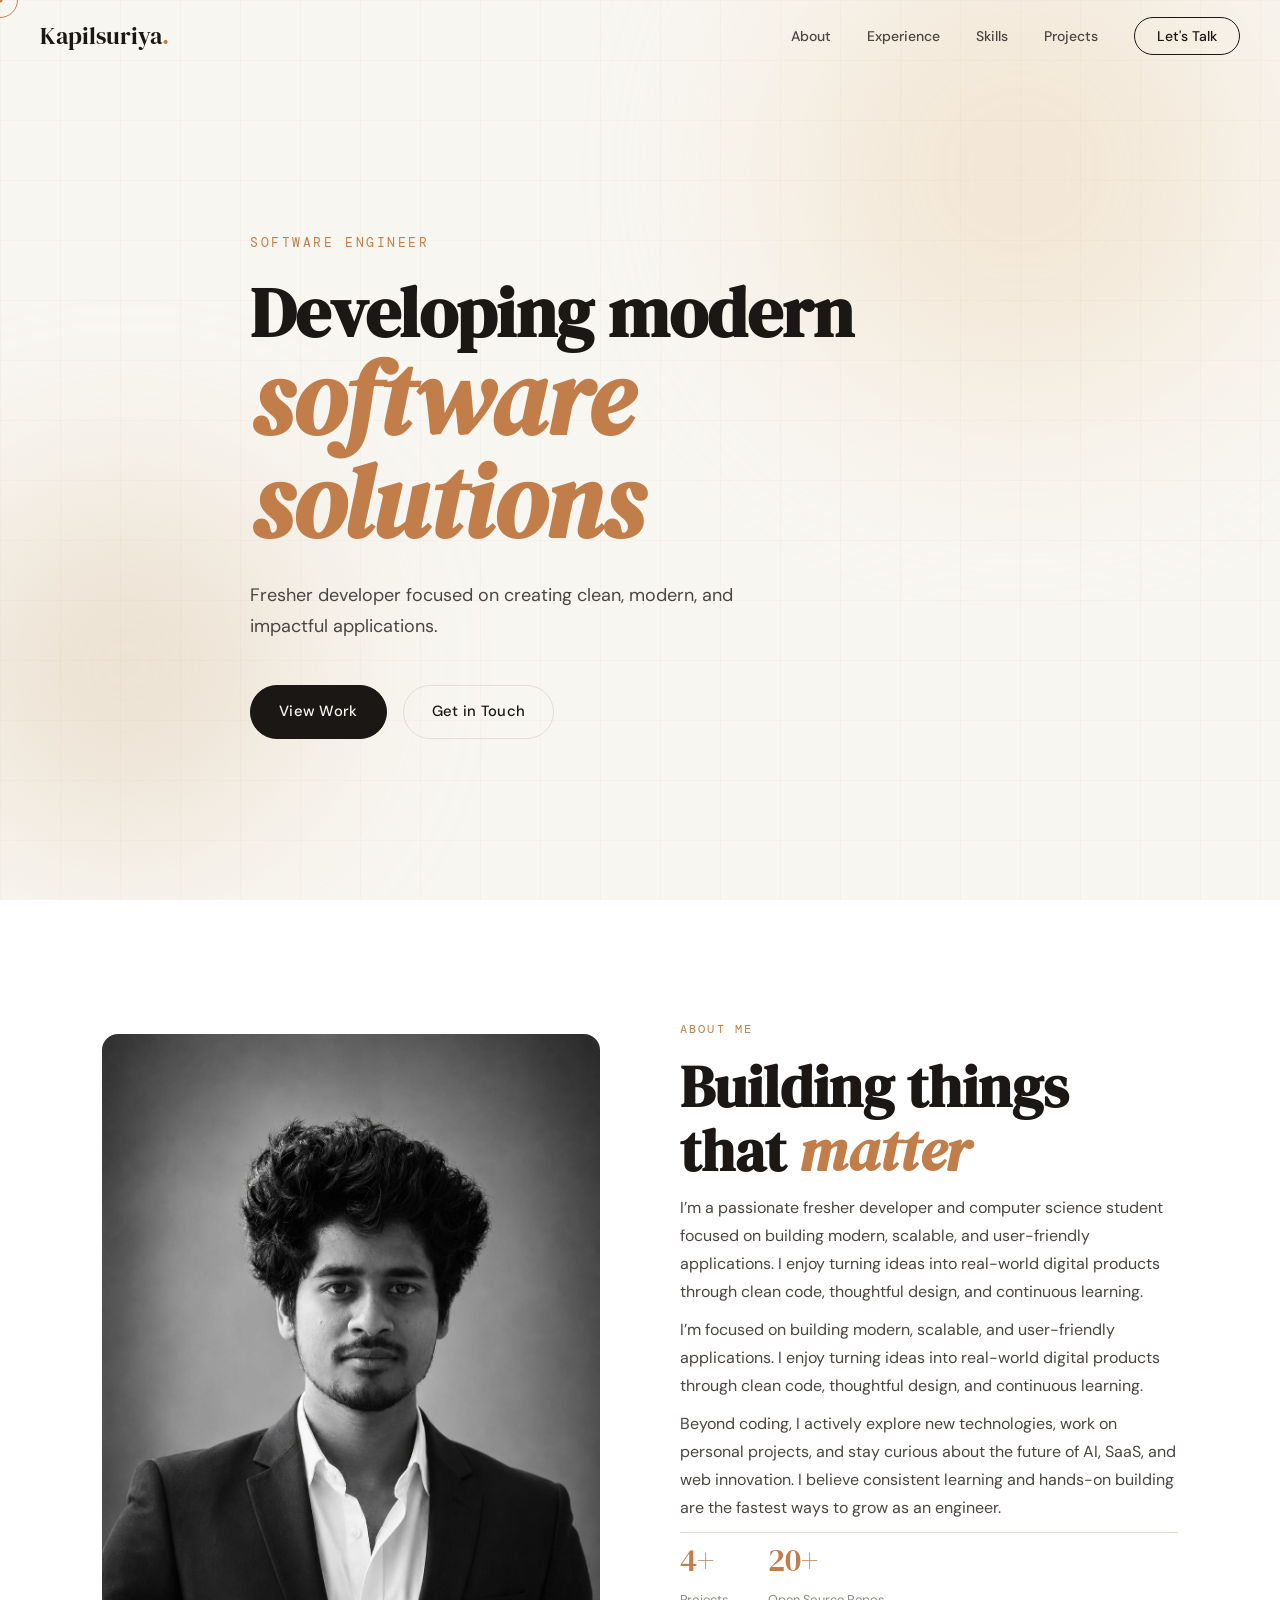
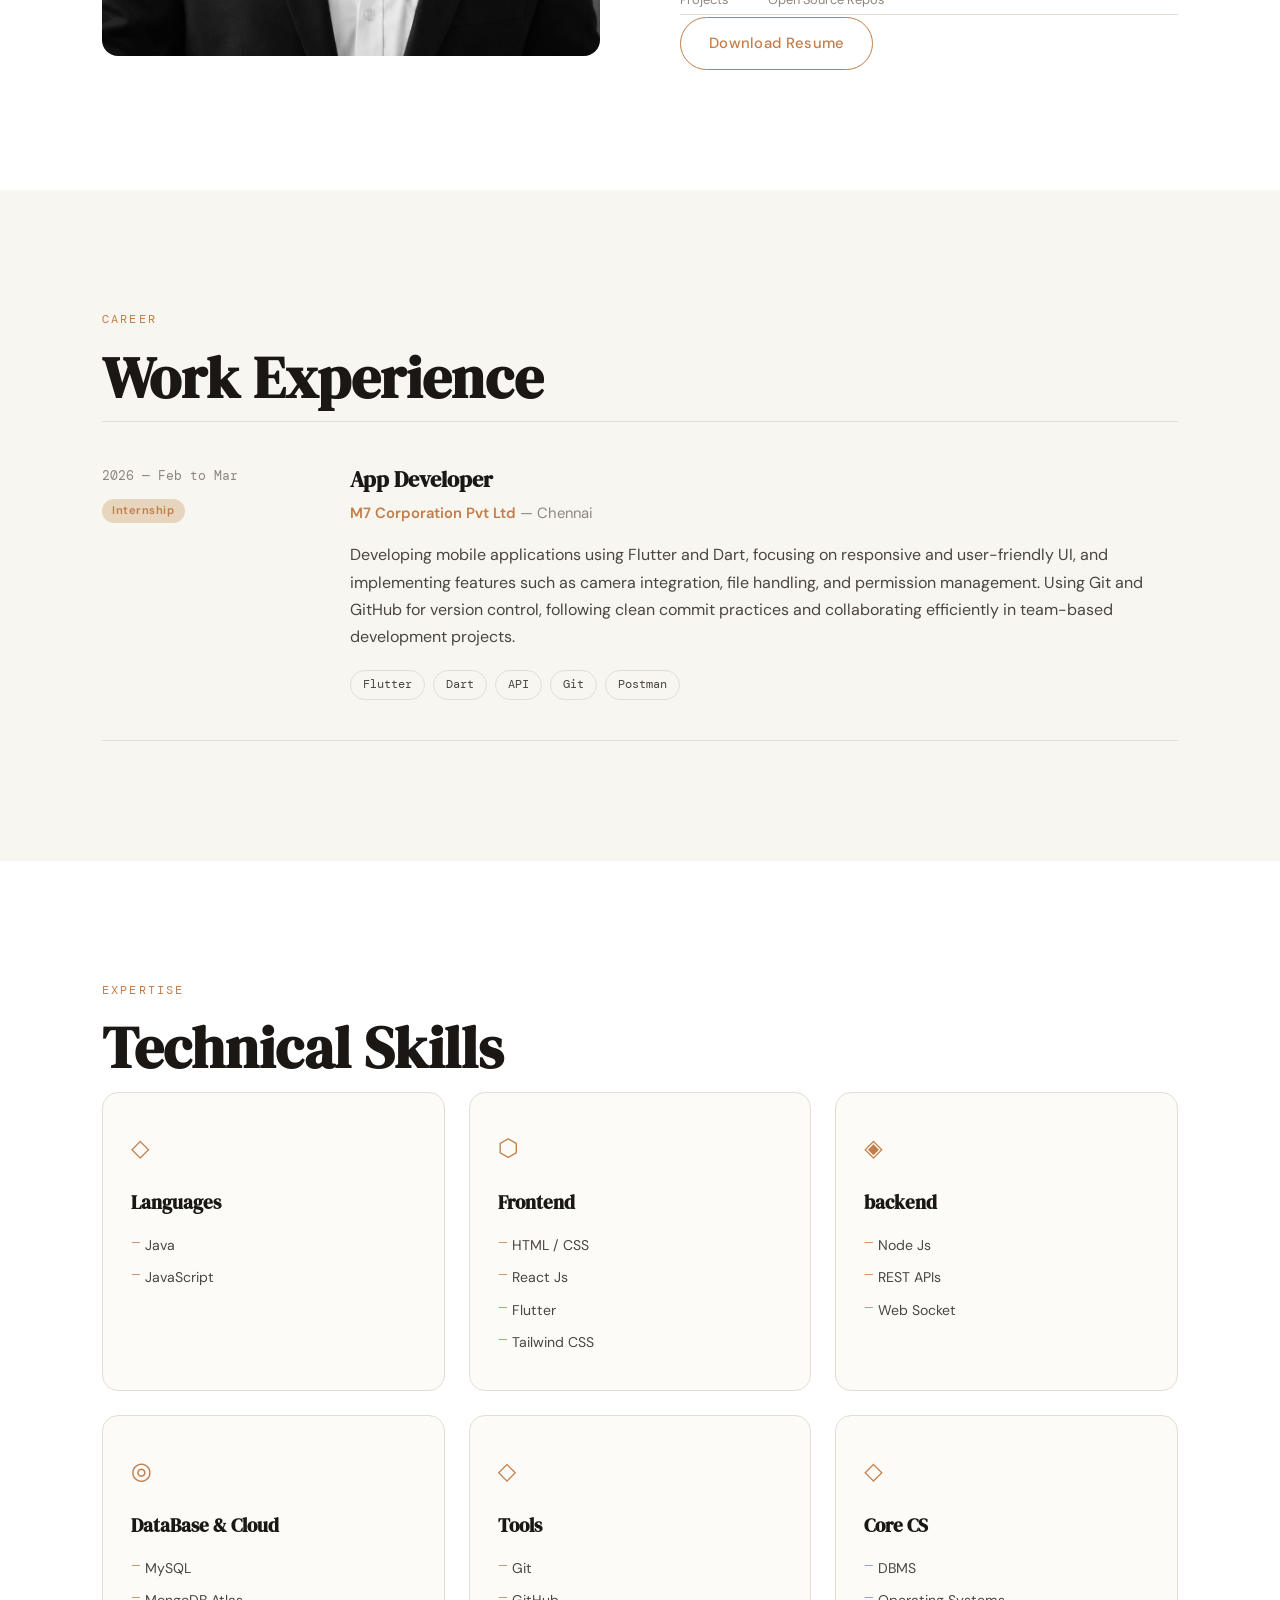
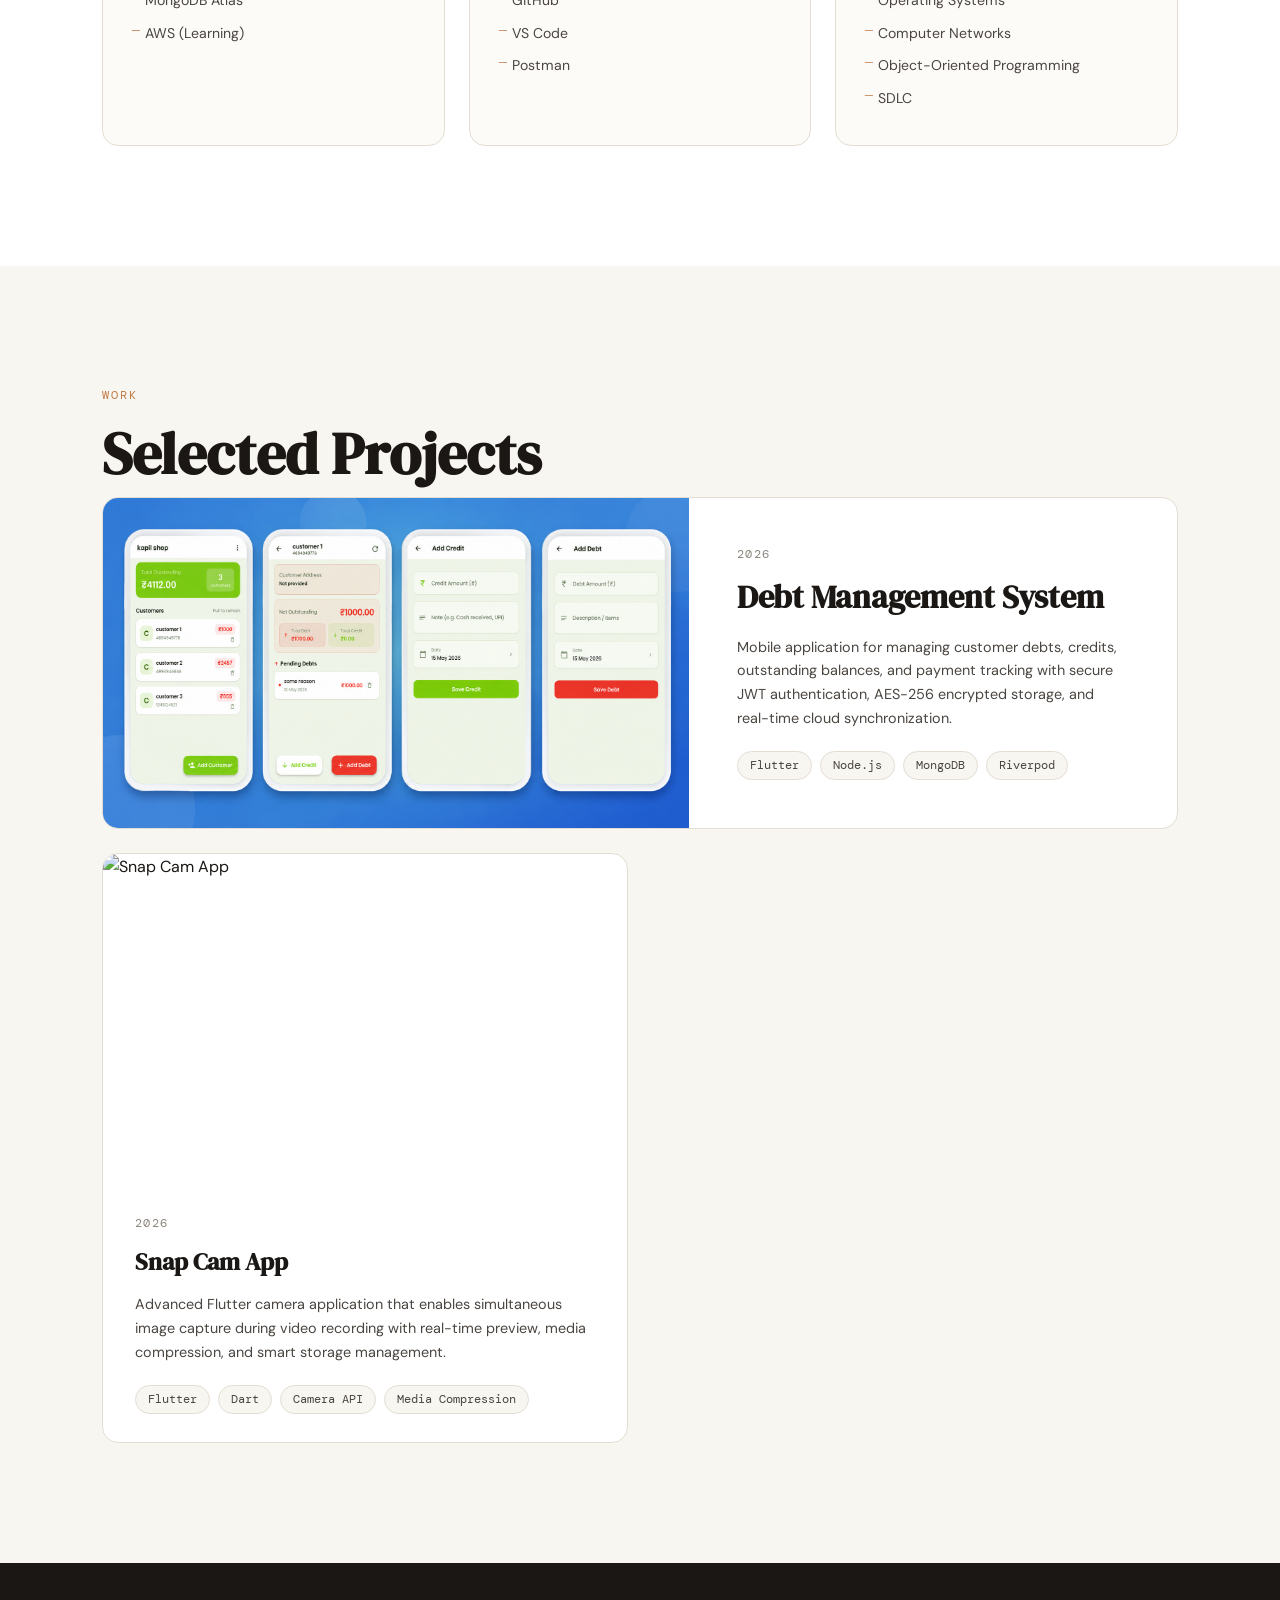
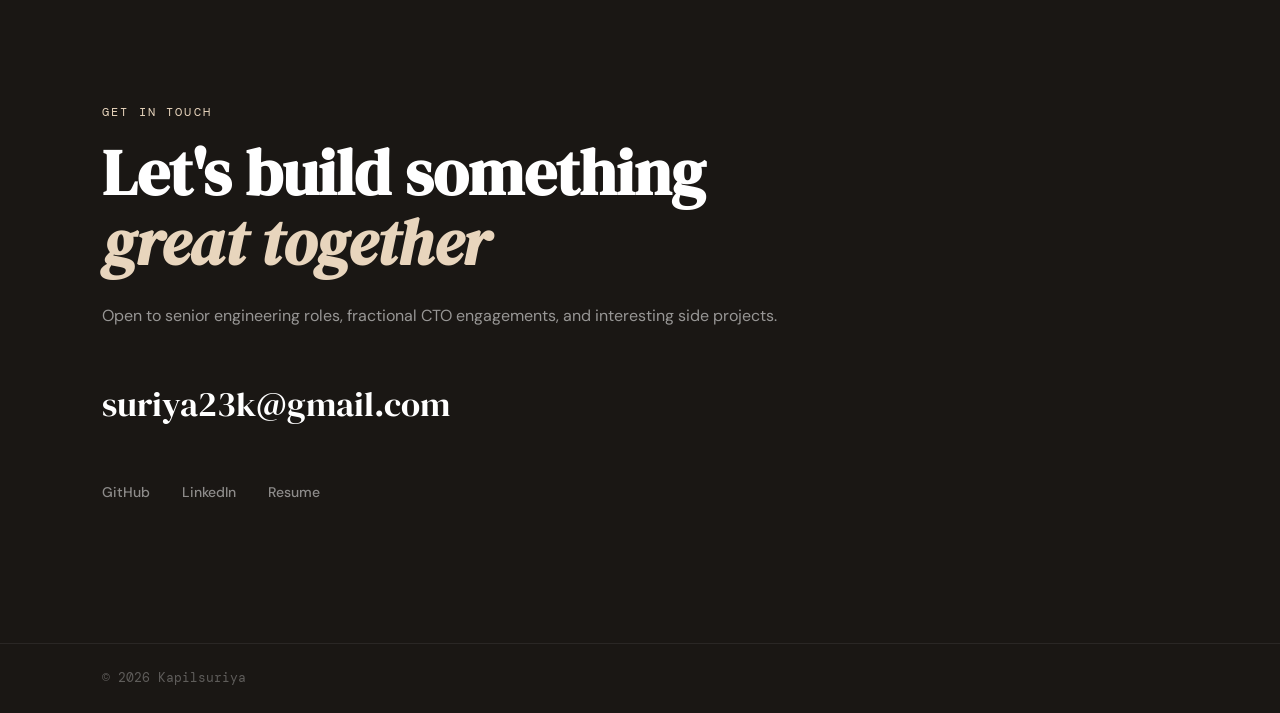
==== index.html @ 04553fd9 "data updated" ====
<!doctype html>
<html lang="en">
  <head>
    <meta charset="UTF-8" />
    <meta name="viewport" content="width=device-width, initial-scale=1.0" />
    <title>Kapilsuriya — Software Engineer</title>
    <link rel="stylesheet" href="css/style.css" />
    <link rel="preconnect" href="https://fonts.googleapis.com" />
    <link rel="preconnect" href="https://fonts.gstatic.com" crossorigin />
    <link
      href="https://fonts.googleapis.com/css2?family=DM+Serif+Display:ital@0;1&family=DM+Sans:wght@300;400;500;600&family=DM+Mono:wght@400;500&display=swap"
      rel="stylesheet"
    />
  </head>
  <body>
    <!-- ░░ CURSOR ░░ -->
    <div class="cursor" id="cursor"></div>
    <div class="cursor-dot" id="cursorDot"></div>

    <!-- ░░ NAV ░░ -->
    <nav class="nav" id="nav">
      <a href="#hero" class="nav-logo">Kapilsuriya<span class="dot">.</span></a>
      <ul class="nav-links">
        <li><a href="#about">About</a></li>
        <li><a href="#experience">Experience</a></li>
        <li><a href="#skills">Skills</a></li>
        <li><a href="#projects">Projects</a></li>
        <li><a href="#contact" class="nav-cta">Let's Talk</a></li>
      </ul>
      <button class="nav-toggle" id="navToggle" aria-label="Menu">
        <span></span><span></span>
      </button>
    </nav>

    <!-- ░░ MOBILE MENU ░░ -->
    <div class="mobile-menu" id="mobileMenu">
      <ul>
        <li><a href="#about" class="mobile-link">About</a></li>
        <li><a href="#experience" class="mobile-link">Experience</a></li>
        <li><a href="#skills" class="mobile-link">Skills</a></li>
        <li><a href="#projects" class="mobile-link">Projects</a></li>
        <li><a href="#testimonials" class="mobile-link">Testimonials</a></li>
        <li><a href="#contact" class="mobile-link">Contact</a></li>
      </ul>
    </div>

    <!-- ░░ HERO ░░ -->
    <section class="hero" id="hero">
      <div class="hero-bg">
        <div class="orb orb-1"></div>
        <div class="orb orb-2"></div>
        <div class="grid-overlay"></div>
      </div>
      <div class="hero-content">
        <p class="hero-eyebrow reveal">Software Engineer</p>
        <h1 class="hero-title reveal">
          Developing modern<br /><em>software solutions</em>
        </h1>
        <p class="hero-sub reveal">
          Fresher developer focused on creating clean, modern, and impactful
          applications.
        </p>
        <div class="hero-actions reveal">
          <a href="#projects" class="btn btn-primary">View Work</a>
          <a href="#contact" class="btn btn-ghost">Get in Touch</a>
        </div>
      </div>
    </section>

    <!-- ░░ ABOUT ░░ -->
    <section class="about section" id="about">
      <div class="container">
        <div class="about-grid">
          <div class="about-image-wrap reveal">
            <div class="about-image-frame">
              <img
                src="assets/potrait.jpeg"
                alt="Alex Mercer"
                class="about-image"
              />
            </div>
            <!-- <div class="about-badge">
            <span class="badge-number">5+</span>
            <span class="badge-label">Years of<br/>Experience</span>
          </div> -->
          </div>
          <div class="about-text">
            <p class="section-label reveal">About Me</p>
            <h2 class="section-title reveal">
              Building things<br />that <em>matter</em>
            </h2>
            <p class="about-body reveal">
              I’m a passionate fresher developer and computer science student
              focused on building modern, scalable, and user-friendly
              applications. I enjoy turning ideas into real-world digital
              products through clean code, thoughtful design, and continuous
              learning.
            </p>
            <p class="about-body reveal">
              I’m focused on building modern, scalable, and user-friendly
              applications. I enjoy turning ideas into real-world digital
              products through clean code, thoughtful design, and continuous
              learning.
            </p>
            <p class="about-body reveal">
              Beyond coding, I actively explore new technologies, work on
              personal projects, and stay curious about the future of AI, SaaS,
              and web innovation. I believe consistent learning and hands-on
              building are the fastest ways to grow as an engineer.
            </p>
            <div class="about-stats reveal">
              <div class="stat">
                <span class="stat-n">4+</span>
                <span class="stat-l">Projects</span>
              </div>
              <div class="stat">
                <span class="stat-n">20+</span>
                <span class="stat-l">Open Source Repos</span>
              </div>
            </div>
            <a
              href="/public/Kapilsuriya-RESUME (2).pdf"
              class="btn btn-outline reveal"
              target="_blank"
              rel="noopener noreferrer"
              >Download Resume</a
            >
          </div>
        </div>
      </div>
    </section>

    <!-- ░░ EXPERIENCE ░░ -->
    <section class="experience section" id="experience">
      <div class="container">
        <p class="section-label reveal">Career</p>
        <h2 class="section-title reveal">Work Experience</h2>
        <div class="timeline">
          <div class="timeline-item reveal">
            <div class="timeline-meta">
              <span class="timeline-date">2026 — Feb to Mar</span>
              <span class="timeline-tag">Internship</span>
            </div>
            <div class="timeline-body">
              <h3 class="timeline-role">App Developer</h3>
              <p class="timeline-company">
                M7 Corporation Pvt Ltd <span>— Chennai</span>
              </p>
              <p class="timeline-desc">
                Developing mobile applications using Flutter and Dart, focusing
                on responsive and user-friendly UI, and implementing features
                such as camera integration, file handling, and permission
                management. Using Git and GitHub for version control, following
                clean commit practices and collaborating efficiently in
                team-based development projects.
              </p>
              <div class="timeline-tags">
                <span>Flutter</span><span>Dart</span><span>API</span
                ><span>Git</span><span>Postman</span>
              </div>
            </div>
          </div>
        </div>
      </div>
    </section>

    <!-- ░░ SKILLS ░░ -->
    <section class="skills section" id="skills">
      <div class="container">
        <p class="section-label reveal">Expertise</p>
        <h2 class="section-title reveal">Technical Skills</h2>
        <div class="skills-grid">
          <div class="skill-card reveal">
            <div class="skill-icon">◇</div>
            <h3>Languages</h3>
            <ul>
              <li>Java</li>
              <li>JavaScript</li>
            </ul>
          </div>

          <div class="skill-card reveal">
            <div class="skill-icon">⬡</div>
            <h3>Frontend</h3>
            <ul>
              <li>HTML / CSS</li>
              <li>React Js</li>
              <li>Flutter</li>
              <li>Tailwind CSS</li>
            </ul>
          </div>

          <div class="skill-card reveal">
            <div class="skill-icon">◈</div>
            <h3>backend</h3>
            <ul>
              <li>Node Js</li>
              <li>REST APIs</li>
              <li>Web Socket</li>
            </ul>
          </div>

          <div class="skill-card reveal">
            <div class="skill-icon">◎</div>
            <h3>DataBase & Cloud</h3>
            <ul>
              <li>MySQL</li>
              <li>MongoDB Atlas</li>
              <li>AWS (Learning)</li>
            </ul>
          </div>

          <div class="skill-card reveal">
            <div class="skill-icon">◇</div>
            <h3>Tools</h3>
            <ul>
              <li>Git</li>
              <li>GitHub</li>
              <li>VS Code</li>
              <li>Postman</li>
            </ul>
          </div>

          <div class="skill-card reveal">
            <div class="skill-icon">◇</div>
            <h3>Core CS</h3>
            <ul>
              <li>DBMS</li>
              <li>Operating Systems</li>
              <li>Computer Networks</li>
              <li>Object-Oriented Programming</li>
              <li>SDLC</li>
            </ul>
          </div>
        </div>
      </div>
    </section>

    <!-- ░░ PROJECTS ░░ -->
    <section class="projects section" id="projects">
      <div class="container">
        <p class="section-label reveal">Work</p>
        <h2 class="section-title reveal">Selected Projects</h2>
        <div class="projects-grid">
          <!--project 1-->
          <article class="project-card project-card--featured reveal">
            <div class="project-img-wrap">
              <img
                src="/assets/Dept_app_ui.png"
                alt="Debt Management System"
                class="project-img"
              />
              <div class="project-overlay">
                <a href="project-debt-management.html" class="project-link"
                  >View Project ↗</a
                >
              </div>
            </div>
            <div class="project-info">
              <span class="project-year">2026</span>
              <h3 class="project-title">Debt Management System</h3>
              <p class="project-desc">
                Mobile application for managing customer debts, credits,
                outstanding balances, and payment tracking with secure JWT
                authentication, AES-256 encrypted storage, and real-time cloud
                synchronization.
              </p>
              <div class="project-tech">
                <span>Flutter</span>
                <span>Node.js</span>
                <span>MongoDB</span>
                <span>Riverpod</span>
              </div>
            </div>
          </article>

          <!--project 2-->
          <article class="project-card reveal">
            <div class="project-img-wrap">
              <img
                src="/assets/Snap_Cam_UI.png"
                alt="Snap Cam App"
                class="project-img"
              />

              <div class="project-overlay">
                <a href="snap_cam_app.html" class="project-link">
                  View Project ↗
                </a>
              </div>
            </div>

            <div class="project-info">
              <span class="project-year">2026</span>

              <h3 class="project-title">Snap Cam App</h3>

              <p class="project-desc">
                Advanced Flutter camera application that enables simultaneous
                image capture during video recording with real-time preview,
                media compression, and smart storage management.
              </p>

              <div class="project-tech">
                <span>Flutter</span>
                <span>Dart</span>
                <span>Camera API</span>
                <span>Media Compression</span>
              </div>
            </div>
          </article>

          <!--project 3-->
          <!-- <article class="project-card reveal">
            <div class="project-img-wrap">
              <img
                src="assets/snap_cam_ui.png"
                alt="Synapse"
                class="project-img"
              />
              <div class="project-overlay">
                <a href="project-synapse.html" class="project-link"
                  >View Project ↗</a
                >
              </div>
            </div>
            <div class="project-info">
              <span class="project-year">2023</span>
              <h3 class="project-title">Synapse</h3>
              <p class="project-desc">
                Developer collaboration tool with AI-assisted code review,
                integrated into GitHub Actions.
              </p>
              <div class="project-tech">
                <span>TypeScript</span><span>Next.js</span><span>OpenAI</span>
              </div>
            </div>
          </article> -->

          <!--project 4-->
          <!-- <article class="project-card reveal">
            <div class="project-img-wrap">
              <img
                src="https://images.unsplash.com/photo-1518432031352-d6fc5c10da5a?w=600&q=80"
                alt="Orbit"
                class="project-img"
              />
              <div class="project-overlay">
                <a href="project-orbit.html" class="project-link"
                  >View Project ↗</a
                >
              </div>
            </div>
            <div class="project-info">
              <span class="project-year">2022</span>
              <h3 class="project-title">Orbit OS</h3>
              <p class="project-desc">
                Open-source distributed task scheduler with 1.2k GitHub stars
                and 80+ contributors.
              </p>
              <div class="project-tech">
                <span>Go</span><span>etcd</span><span>gRPC</span>
              </div>
            </div>
          </article> -->
        </div>
      </div>
    </section>

    <!-- ░░ TESTIMONIALS ░░
  <section class="testimonials section" id="testimonials">
    <div class="container">
      <p class="section-label reveal">Kind Words</p>
      <h2 class="section-title reveal">Testimonials</h2>
      <div class="testimonials-grid">

        <div class="testimonial-card reveal">
          <p class="testimonial-quote">"Alex rebuilt our payment infrastructure from the ground up. The result was a 40% reduction in failed transactions and a system that scaled effortlessly through our Series B growth."</p>
          <div class="testimonial-author">
            <img src="https://images.unsplash.com/photo-1494790108377-be9c29b29330?w=80&q=80" alt="Sarah Chen" />
            <div>
              <strong>Sarah Chen</strong>
              <span>CTO, FinBridge</span>
            </div>
          </div>
        </div>

        <div class="testimonial-card reveal">
          <p class="testimonial-quote">"One of the most thoughtful engineers I've worked with. Alex has a rare ability to communicate complex technical tradeoffs to non-technical stakeholders without losing precision."</p>
          <div class="testimonial-author">
            <img src="https://images.unsplash.com/photo-1472099645785-5658abf4ff4e?w=80&q=80" alt="Marcus Webb" />
            <div>
              <strong>Marcus Webb</strong>
              <span>VP Engineering, Airbnb</span>
            </div>
          </div>
        </div>

        <div class="testimonial-card reveal">
          <p class="testimonial-quote">"Alex delivered a production-ready analytics pipeline in 6 weeks that our team estimated would take a quarter. The code quality and documentation were exceptional."</p>
          <div class="testimonial-author">
            <img src="https://images.unsplash.com/photo-1438761681033-6461ffad8d80?w=80&q=80" alt="Priya Nair" />
            <div>
              <strong>Priya Nair</strong>
              <span>Head of Data, Loom</span>
            </div>
          </div>
        </div>

      </div>
    </div>
  </section> -->

    <!-- ░░ CONTACT ░░ -->
    <section class="contact section" id="contact">
      <div class="container">
        <div class="contact-inner">
          <p class="section-label reveal">Get in Touch</p>
          <h2 class="contact-title reveal">
            Let's build something<br /><em>great together</em>
          </h2>
          <p class="contact-sub reveal">
            Open to senior engineering roles, fractional CTO engagements, and
            interesting side projects.
          </p>
          <a href="mailto:alex@example.com" class="contact-email reveal"
            >suriya23k@gmail.com</a
          >
          <div class="contact-links reveal">
            <a
              href="https://github.com/kapilsuriya23"
              class="social-link"
              target="_blank"
              rel="noopener noreferrer"
              >GitHub</a
            >
            <a
              href="https://www.linkedin.com/in/kapilsuriya/"
              class="social-link"
              target="_blank"
              rel="noopener noreferrer"
              >LinkedIn</a
            >
            <a
              href="/public/Kapilsuriya-RESUME (2).pdf"
              class="social-link"
              target="_blank"
              rel="noopener noreferrer"
              >Resume</a
            >
          </div>
        </div>
      </div>
    </section>

    <!-- ░░ FOOTER ░░ -->
    <footer class="footer">
      <div class="container">
        <span>© 2026 Kapilsuriya</span>
      </div>
    </footer>

    <script src="js/main.js"></script>
  </body>
</html>
---- css/style.css ----
/* ============================================================
   DESIGN TOKENS
   ============================================================ */
:root {
  --c-bg:        #F8F6F1;
  --c-surface:   #FFFFFF;
  --c-ink:       #1A1714;
  --c-ink-2:     #4A4540;
  --c-ink-3:     #8C867E;
  --c-accent:    #C17E4A;
  --c-accent-2:  #E8D5BD;
  --c-border:    #E4DDD4;
  --c-card:      #FDFBF8;

  --f-display:   'DM Serif Display', Georgia, serif;
  --f-body:      'DM Sans', system-ui, sans-serif;
  --f-mono:      'DM Mono', 'Courier New', monospace;

  --ease:        cubic-bezier(0.25, 0.46, 0.45, 0.94);
  --ease-spring: cubic-bezier(0.34, 1.56, 0.64, 1);

  --nav-h:       72px;
  --max-w:       1140px;
  --radius:      16px;
  --radius-sm:   8px;
}

/* ============================================================
   RESET & BASE
   ============================================================ */
*, *::before, *::after { box-sizing: border-box; margin: 0; padding: 0; }

html {
  scroll-behavior: smooth;
  font-size: 16px;
  -webkit-font-smoothing: antialiased;
}

body {
  background: var(--c-bg);
  color: var(--c-ink);
  font-family: var(--f-body);
  font-weight: 400;
  line-height: 1.6;
  overflow-x: hidden;
  cursor: none;
}

img { display: block; max-width: 100%; }
a  { text-decoration: none; color: inherit; }
ul { list-style: none; }

/* ============================================================
   CUSTOM CURSOR
   ============================================================ */
.cursor {
  position: fixed;
  width: 36px; height: 36px;
  border: 1.5px solid var(--c-accent);
  border-radius: 50%;
  pointer-events: none;
  z-index: 9999;
  transform: translate(-50%, -50%);
  transition: transform 0.15s var(--ease), width 0.25s var(--ease), height 0.25s var(--ease), border-color 0.25s var(--ease), background 0.25s var(--ease);
  will-change: transform;
}
.cursor-dot {
  position: fixed;
  width: 5px; height: 5px;
  background: var(--c-accent);
  border-radius: 50%;
  pointer-events: none;
  z-index: 9999;
  transform: translate(-50%, -50%);
  transition: transform 0.05s linear;
}
body.cursor-hover .cursor {
  width: 60px; height: 60px;
  background: rgba(193,126,74,0.08);
  border-color: var(--c-accent);
}

/* ============================================================
   SCROLL REVEAL
   ============================================================ */
.reveal {
  opacity: 0;
  transform: translateY(28px);
  transition: opacity 0.7s var(--ease), transform 0.7s var(--ease);
}
.reveal.visible {
  opacity: 1;
  transform: translateY(0);
}

/* ============================================================
   LAYOUT
   ============================================================ */
.container {
  max-width: var(--max-w);
  margin: 0 auto;
  padding: 0 32px;
}
.section {
  padding: 120px 0;
}

/* ============================================================
   TYPOGRAPHY SYSTEM
   ============================================================ */
.section-label {
  font-family: var(--f-mono);
  font-size: 0.75rem;
  letter-spacing: 0.18em;
  text-transform: uppercase;
  color: var(--c-accent);
  margin-bottom: 16px;
}
.section-title {
  font-family: var(--f-display);
  font-size: clamp(2.4rem, 5vw, 3.6rem);
  line-height: 1.1;
  color: var(--c-ink);
  margin-bottom: 12px;
}
.section-title em {
  font-style: italic;
  color: var(--c-accent);
}

/* ============================================================
   BUTTONS
   ============================================================ */
.btn {
  display: inline-flex;
  align-items: center;
  gap: 8px;
  padding: 14px 28px;
  border-radius: 100px;
  font-family: var(--f-body);
  font-size: 0.925rem;
  font-weight: 500;
  letter-spacing: 0.02em;
  transition: all 0.3s var(--ease);
  cursor: none;
}
.btn-primary {
  background: var(--c-ink);
  color: var(--c-bg);
  border: 1.5px solid var(--c-ink);
}
.btn-primary:hover {
  background: var(--c-accent);
  border-color: var(--c-accent);
  transform: translateY(-2px);
  box-shadow: 0 12px 32px rgba(193,126,74,0.25);
}
.btn-ghost {
  background: transparent;
  color: var(--c-ink);
  border: 1.5px solid var(--c-border);
}
.btn-ghost:hover {
  border-color: var(--c-ink);
  transform: translateY(-2px);
}
.btn-outline {
  background: transparent;
  color: var(--c-accent);
  border: 1.5px solid var(--c-accent);
}
.btn-outline:hover {
  background: var(--c-accent);
  color: white;
  transform: translateY(-2px);
}

/* ============================================================
   NAV
   ============================================================ */
.nav {
  position: fixed;
  top: 0; left: 0; right: 0;
  height: var(--nav-h);
  display: flex;
  align-items: center;
  justify-content: space-between;
  padding: 0 40px;
  z-index: 100;
  transition: background 0.4s var(--ease), box-shadow 0.4s var(--ease);
}
.nav.scrolled {
  background: rgba(248,246,241,0.92);
  backdrop-filter: blur(16px);
  -webkit-backdrop-filter: blur(16px);
  box-shadow: 0 1px 0 var(--c-border);
}
.nav-logo {
  font-family: var(--f-display);
  font-size: 1.5rem;
  color: var(--c-ink);
}
.nav-logo .dot { color: var(--c-accent); }
.nav-links {
  display: flex;
  align-items: center;
  gap: 36px;
}
.nav-links a {
  font-size: 0.875rem;
  font-weight: 500;
  color: var(--c-ink-2);
  transition: color 0.2s;
  position: relative;
}
.nav-links a::after {
  content: '';
  position: absolute;
  bottom: -2px; left: 0;
  width: 0; height: 1.5px;
  background: var(--c-accent);
  transition: width 0.3s var(--ease);
}
.nav-links a:hover { color: var(--c-ink); }
.nav-links a:hover::after { width: 100%; }
.nav-cta {
  padding: 9px 22px !important;
  border: 1.5px solid var(--c-ink) !important;
  border-radius: 100px;
  color: var(--c-ink) !important;
  transition: all 0.3s var(--ease) !important;
}
.nav-cta::after { display: none !important; }
.nav-cta:hover {
  background: var(--c-ink) !important;
  color: var(--c-bg) !important;
}
.nav-toggle {
  display: none;
  flex-direction: column;
  gap: 6px;
  background: none;
  border: none;
  cursor: none;
  padding: 4px;
}
.nav-toggle span {
  display: block;
  width: 24px; height: 1.5px;
  background: var(--c-ink);
  transition: all 0.3s var(--ease);
  transform-origin: center;
}
.nav-toggle.open span:first-child { transform: rotate(45deg) translate(5px, 5px); }
.nav-toggle.open span:last-child  { transform: rotate(-45deg) translate(5px, -5px); }

/* ============================================================
   MOBILE MENU
   ============================================================ */
.mobile-menu {
  position: fixed;
  inset: 0;
  background: var(--c-surface);
  z-index: 90;
  display: flex;
  align-items: center;
  justify-content: center;
  opacity: 0;
  pointer-events: none;
  transition: opacity 0.4s var(--ease);
}
.mobile-menu.open {
  opacity: 1;
  pointer-events: all;
}
.mobile-menu ul {
  display: flex;
  flex-direction: column;
  align-items: center;
  gap: 32px;
}
.mobile-menu a {
  font-family: var(--f-display);
  font-size: 2.2rem;
  color: var(--c-ink);
  transition: color 0.2s;
}
.mobile-menu a:hover { color: var(--c-accent); }

/* ============================================================
   HERO
   ============================================================ */
.hero {
  min-height: 100svh;
  display: flex;
  align-items: center;
  position: relative;
  overflow: hidden;
  padding-top: var(--nav-h);
}
.hero-bg {
  position: absolute;
  inset: 0;
  pointer-events: none;
}
.orb {
  position: absolute;
  border-radius: 50%;
  filter: blur(90px);
  opacity: 0.4;
  animation: orbFloat 12s ease-in-out infinite alternate;
}
.orb-1 {
  width: 520px; height: 520px;
  background: radial-gradient(circle, #E8C9A0, #F4E8D8);
  top: -10%; right: 0%;
}
.orb-2 {
  width: 380px; height: 380px;
  background: radial-gradient(circle, #D4B896, #E8D5BD);
  bottom: 5%; left: -5%;
  animation-delay: -6s;
}
@keyframes orbFloat {
  from { transform: translate(0, 0) scale(1); }
  to   { transform: translate(30px, -30px) scale(1.08); }
}
.grid-overlay {
  position: absolute;
  inset: 0;
  background-image:
    linear-gradient(rgba(193,126,74,0.045) 1px, transparent 1px),
    linear-gradient(90deg, rgba(193,126,74,0.045) 1px, transparent 1px);
  background-size: 60px 60px;
}
.hero-content {
  position: relative;
  max-width: var(--max-w);
  margin: 0 auto;
  padding: 0 32px;
  z-index: 2;
}
.hero-eyebrow {
  font-family: var(--f-mono);
  font-size: 0.8rem;
  letter-spacing: 0.2em;
  text-transform: uppercase;
  color: var(--c-accent);
  margin-bottom: 24px;
}
.hero-title {
  font-family: var(--f-display);
  font-size: 70px;
  line-height: 1.0;
  color: var(--c-ink);
  margin-bottom: 28px;
  max-width: 780px;
}
.hero-title em {
  font-style: italic;
  color: var(--c-accent);
  font-size: clamp(3rem, 8vw, 6.5rem);
}
.hero-sub {
  font-size: 1.125rem;
  color: var(--c-ink-2);
  max-width: 500px;
  line-height: 1.7;
  margin-bottom: 44px;
}
.hero-actions {
  display: flex;
  gap: 16px;
  flex-wrap: wrap;
}
.hero-scroll {
  position: absolute;
  bottom: 40px;
  left: 50%;
  transform: translateX(-50%);
  display: flex;
  flex-direction: column;
  align-items: center;
  gap: 12px;
  color: var(--c-ink-3);
  font-family: var(--f-mono);
  font-size: 0.7rem;
  letter-spacing: 0.15em;
  text-transform: uppercase;
}
.scroll-line {
  width: 1px;
  height: 48px;
  background: linear-gradient(to bottom, var(--c-ink-3), transparent);
  animation: scrollPulse 2s ease-in-out infinite;
}
@keyframes scrollPulse {
  0%, 100% { opacity: 0.3; transform: scaleY(1); }
  50%       { opacity: 1;   transform: scaleY(1.2); transform-origin: top; }
}
.reveal:nth-child(1) { transition-delay: 0.1s; }
.reveal:nth-child(2) { transition-delay: 0.2s; }
.reveal:nth-child(3) { transition-delay: 0.3s; }
.reveal:nth-child(4) { transition-delay: 0.4s; }

/* ============================================================
   ABOUT
   ============================================================ */
.about { background: var(--c-surface); }
.about-grid {
  display: grid;
  grid-template-columns: 1fr 1fr;
  gap: 80px;
  align-items: center;
}
.about-image-wrap {
  position: relative;
}
.about-image-frame {
  border-radius: var(--radius);
  overflow: hidden;
  aspect-ratio: 4/5;
  background: var(--c-accent-2);
}
.about-image {
  width: 100%; height: 100%;
  object-fit: cover;
  transition: transform 0.6s var(--ease);
}
.about-image-frame:hover .about-image {
  transform: scale(1.04);
}
.about-badge {
  position: absolute;
  bottom: -24px; right: -24px;
  background: var(--c-ink);
  color: white;
  padding: 24px 28px;
  border-radius: var(--radius);
  text-align: center;
  box-shadow: 0 20px 60px rgba(0,0,0,0.15);
}
.badge-number {
  display: block;
  font-family: var(--f-display);
  font-size: 2.4rem;
  line-height: 1;
  color: var(--c-accent-2);
}
.badge-label {
  font-size: 0.75rem;
  color: rgba(255,255,255,0.65);
  line-height: 1.4;
}
.about-body {
  color: var(--c-ink-2);
  margin-bottom: 10px;
  line-height: 1.75;
}
.about-stats {
  display: flex;
  gap: 40px;
  margin: 2px 0;
  padding: 2px 0;
  border-top: 1px solid var(--c-border);
  border-bottom: 1px solid var(--c-border);
}
.stat-n {
  display: block;
  font-family: var(--f-display);
  font-size: 2rem;
  color: var(--c-accent);
}
.stat-l {
  font-size: 0.8rem;
  color: var(--c-ink-3);
  line-height: 1.4;
}

/* ============================================================
   EXPERIENCE
   ============================================================ */
.experience { background: var(--c-bg); }
.timeline {
  display: flex;
  flex-direction: column;
  gap: 0;
}
.timeline-item {
  display: grid;
  grid-template-columns: 200px 1fr;
  gap: 48px;
  padding: 40px 0;
  border-bottom: 1px solid var(--c-border);
  position: relative;
  transition: background 0.3s;
}
.timeline-item:first-child { border-top: 1px solid var(--c-border); }
.timeline-meta {
  padding-top: 4px;
}
.timeline-date {
  display: block;
  font-family: var(--f-mono);
  font-size: 0.8rem;
  color: var(--c-ink-3);
  margin-bottom: 10px;
}
.timeline-tag {
  display: inline-block;
  padding: 3px 10px;
  background: var(--c-accent-2);
  color: var(--c-accent);
  border-radius: 100px;
  font-size: 0.7rem;
  font-weight: 600;
  letter-spacing: 0.05em;
}
.timeline-role {
  font-family: var(--f-display);
  font-size: 1.4rem;
  margin-bottom: 4px;
}
.timeline-company {
  font-size: 0.925rem;
  font-weight: 600;
  color: var(--c-accent);
  margin-bottom: 16px;
}
.timeline-company span {
  font-weight: 400;
  color: var(--c-ink-3);
}
.timeline-desc {
  color: var(--c-ink-2);
  line-height: 1.7;
  margin-bottom: 20px;
}
.timeline-tags {
  display: flex;
  flex-wrap: wrap;
  gap: 8px;
}
.timeline-tags span {
  padding: 4px 12px;
  background: var(--c-bg);
  border: 1px solid var(--c-border);
  border-radius: 100px;
  font-size: 0.78rem;
  font-family: var(--f-mono);
  color: var(--c-ink-2);
  transition: border-color 0.2s, color 0.2s;
}
.timeline-item:hover .timeline-tags span {
  border-color: var(--c-accent);
  color: var(--c-accent);
}

/* ============================================================
   SKILLS
   ============================================================ */
.skills { background: var(--c-surface); }
.skills-grid {
  display: grid;
  grid-template-columns: repeat(3, 1fr);
  gap: 24px;
}
.skill-card {
  background: var(--c-card);
  border: 1px solid var(--c-border);
  border-radius: var(--radius);
  padding: 36px 28px;
  transition: transform 0.3s var(--ease), box-shadow 0.3s var(--ease), border-color 0.3s;
}
.skill-card:hover {
  transform: translateY(-6px);
  box-shadow: 0 24px 64px rgba(0,0,0,0.07);
  border-color: var(--c-accent-2);
}
.skill-icon {
  font-size: 1.5rem;
  color: var(--c-accent);
  margin-bottom: 20px;
}
.skill-card h3 {
  font-family: var(--f-display);
  font-size: 1.2rem;
  margin-bottom: 16px;
}
.skill-card ul {
  display: flex;
  flex-direction: column;
  gap: 10px;
}
.skill-card li {
  font-size: 0.88rem;
  color: var(--c-ink-2);
  padding-left: 14px;
  position: relative;
}
.skill-card li::before {
  content: '—';
  position: absolute;
  left: 0;
  color: var(--c-accent);
  font-size: 0.7rem;
}

/* ============================================================
   PROJECTS
   ============================================================ */
.projects { background: var(--c-bg); }
.projects-grid {
  display: grid;
  grid-template-columns: repeat(2, 1fr);
  gap: 24px;
}
.project-card--featured {
  grid-column: 1 / -1;
  display: grid;
  grid-template-columns: 1.2fr 1fr;
}
.project-card {
  background: var(--c-surface);
  border-radius: var(--radius);
  overflow: hidden;
  border: 1px solid var(--c-border);
  transition: transform 0.35s var(--ease), box-shadow 0.35s var(--ease);
}
.project-card:hover {
  transform: translateY(-6px);
  box-shadow: 0 28px 72px rgba(0,0,0,0.09);
}
.project-img-wrap {
  position: relative;
  overflow: hidden;
  aspect-ratio: 16/10;
}
.project-card--featured .project-img-wrap {
  aspect-ratio: auto;
  height: 100%;
}
.project-img {
  width: 100%; height: 100%;
  object-fit: cover;
  transition: transform 0.55s var(--ease);
}
.project-card:hover .project-img { transform: scale(1.05); }
.project-overlay {
  position: absolute;
  inset: 0;
  background: rgba(26,23,20,0.45);
  display: flex;
  align-items: center;
  justify-content: center;
  opacity: 0;
  transition: opacity 0.3s var(--ease);
}
.project-card:hover .project-overlay { opacity: 1; }
.project-link {
  color: white;
  font-weight: 500;
  font-size: 0.925rem;
  padding: 12px 24px;
  border: 1.5px solid white;
  border-radius: 100px;
  transition: background 0.25s, color 0.25s;
}
.project-link:hover {
  background: white;
  color: var(--c-ink);
}
.project-info {
  padding: 28px 32px;
}
.project-card--featured .project-info {
  display: flex;
  flex-direction: column;
  justify-content: center;
  padding: 48px;
}
.project-year {
  font-family: var(--f-mono);
  font-size: 0.72rem;
  color: var(--c-ink-3);
  letter-spacing: 0.12em;
}
.project-title {
  font-family: var(--f-display);
  font-size: 1.5rem;
  margin: 8px 0 12px;
}
.project-card--featured .project-title { font-size: 2rem; }
.project-desc {
  font-size: 0.9rem;
  color: var(--c-ink-2);
  line-height: 1.65;
  margin-bottom: 20px;
}
.project-tech {
  display: flex;
  flex-wrap: wrap;
  gap: 8px;
}
.project-tech span {
  padding: 4px 12px;
  background: var(--c-bg);
  border: 1px solid var(--c-border);
  border-radius: 100px;
  font-size: 0.75rem;
  font-family: var(--f-mono);
  color: var(--c-ink-2);
}

/* ============================================================
   TESTIMONIALS
   ============================================================ */
.testimonials { background: var(--c-surface); }
.testimonials-grid {
  display: grid;
  grid-template-columns: repeat(3, 1fr);
  gap: 24px;
}
.testimonial-card {
  background: var(--c-card);
  border: 1px solid var(--c-border);
  border-radius: var(--radius);
  padding: 36px 32px;
  position: relative;
  transition: transform 0.3s var(--ease), box-shadow 0.3s var(--ease);
}
.testimonial-card:hover {
  transform: translateY(-4px);
  box-shadow: 0 20px 56px rgba(0,0,0,0.07);
}
.testimonial-card::before {
  content: '\201C';
  font-family: var(--f-display);
  font-size: 5rem;
  color: var(--c-accent-2);
  line-height: 1;
  position: absolute;
  top: 16px; left: 24px;
}
.testimonial-quote {
  font-size: 0.92rem;
  color: var(--c-ink-2);
  line-height: 1.75;
  margin-bottom: 28px;
  padding-top: 32px;
}
.testimonial-author {
  display: flex;
  align-items: center;
  gap: 14px;
}
.testimonial-author img {
  width: 44px; height: 44px;
  border-radius: 50%;
  object-fit: cover;
}
.testimonial-author strong {
  display: block;
  font-size: 0.9rem;
  font-weight: 600;
}
.testimonial-author span {
  font-size: 0.78rem;
  color: var(--c-ink-3);
}

/* ============================================================
   CONTACT
   ============================================================ */
.contact {
  background: var(--c-ink);
  padding: 140px 0;
}
.contact-inner {
  max-width: 680px;
}
.contact .section-label { color: var(--c-accent-2); }
.contact-title {
  font-family: var(--f-display);
  font-size: clamp(2.6rem, 5vw, 4rem);
  color: white;
  line-height: 1.1;
  margin-bottom: 24px;
}
.contact-title em { color: var(--c-accent-2); }
.contact-sub {
  font-size: 1rem;
  color: rgba(255,255,255,0.55);
  margin-bottom: 48px;
}
.contact-email {
  display: inline-block;
  font-family: var(--f-display);
  font-size: clamp(1.4rem, 3vw, 2.2rem);
  color: white;
  margin-bottom: 48px;
  position: relative;
  transition: color 0.25s;
}
.contact-email::after {
  content: '';
  position: absolute;
  bottom: -4px; left: 0;
  width: 0; height: 2px;
  background: var(--c-accent);
  transition: width 0.4s var(--ease);
}
.contact-email:hover { color: var(--c-accent-2); }
.contact-email:hover::after { width: 100%; }
.contact-links {
  display: flex;
  gap: 32px;
  flex-wrap: wrap;
}
.social-link {
  font-size: 0.875rem;
  font-weight: 500;
  color: rgba(255,255,255,0.5);
  transition: color 0.2s;
  position: relative;
}
.social-link::after {
  content: '';
  position: absolute;
  bottom: -2px; left: 0;
  width: 0; height: 1px;
  background: var(--c-accent);
  transition: width 0.3s var(--ease);
}
.social-link:hover { color: rgba(255,255,255,0.9); }
.social-link:hover::after { width: 100%; }

/* ============================================================
   FOOTER
   ============================================================ */
.footer {
  background: var(--c-ink);
  border-top: 1px solid rgba(255,255,255,0.07);
  padding: 24px 0;
}
.footer .container {
  display: flex;
  justify-content: space-between;
  align-items: center;
  font-size: 0.8rem;
  color: rgba(255,255,255,0.3);
  font-family: var(--f-mono);
}

/* ============================================================
   RESPONSIVE
   ============================================================ */
@media (max-width: 1024px) {
  .skills-grid { grid-template-columns: repeat(2, 1fr); }
  .about-grid  { grid-template-columns: 1fr; gap: 60px; }
  .about-image-wrap { max-width: 440px; }
}

@media (max-width: 768px) {
  .section { padding: 80px 0; }
  .nav-links { display: none; }
  .nav-toggle { display: flex; }
  .hero-title { font-size: clamp(2.5rem, 10vw, 3.8rem); }
  .projects-grid { grid-template-columns: 1fr; }
  .project-card--featured { grid-column: 1; display: block; }
  .testimonials-grid { grid-template-columns: 1fr; }
  .timeline-item { grid-template-columns: 1fr; gap: 12px; }
  .about-badge { right: 0; }
}

@media (max-width: 480px) {
  .container { padding: 0 20px; }
  .skills-grid { grid-template-columns: 1fr; }
  .about-stats { flex-direction: column; gap: 24px; }
  .nav { padding: 0 20px; }
}
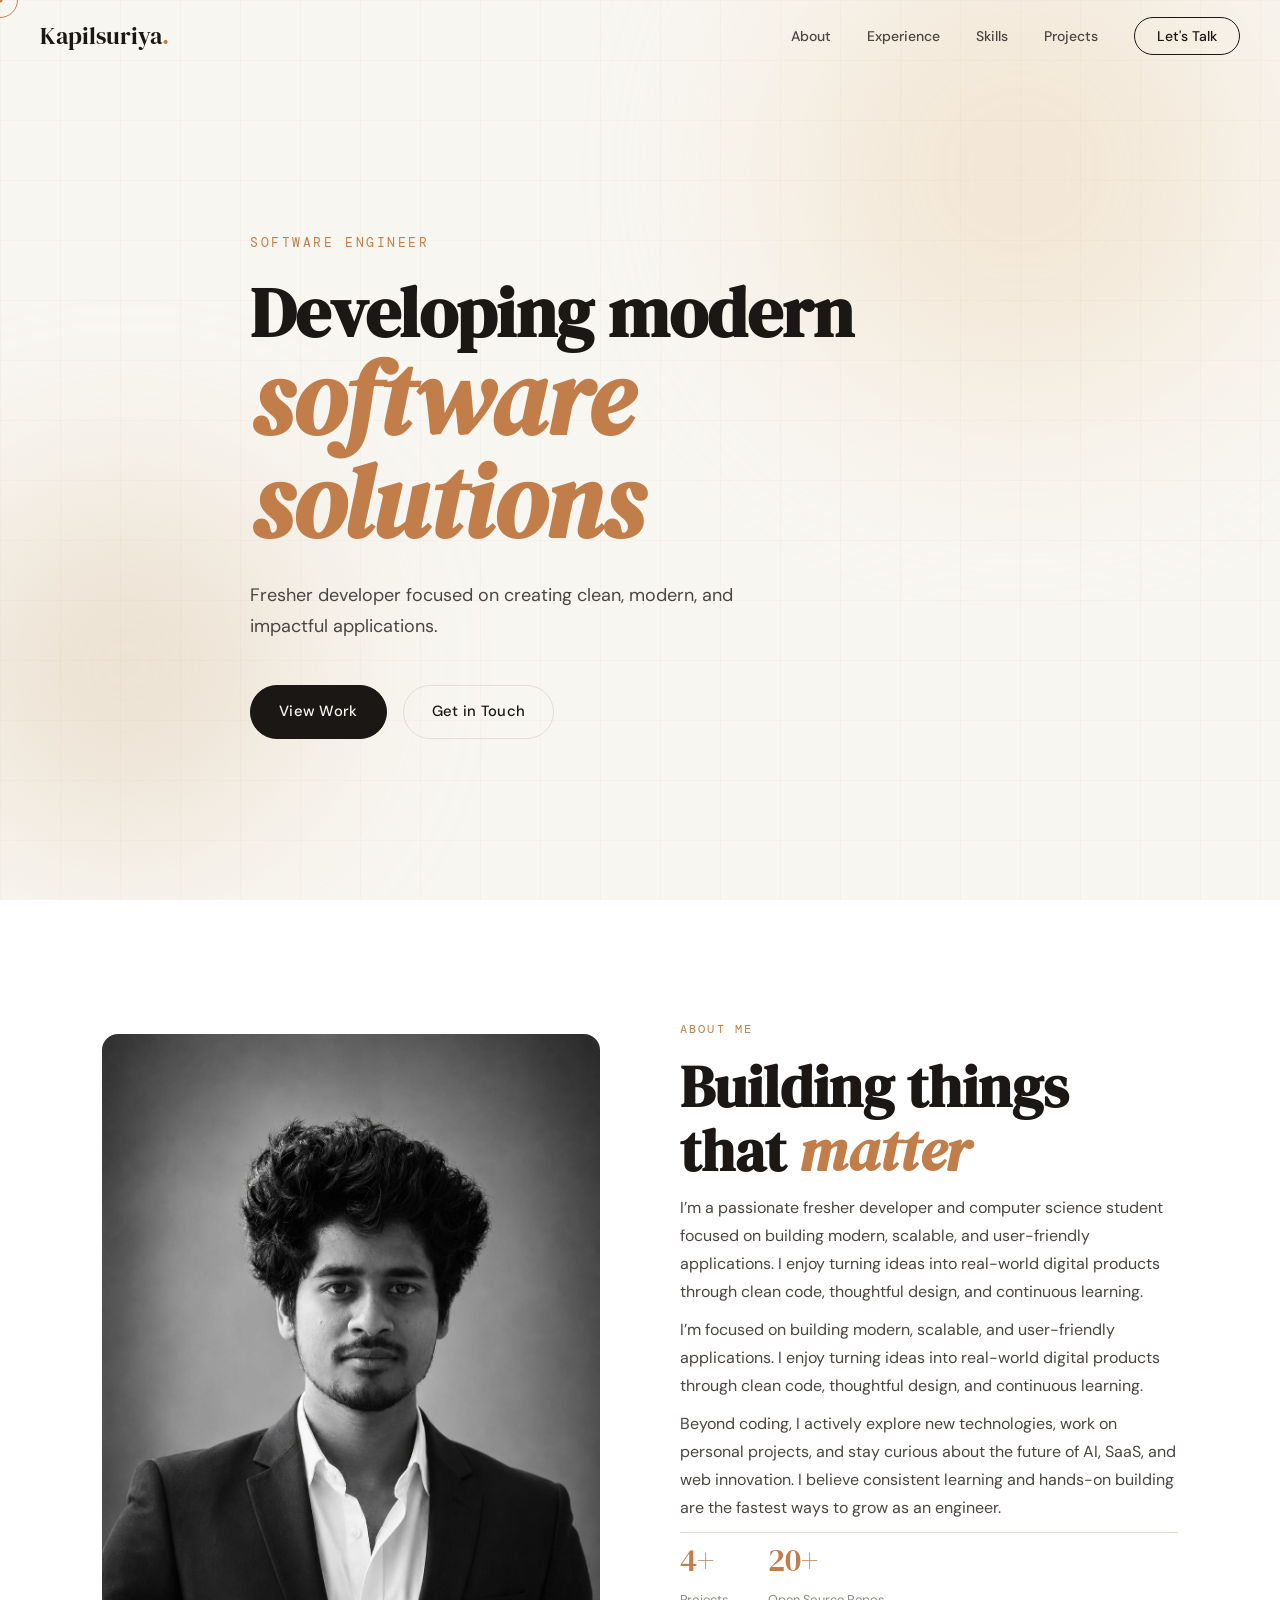
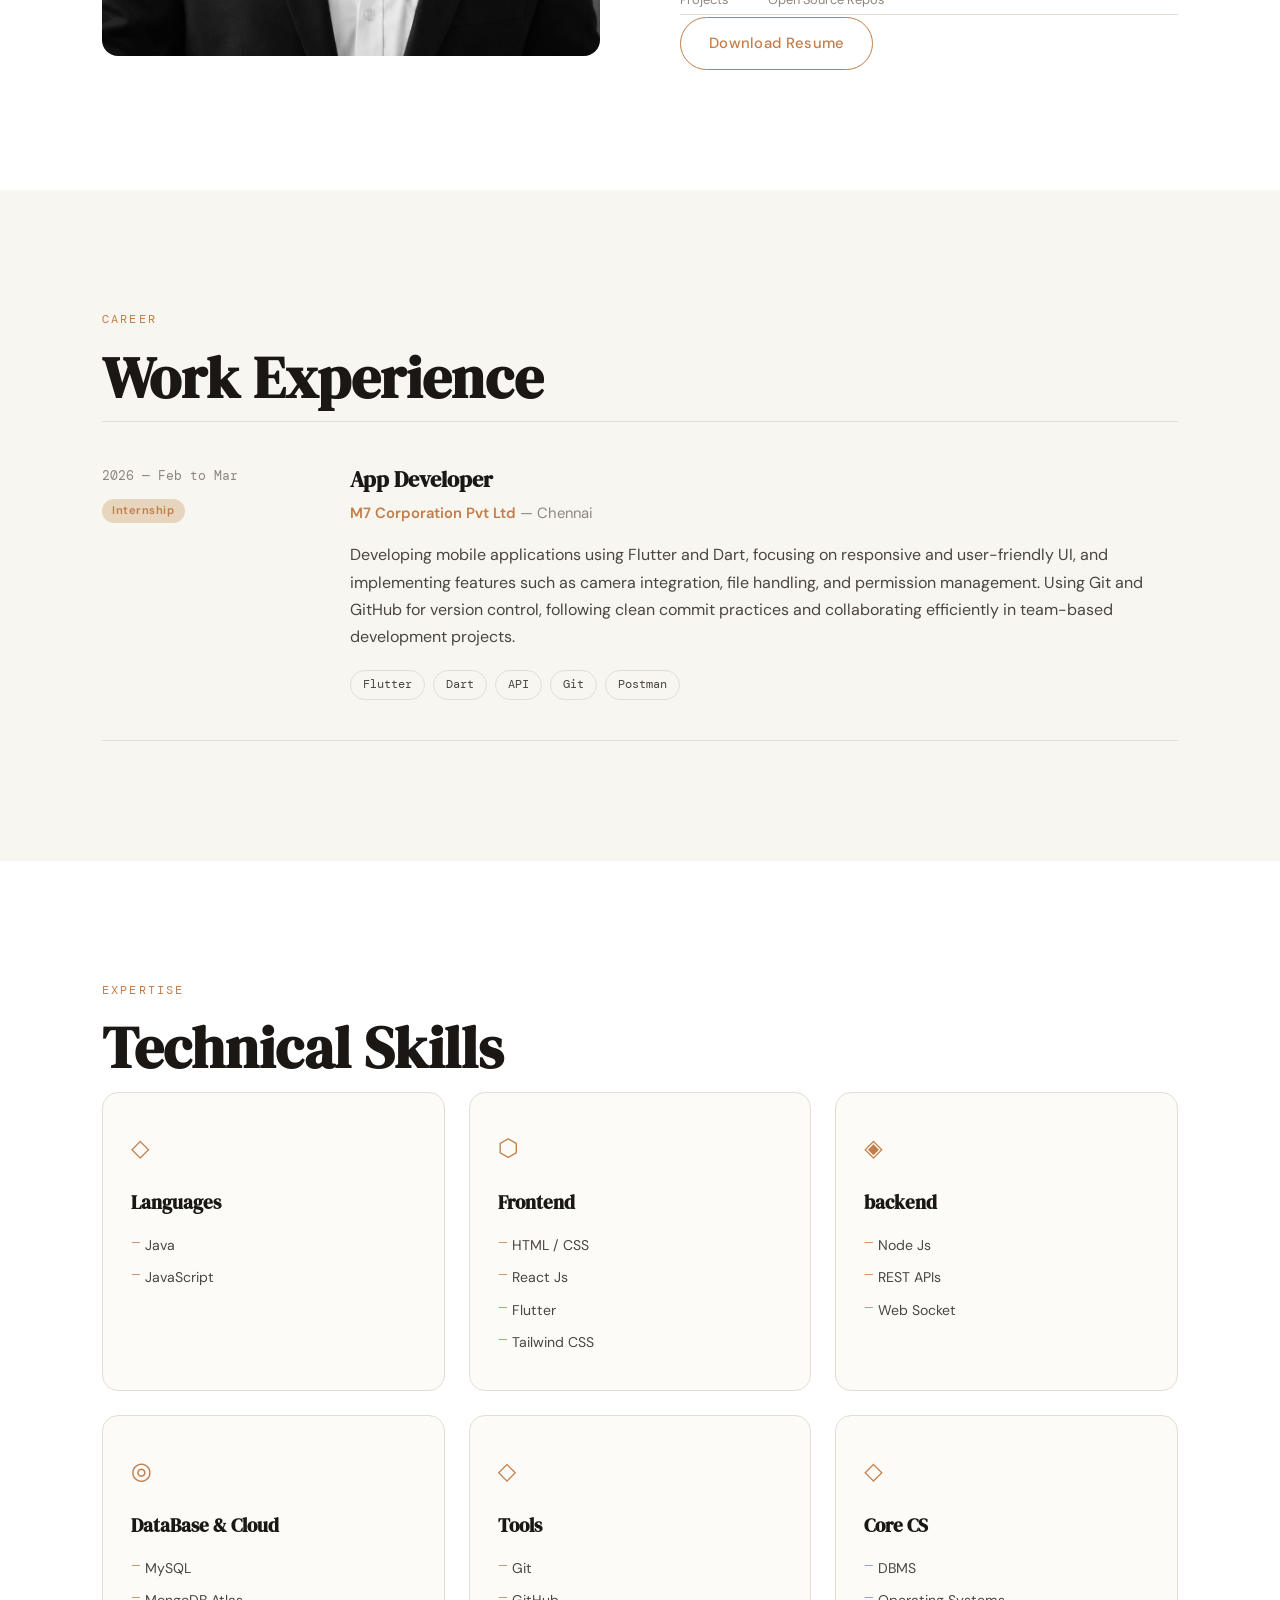
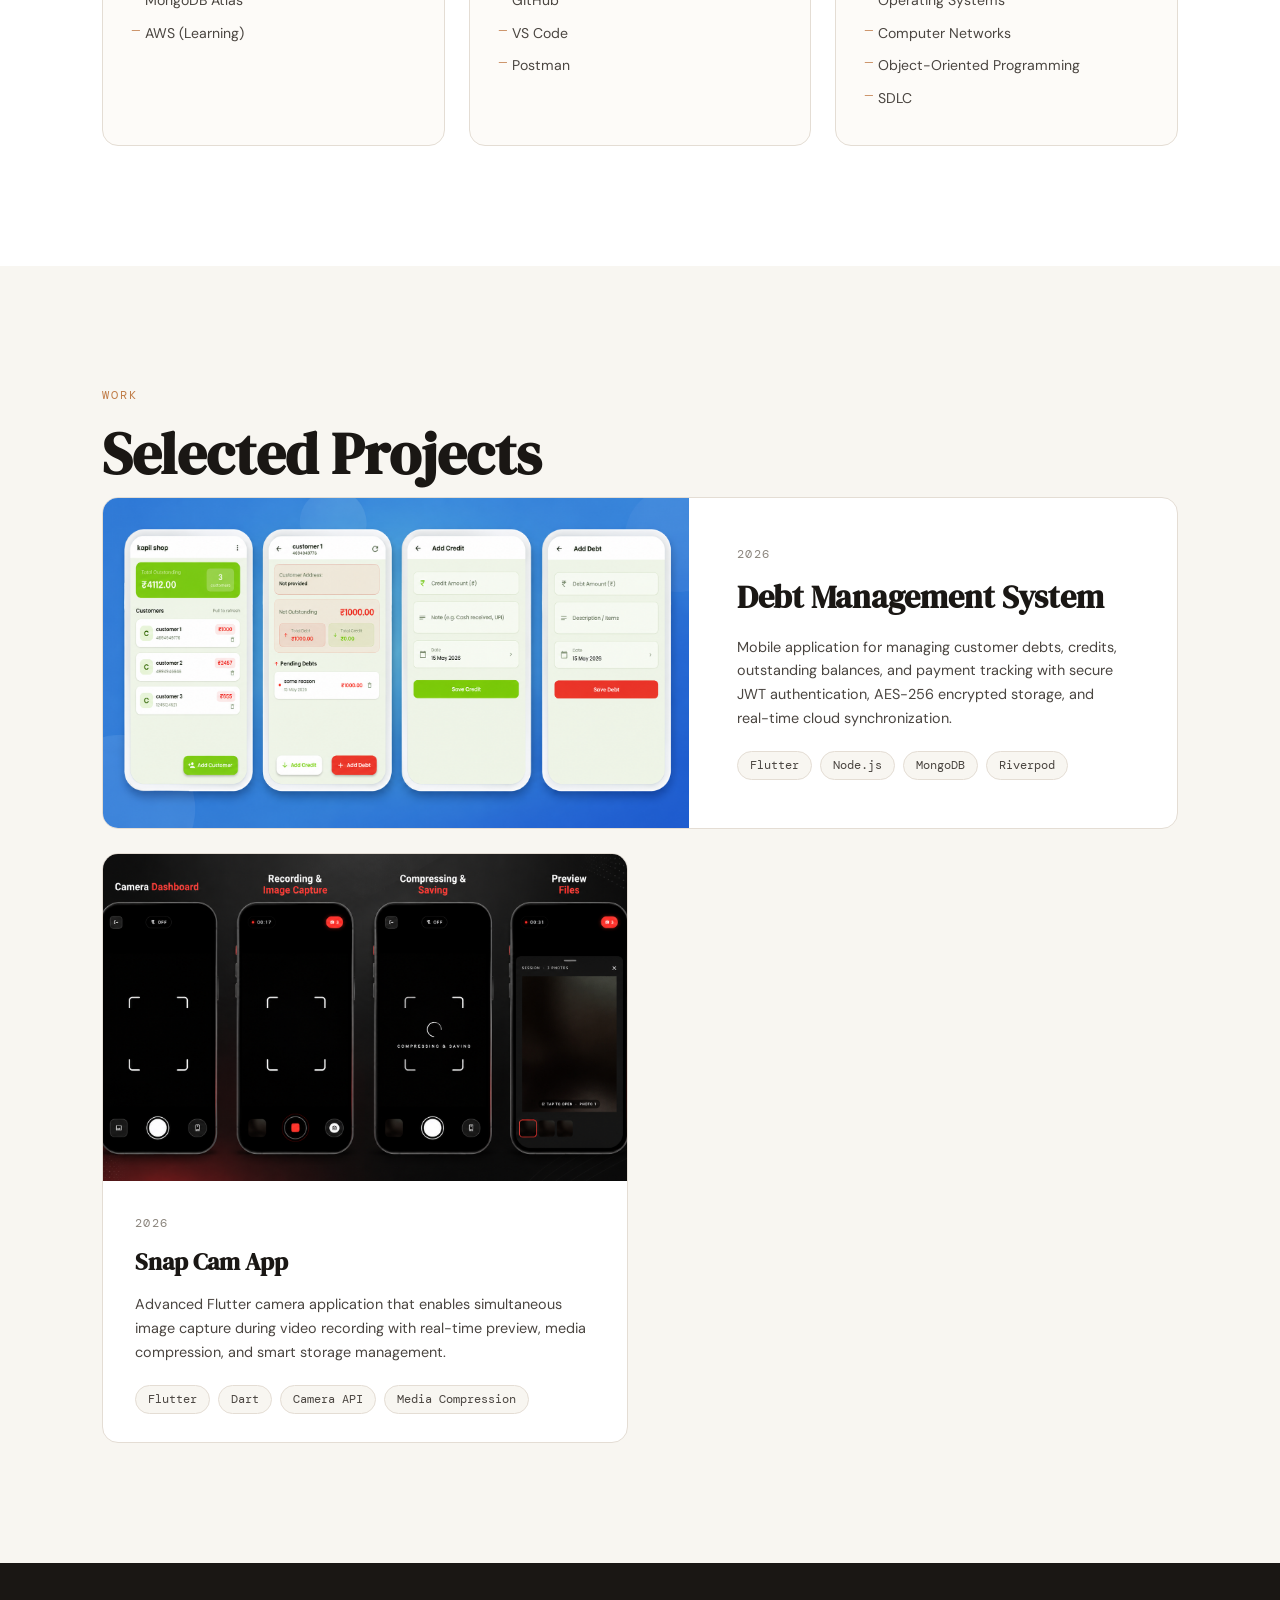
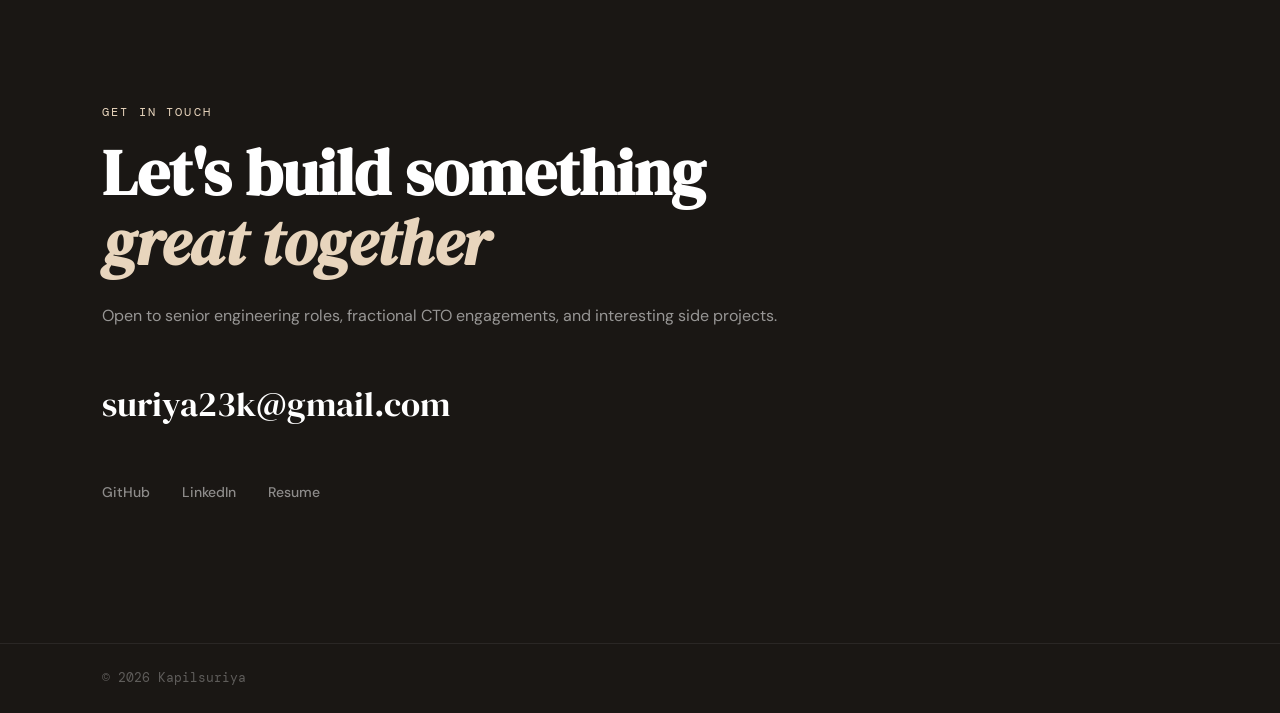
==== commit 7a2ded1f: "Update index.html" ====
--- a/index.html
+++ b/index.html
@@ -119,7 +119,7 @@
               </div>
             </div>
             <a
-              href="/public/Kapilsuriya-RESUME (2).pdf"
+              href="/assets/Kapilsuriya-RESUME (2).pdf"
               class="btn btn-outline reveal"
               target="_blank"
               rel="noopener noreferrer"
@@ -278,7 +278,7 @@
           <article class="project-card reveal">
             <div class="project-img-wrap">
               <img
-                src="/assets/Snap_Cam_UI.png"
+                src="/assets/snap_cam_ui.png"
                 alt="Snap Cam App"
                 class="project-img"
               />
@@ -442,7 +442,7 @@
               >LinkedIn</a
             >
             <a
-              href="/public/Kapilsuriya-RESUME (2).pdf"
+              href="/assets/Kapilsuriya-RESUME (2).pdf"
               class="social-link"
               target="_blank"
               rel="noopener noreferrer"
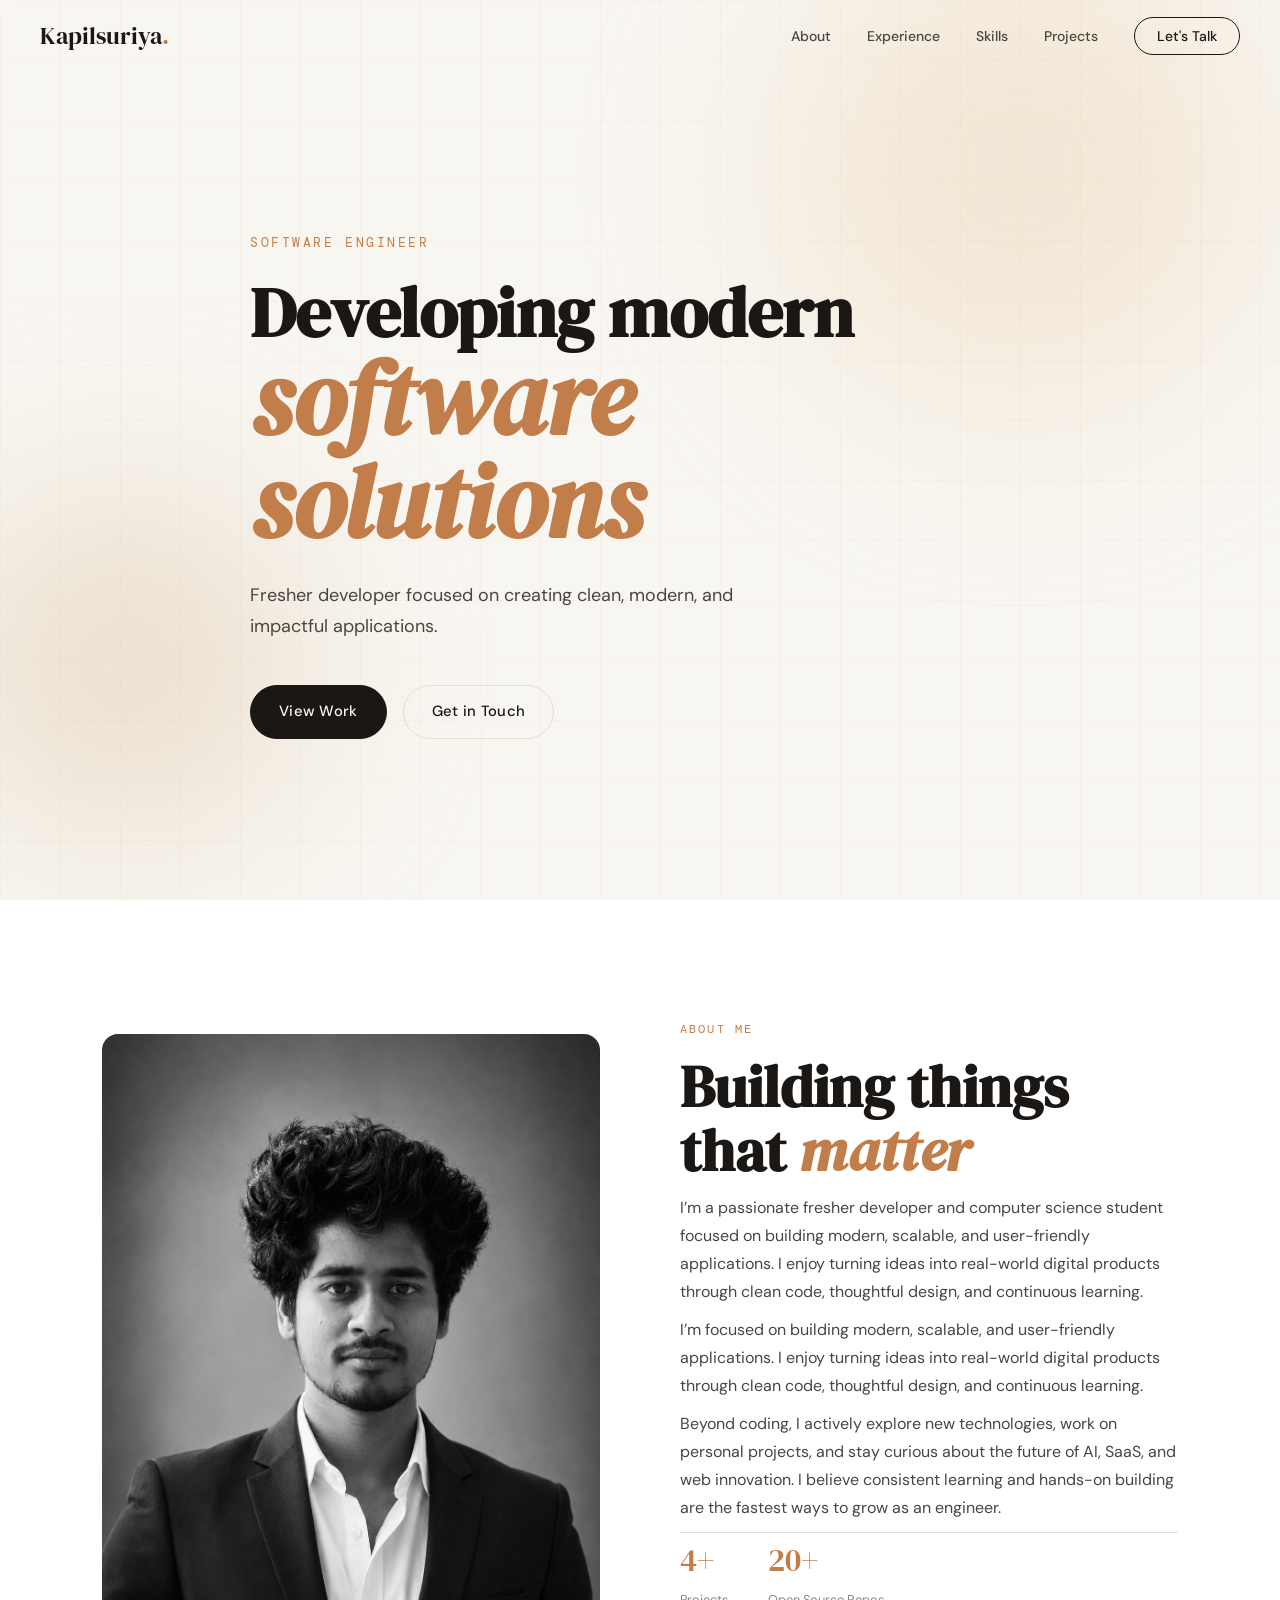
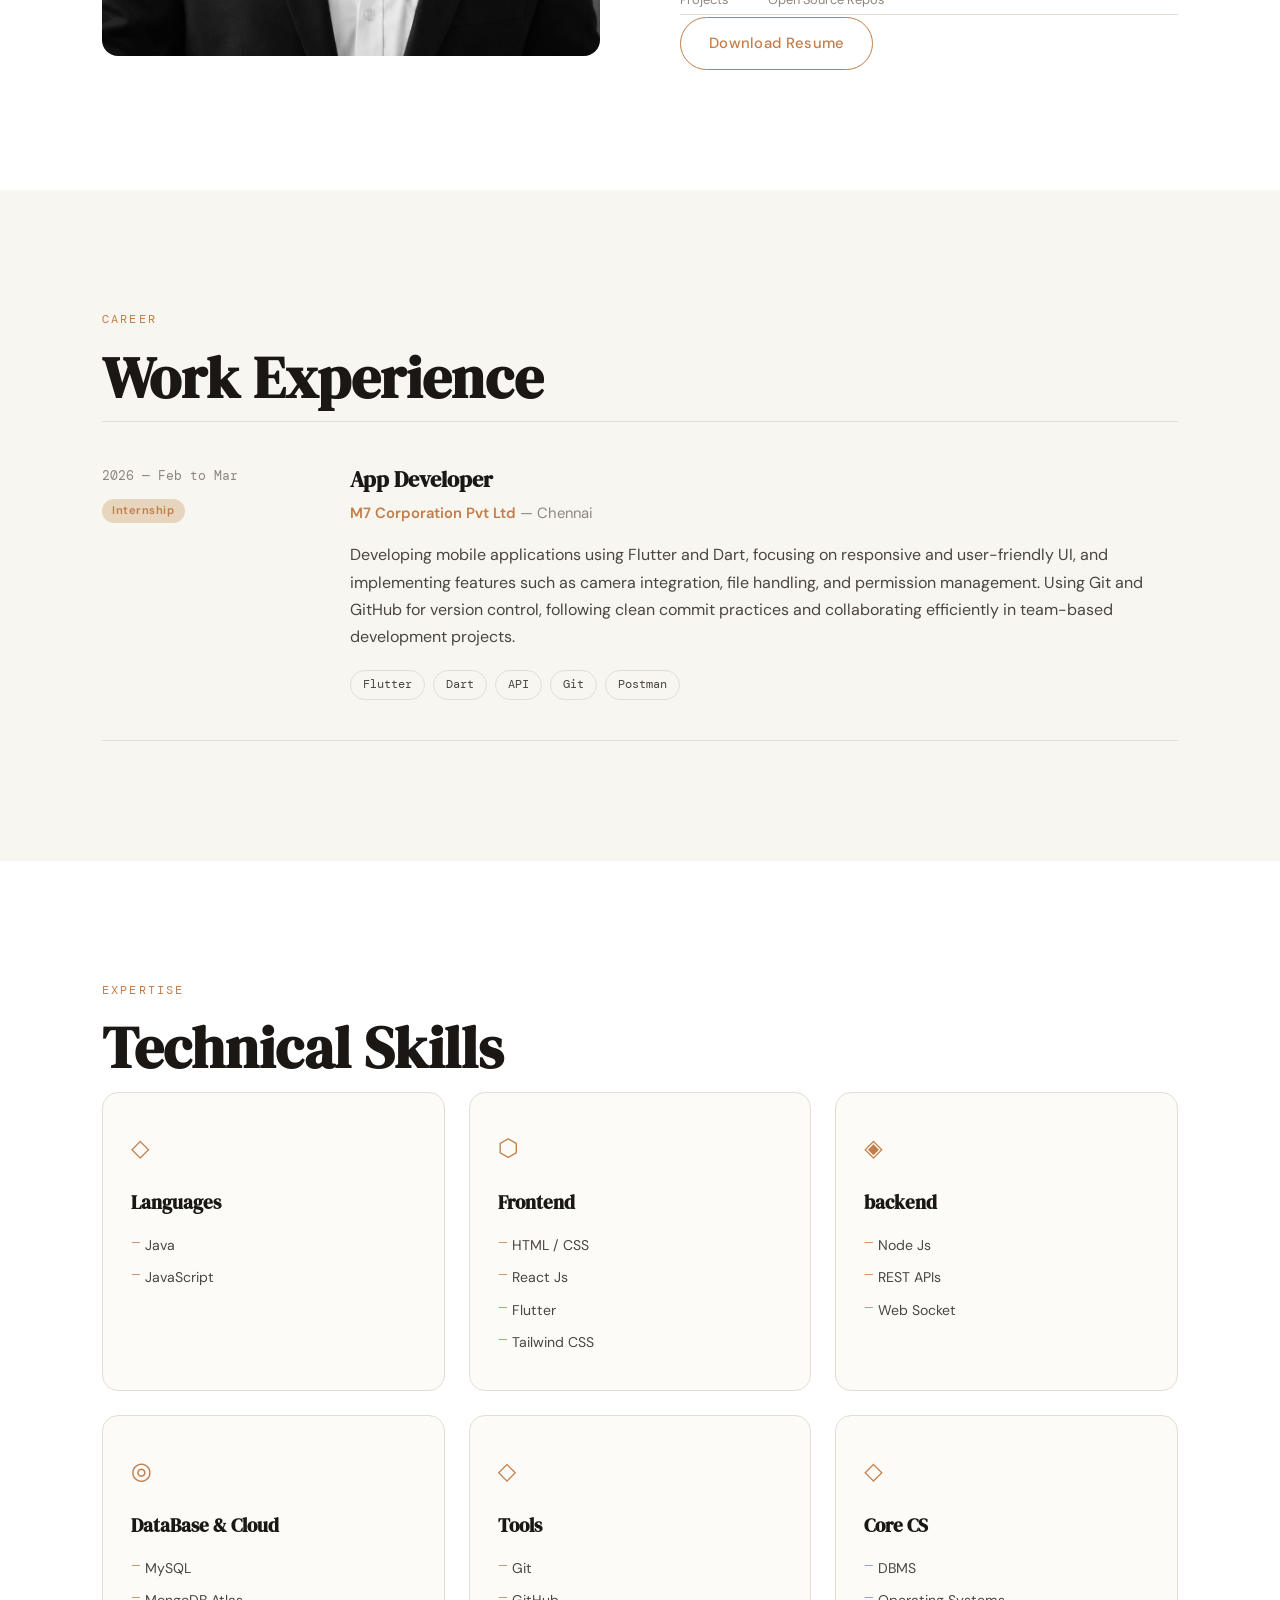
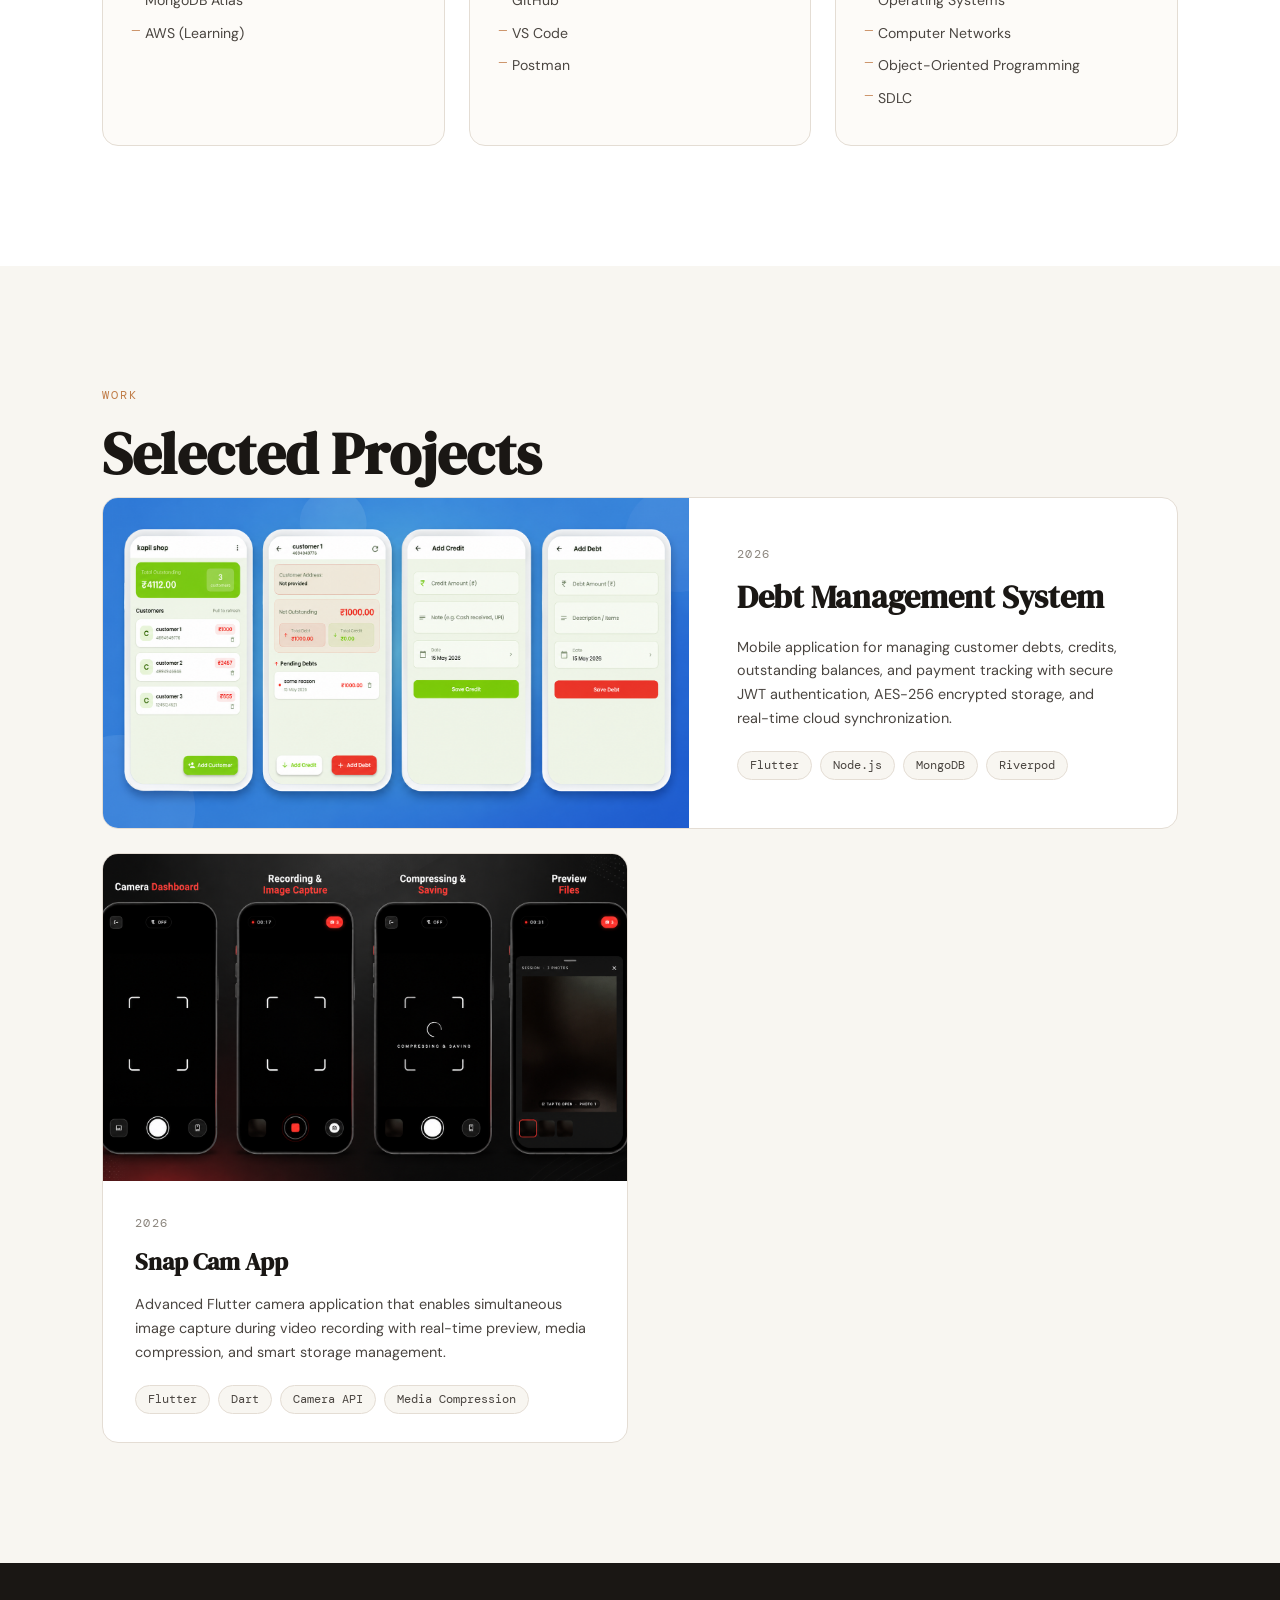
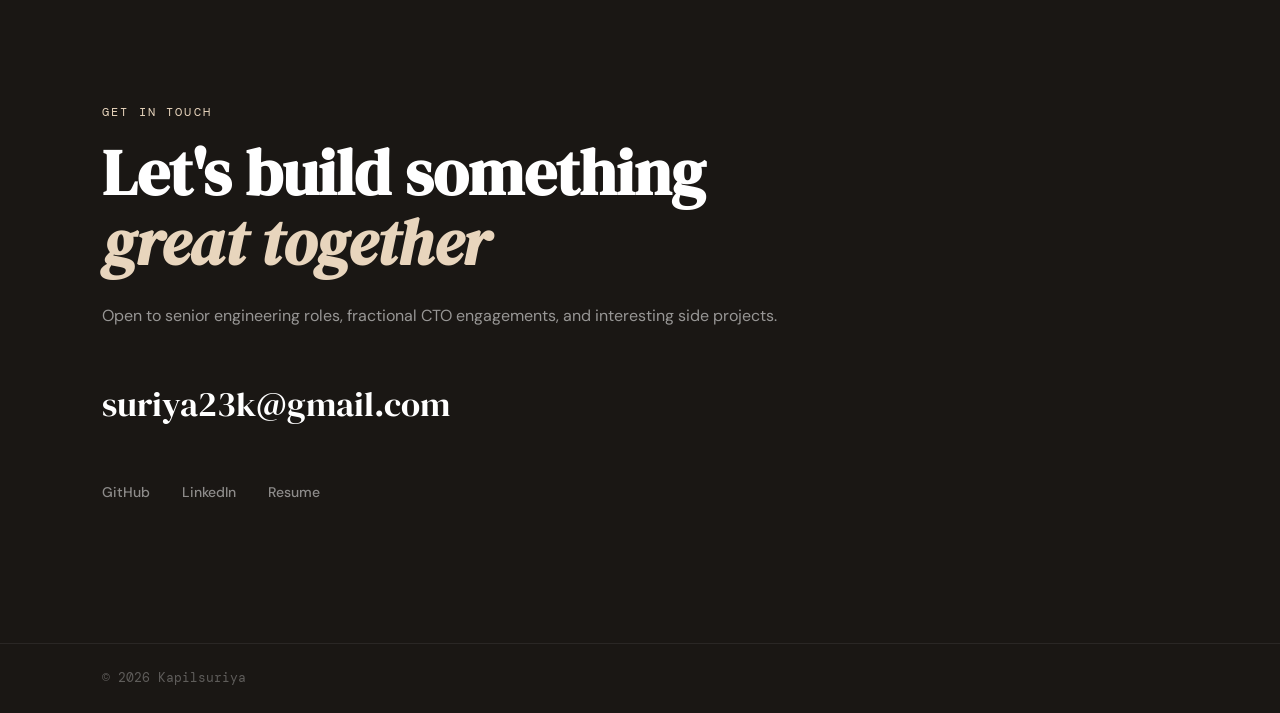
==== commit d1baf681: "design updated" ====
--- a/index.html
+++ b/index.html
@@ -14,8 +14,9 @@
   </head>
   <body>
     <!-- ░░ CURSOR ░░ -->
-    <div class="cursor" id="cursor"></div>
-    <div class="cursor-dot" id="cursorDot"></div>
+    <div class="cursor"></div>
+    <div class="cursor-dot"></div>
+    <canvas id="trail"></canvas>
 
     <!-- ░░ NAV ░░ -->
     <nav class="nav" id="nav">
--- a/css/style.css
+++ b/css/style.css
@@ -53,31 +53,27 @@
 /* ============================================================
    CUSTOM CURSOR
    ============================================================ */
-.cursor {
-  position: fixed;
-  width: 36px; height: 36px;
-  border: 1.5px solid var(--c-accent);
-  border-radius: 50%;
-  pointer-events: none;
-  z-index: 9999;
-  transform: translate(-50%, -50%);
-  transition: transform 0.15s var(--ease), width 0.25s var(--ease), height 0.25s var(--ease), border-color 0.25s var(--ease), background 0.25s var(--ease);
-  will-change: transform;
-}
-.cursor-dot {
-  position: fixed;
-  width: 5px; height: 5px;
-  background: var(--c-accent);
-  border-radius: 50%;
-  pointer-events: none;
-  z-index: 9999;
-  transform: translate(-50%, -50%);
-  transition: transform 0.05s linear;
-}
-body.cursor-hover .cursor {
-  width: 60px; height: 60px;
-  background: rgba(193,126,74,0.08);
-  border-color: var(--c-accent);
+.cursor{
+    width:35px;
+    height:35px;
+    background:rgba(255,255,255,0.2);
+    backdrop-filter:blur(5px);
+    border-radius:50%;
+    position:fixed;
+    pointer-events:none;
+    transform:translate(-50%,-50%);
+    z-index:9999;
+    transition:all .12s ease;
+}
+#trail{
+    position:fixed;
+    top:0;
+    left:0;
+    width:100%;
+    height:100%;
+    pointer-events:none;
+    z-index:9999;
+    
 }
 
 /* ============================================================
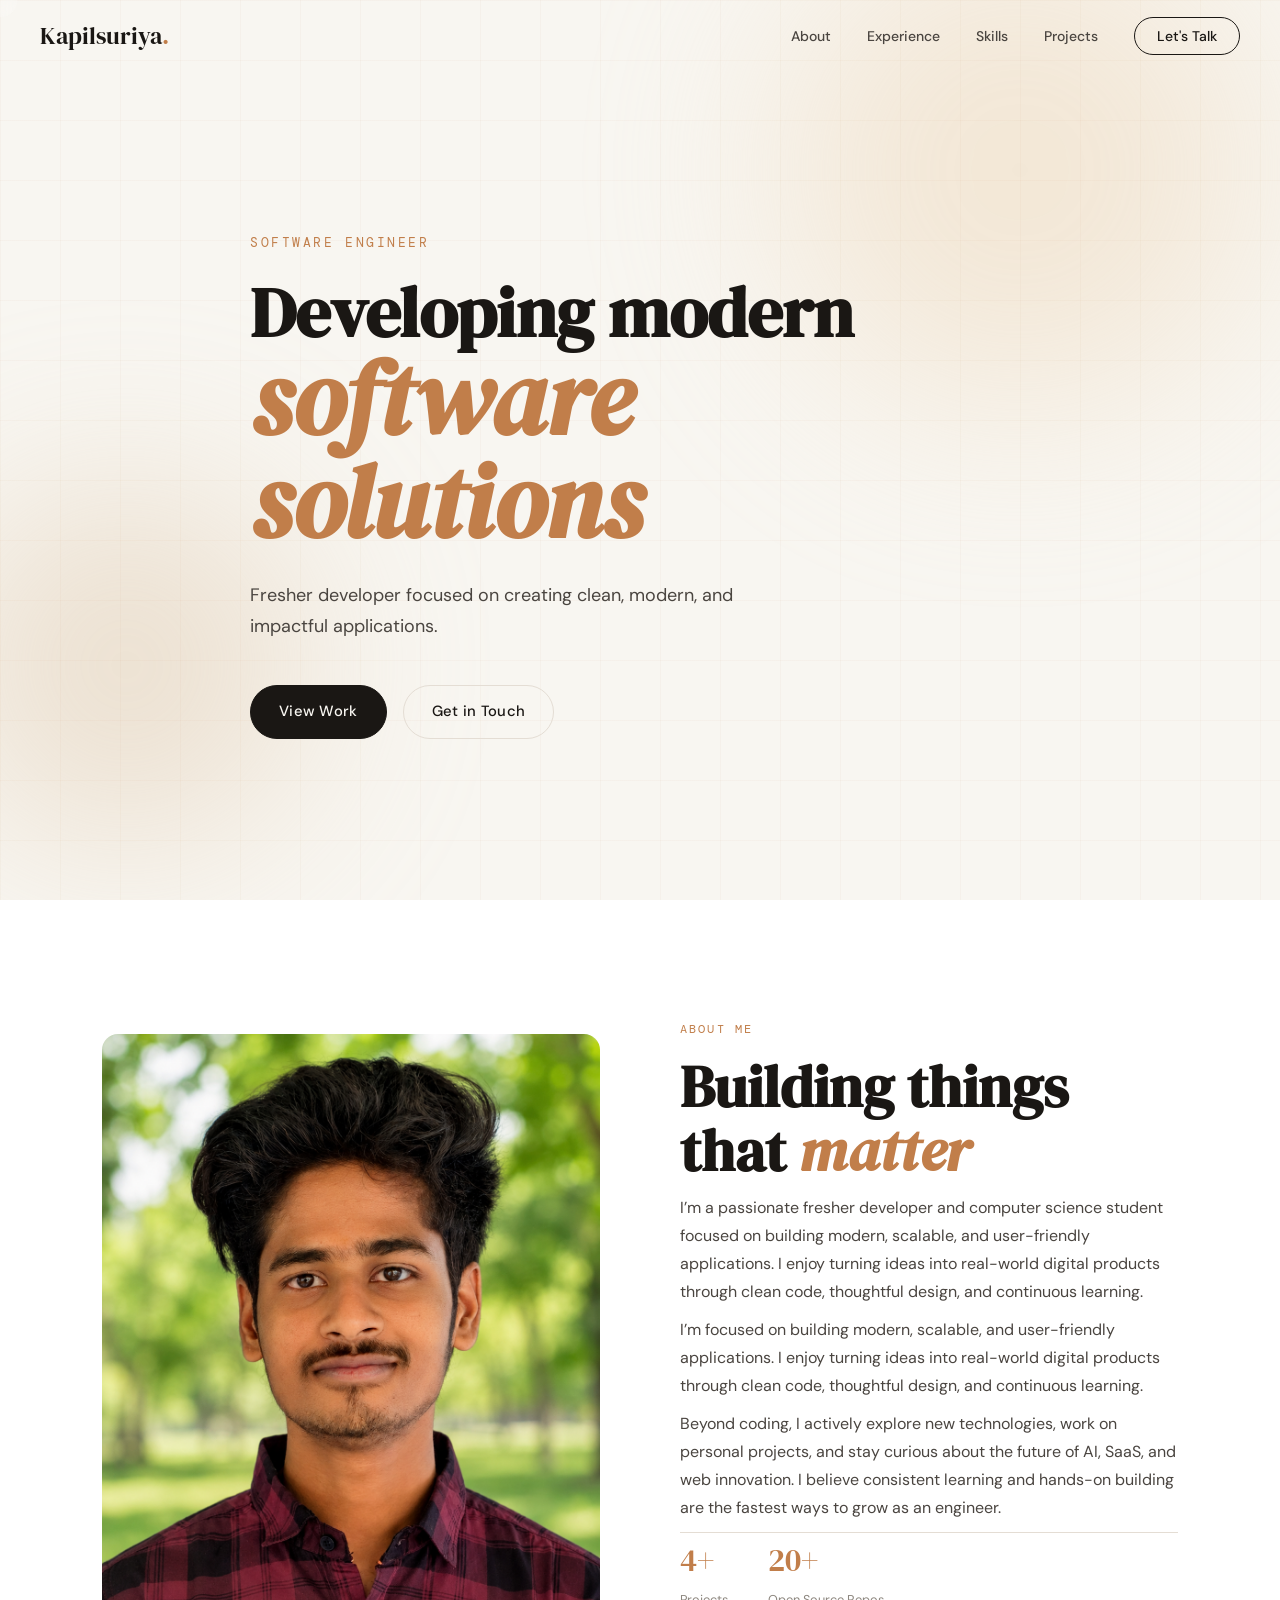
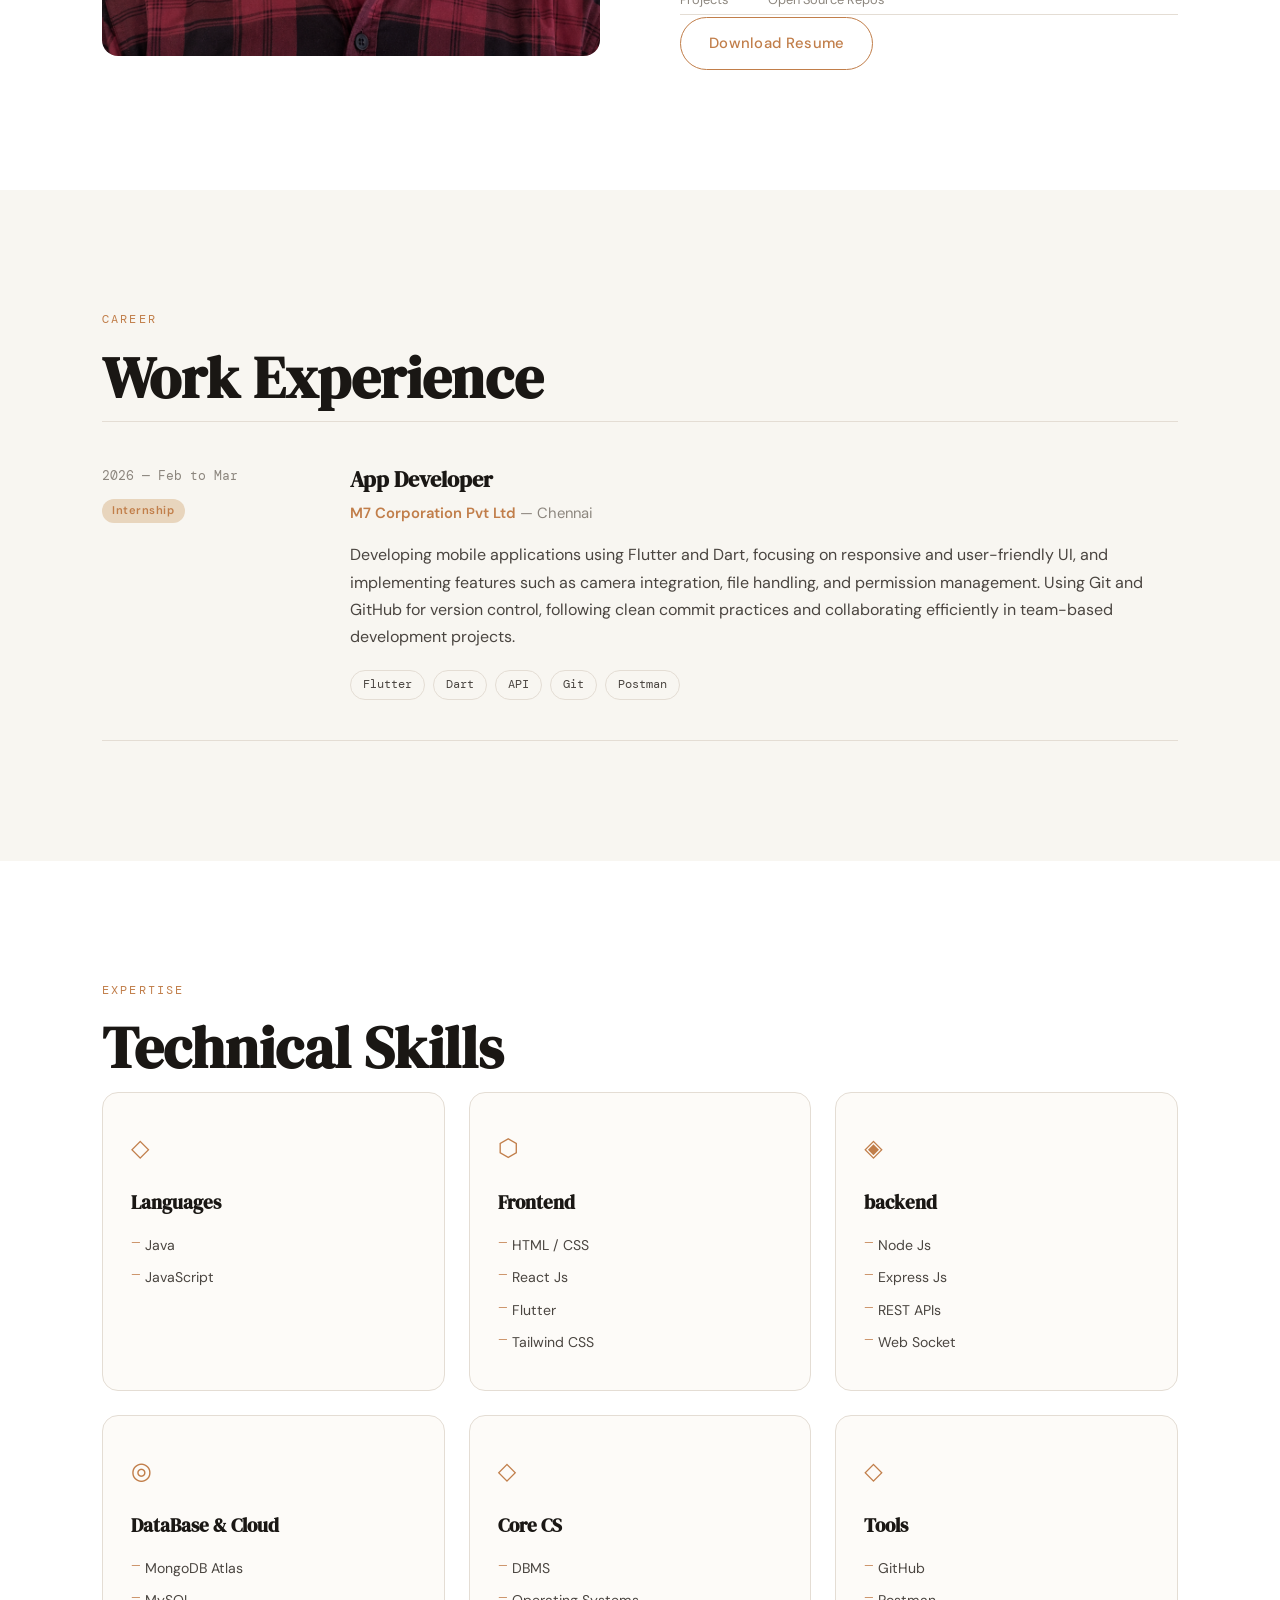
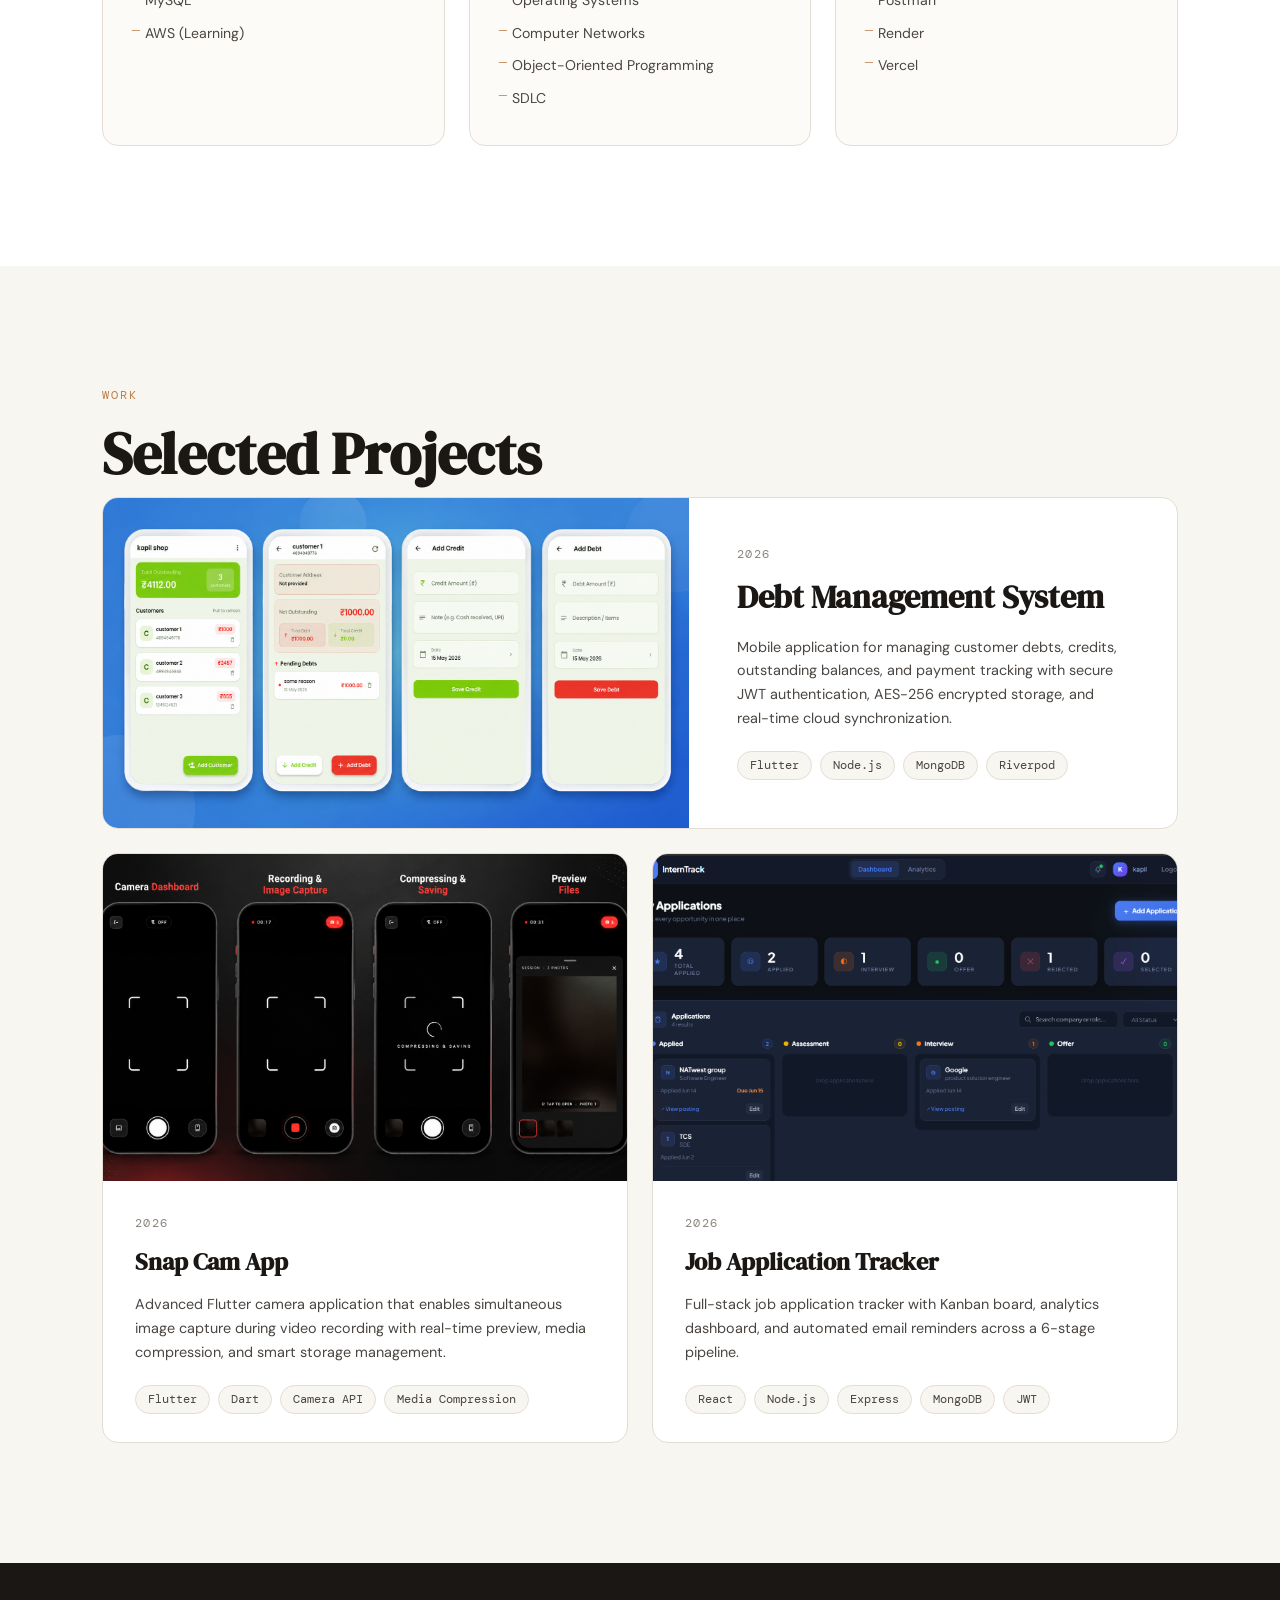
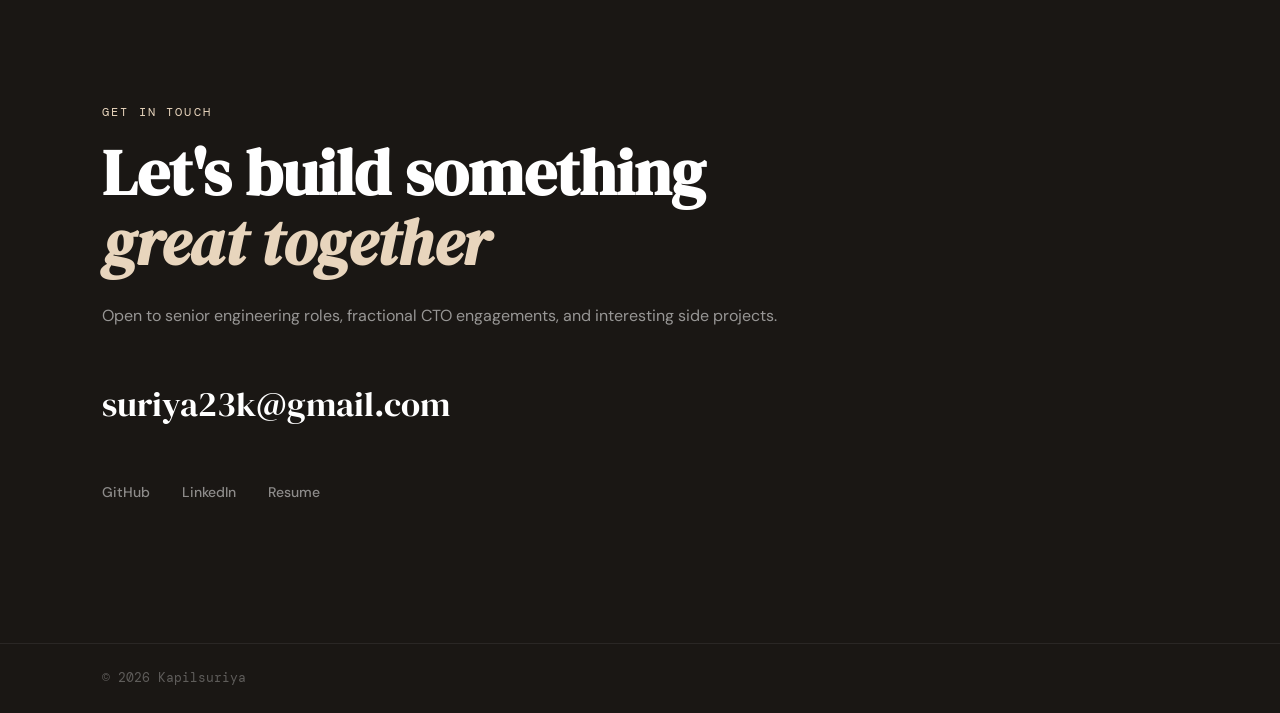
==== commit 5d0084e5: "3rd project details added" ====
--- a/index.html
+++ b/index.html
@@ -75,7 +75,7 @@
           <div class="about-image-wrap reveal">
             <div class="about-image-frame">
               <img
-                src="assets/potrait.jpeg"
+                src="assets/potrait.png"
                 alt="Alex Mercer"
                 class="about-image"
               />
@@ -120,7 +120,7 @@
               </div>
             </div>
             <a
-              href="/assets/Kapilsuriya-RESUME (2).pdf"
+              href="/assets/resume_kapilsuriya_main.pdf"
               class="btn btn-outline reveal"
               target="_blank"
               rel="noopener noreferrer"
@@ -196,6 +196,7 @@
             <h3>backend</h3>
             <ul>
               <li>Node Js</li>
+              <li>Express Js</li>
               <li>REST APIs</li>
               <li>Web Socket</li>
             </ul>
@@ -205,20 +206,9 @@
             <div class="skill-icon">◎</div>
             <h3>DataBase & Cloud</h3>
             <ul>
+              <li>MongoDB Atlas</li>
               <li>MySQL</li>
-              <li>MongoDB Atlas</li>
               <li>AWS (Learning)</li>
-            </ul>
-          </div>
-
-          <div class="skill-card reveal">
-            <div class="skill-icon">◇</div>
-            <h3>Tools</h3>
-            <ul>
-              <li>Git</li>
-              <li>GitHub</li>
-              <li>VS Code</li>
-              <li>Postman</li>
             </ul>
           </div>
 
@@ -231,6 +221,17 @@
               <li>Computer Networks</li>
               <li>Object-Oriented Programming</li>
               <li>SDLC</li>
+            </ul>
+          </div>
+
+          <div class="skill-card reveal">
+            <div class="skill-icon">◇</div>
+            <h3>Tools</h3>
+            <ul>
+              <li>GitHub</li>
+              <li>Postman</li>
+              <li>Render</li>
+              <li>Vercel</li>
             </ul>
           </div>
         </div>
@@ -312,31 +313,34 @@
           </article>
 
           <!--project 3-->
-          <!-- <article class="project-card reveal">
+          <article class="project-card reveal">
             <div class="project-img-wrap">
               <img
-                src="assets/snap_cam_ui.png"
-                alt="Synapse"
+                src="assets/Intern tracker Ui.png"
+                alt="InternTrack"
                 class="project-img"
               />
               <div class="project-overlay">
-                <a href="project-synapse.html" class="project-link"
+                <a href="Intern_Tracker.html" class="project-link"
                   >View Project ↗</a
                 >
               </div>
             </div>
             <div class="project-info">
-              <span class="project-year">2023</span>
-              <h3 class="project-title">Synapse</h3>
+              <span class="project-year">2026</span>
+              <h3 class="project-title">Job Application Tracker</h3>
               <p class="project-desc">
-                Developer collaboration tool with AI-assisted code review,
-                integrated into GitHub Actions.
+                Full-stack job application tracker with Kanban board,
+                analytics dashboard, and automated email reminders across a
+                6-stage pipeline.
               </p>
               <div class="project-tech">
-                <span>TypeScript</span><span>Next.js</span><span>OpenAI</span>
-              </div>
-            </div>
-          </article> -->
+                <span>React</span><span>Node.js</span><span>Express</span
+                ><span>MongoDB</span
+                ><span>JWT</span>
+              </div>
+            </div>
+          </article>
 
           <!--project 4-->
           <!-- <article class="project-card reveal">
@@ -443,7 +447,7 @@
               >LinkedIn</a
             >
             <a
-              href="/assets/Kapilsuriya-RESUME (2).pdf"
+              href="/assets/resume_kapilsuriya_main.pdf"
               class="social-link"
               target="_blank"
               rel="noopener noreferrer"
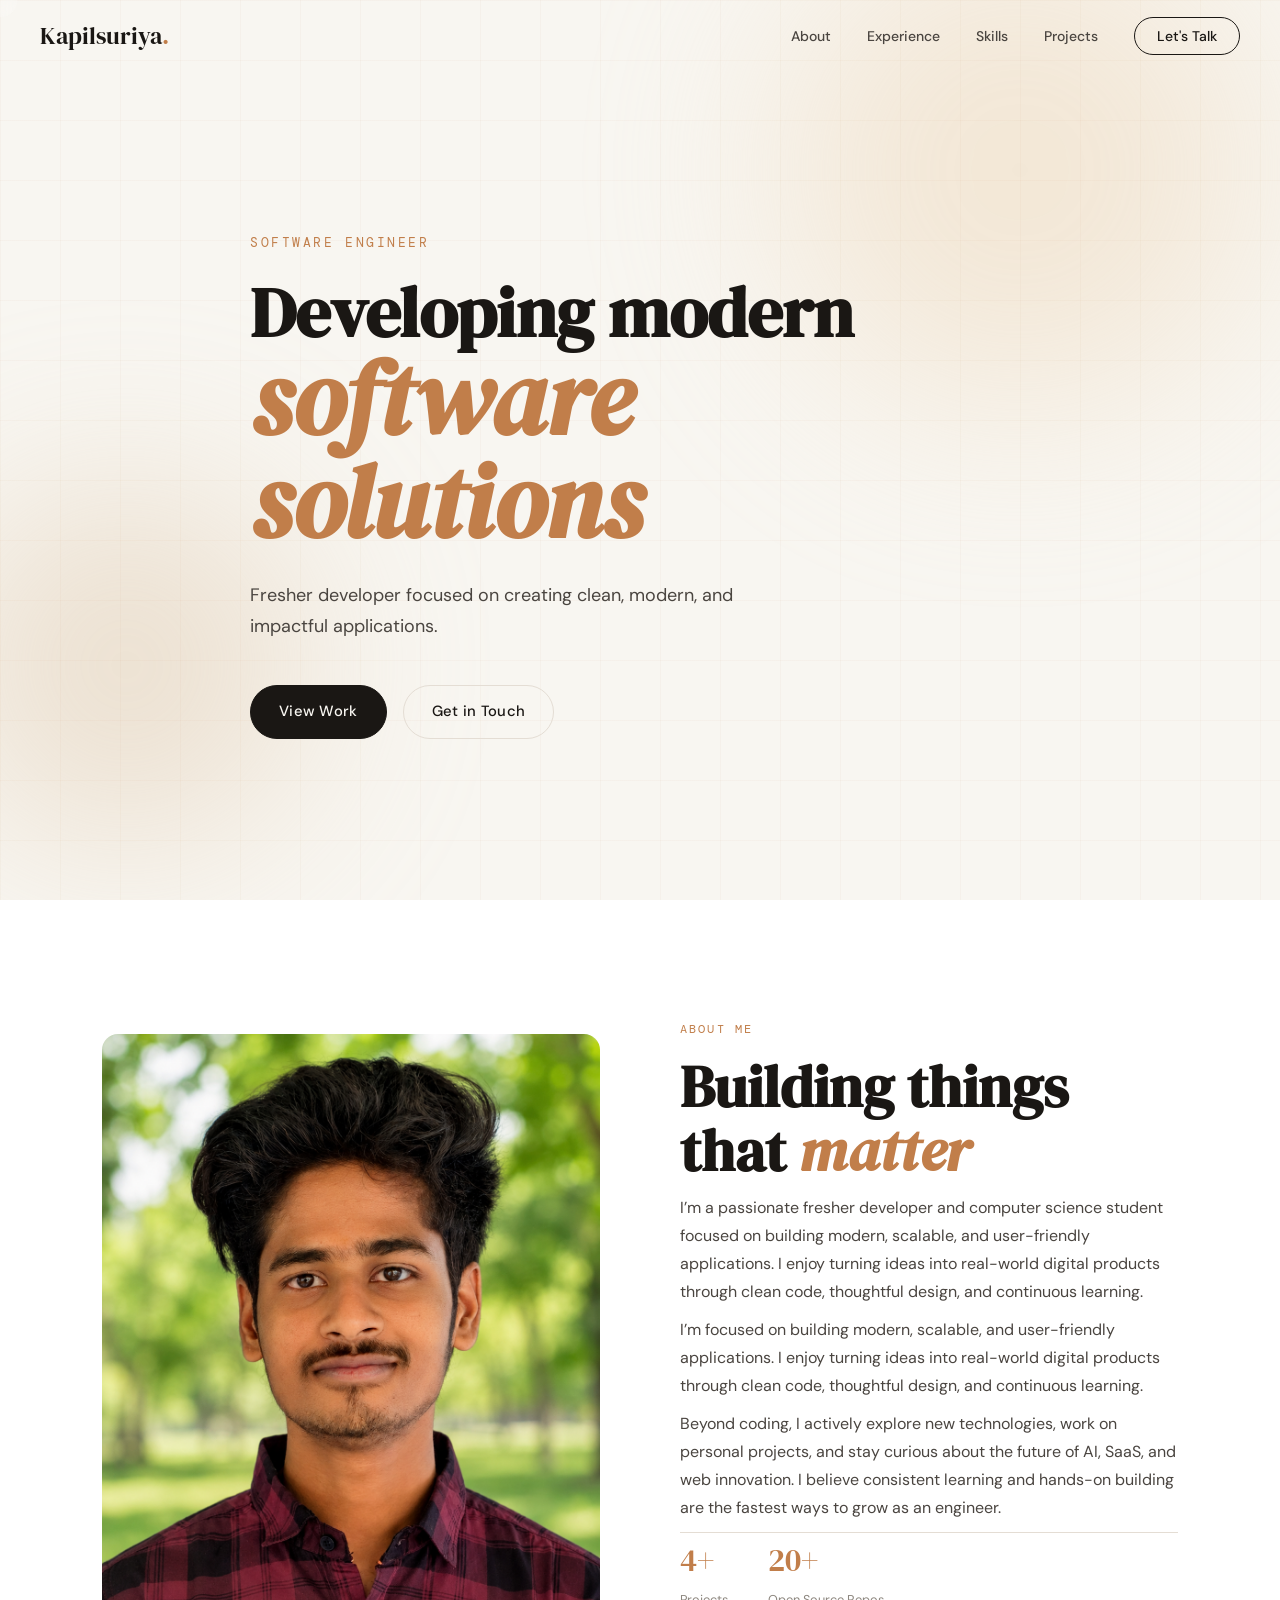
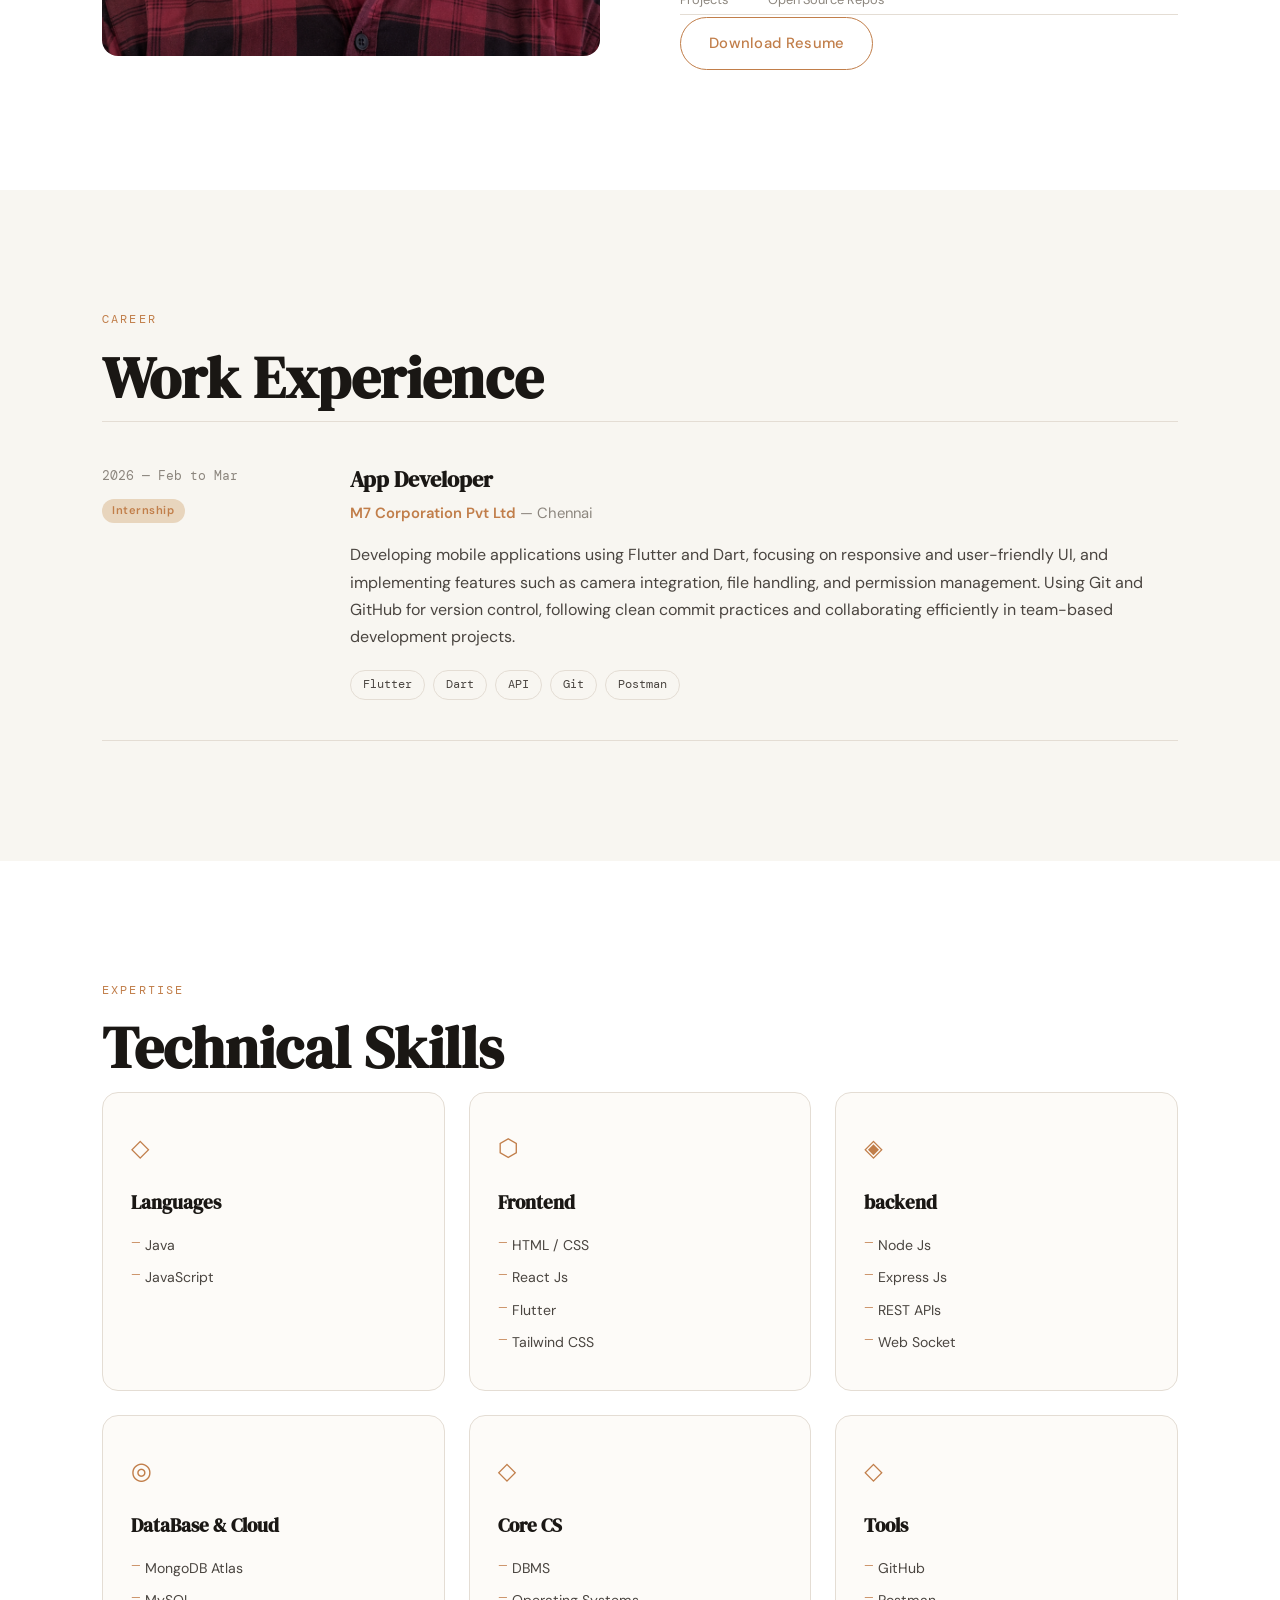
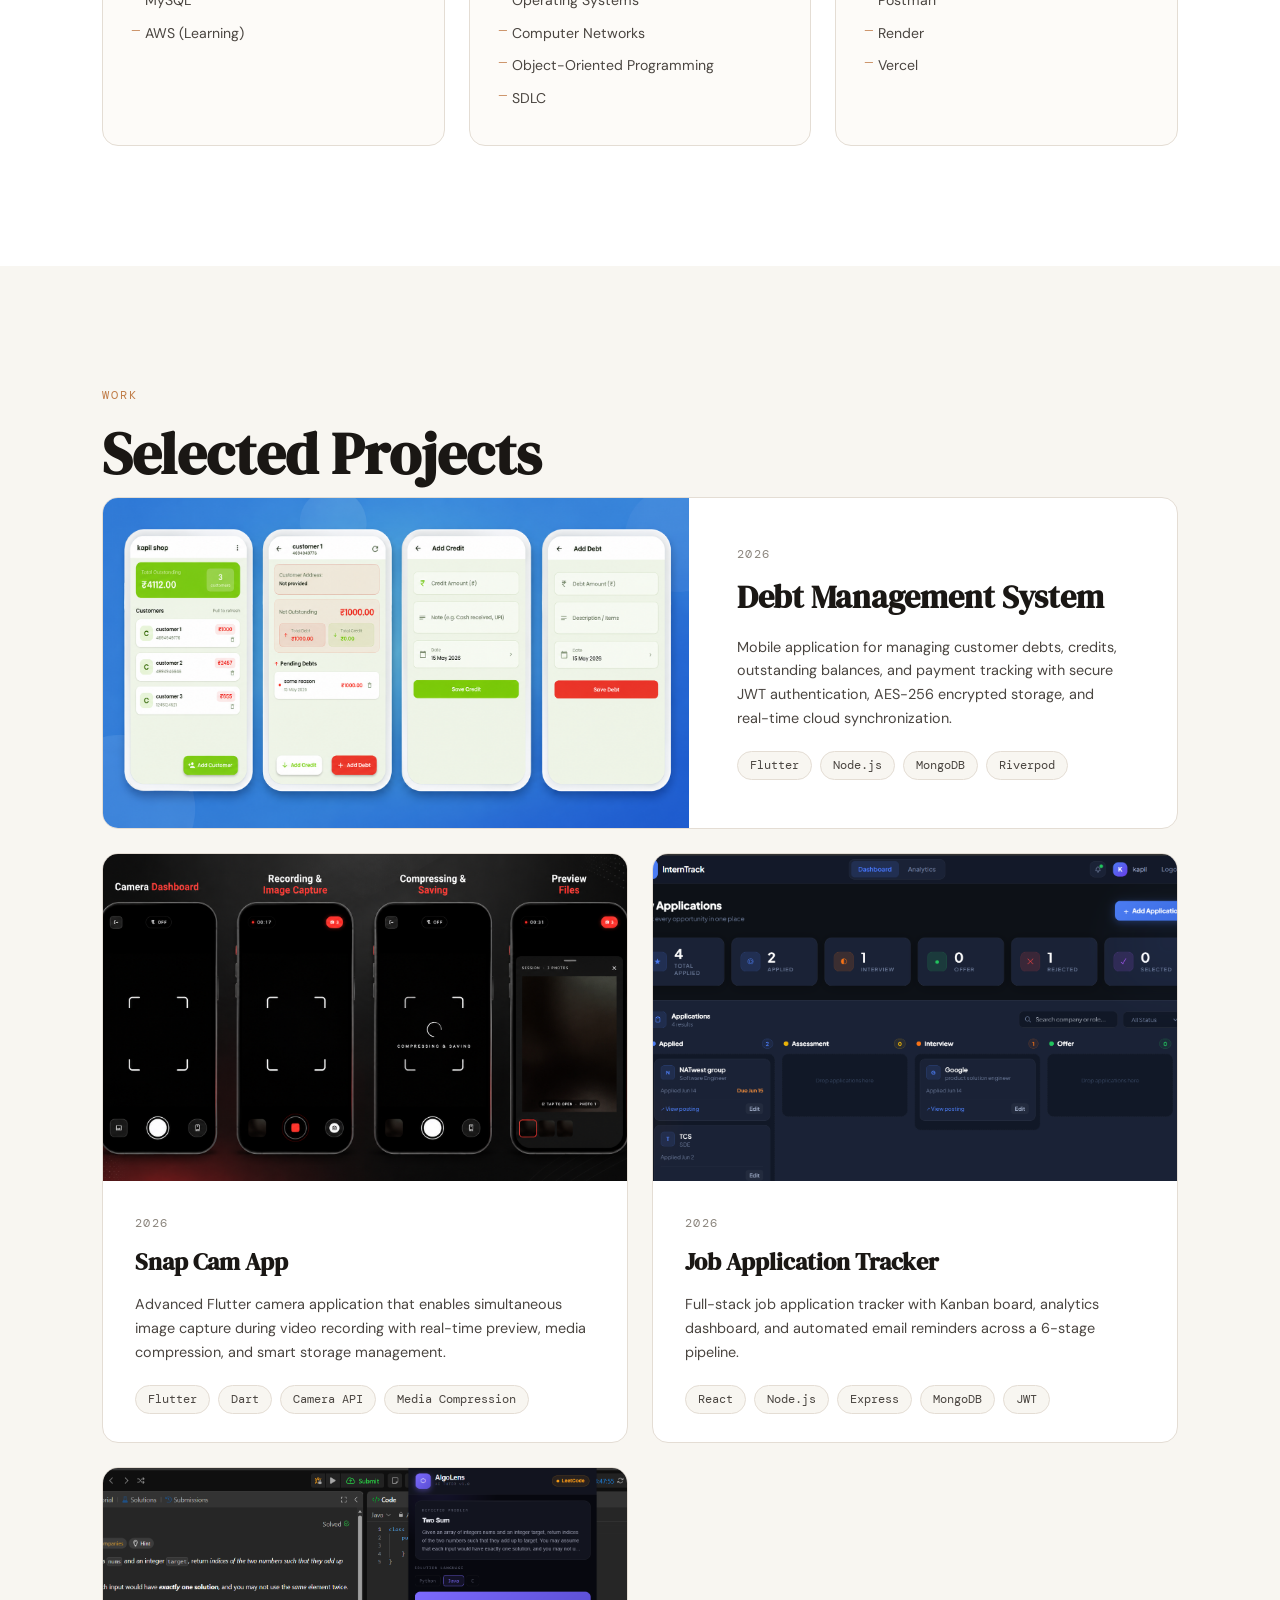
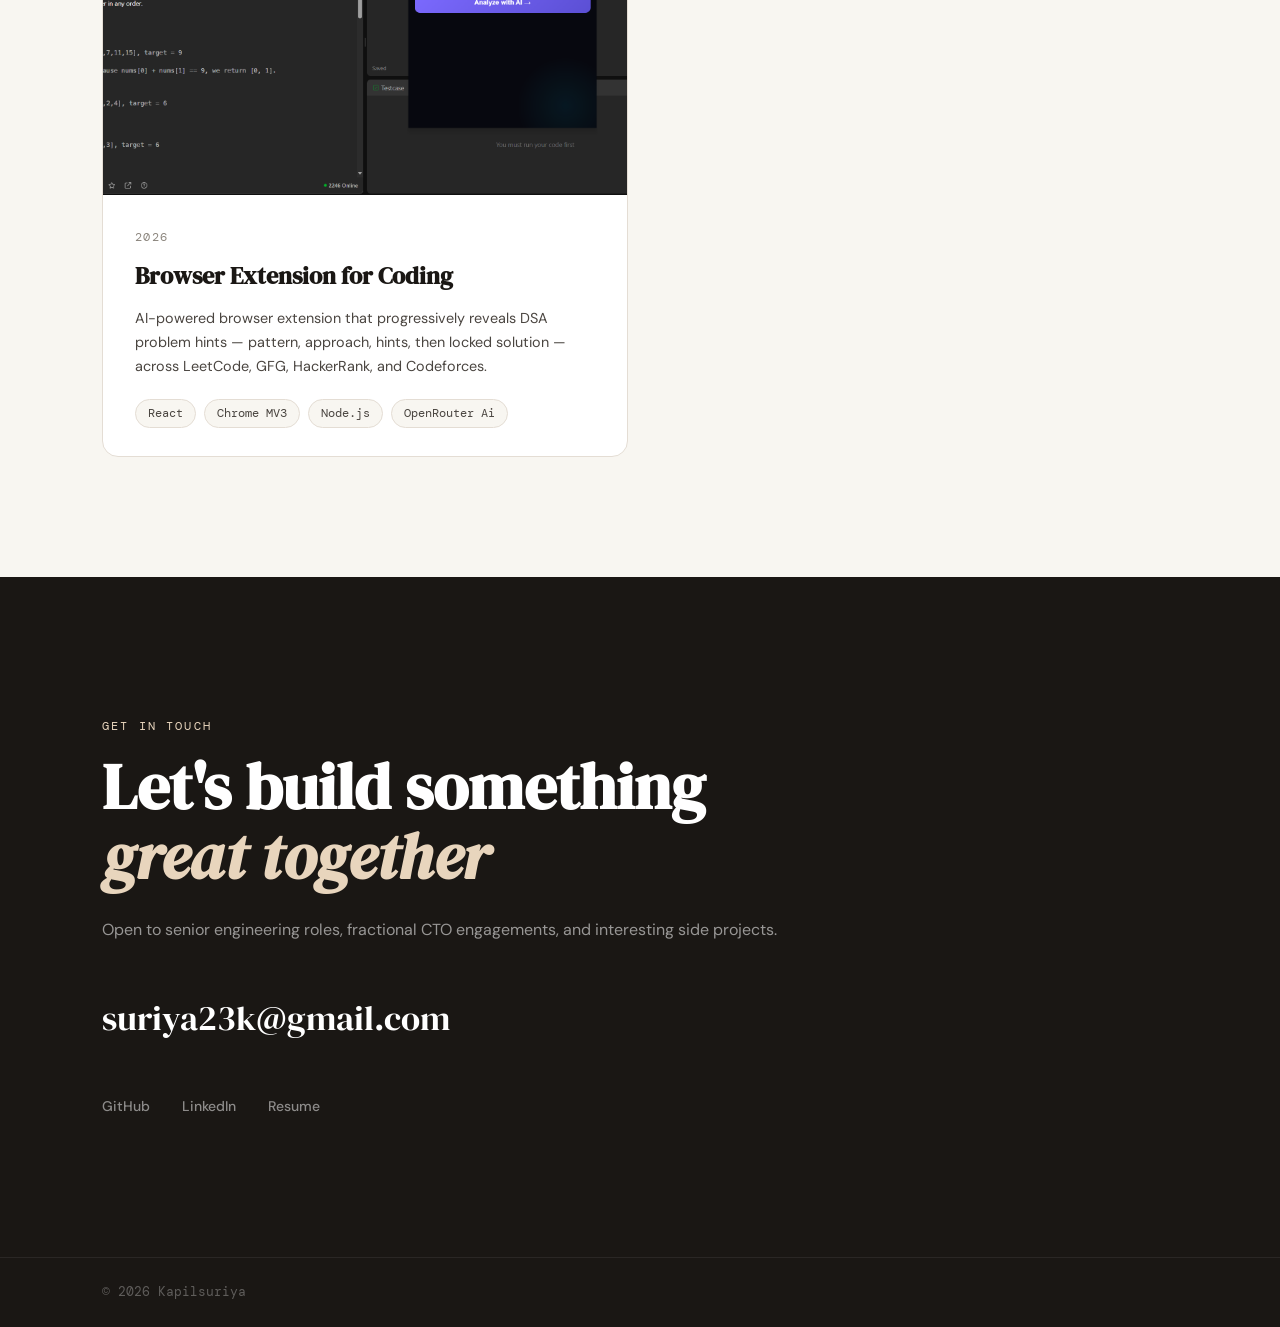
==== commit a52c3a84: "4th project details added" ====
--- a/index.html
+++ b/index.html
@@ -330,44 +330,45 @@
               <span class="project-year">2026</span>
               <h3 class="project-title">Job Application Tracker</h3>
               <p class="project-desc">
-                Full-stack job application tracker with Kanban board,
-                analytics dashboard, and automated email reminders across a
-                6-stage pipeline.
+                Full-stack job application tracker with Kanban board, analytics
+                dashboard, and automated email reminders across a 6-stage
+                pipeline.
               </p>
               <div class="project-tech">
                 <span>React</span><span>Node.js</span><span>Express</span
-                ><span>MongoDB</span
-                ><span>JWT</span>
+                ><span>MongoDB</span><span>JWT</span>
               </div>
             </div>
           </article>
 
           <!--project 4-->
-          <!-- <article class="project-card reveal">
+          <article class="project-card reveal">
             <div class="project-img-wrap">
               <img
-                src="https://images.unsplash.com/photo-1518432031352-d6fc5c10da5a?w=600&q=80"
-                alt="Orbit"
+                src="assets/Algolens Ui.png"
+                alt="AlgoLens"
                 class="project-img"
               />
               <div class="project-overlay">
-                <a href="project-orbit.html" class="project-link"
+                <a href="project-algolens.html" class="project-link"
                   >View Project ↗</a
                 >
               </div>
             </div>
             <div class="project-info">
-              <span class="project-year">2022</span>
-              <h3 class="project-title">Orbit OS</h3>
+              <span class="project-year">2026</span>
+              <h3 class="project-title">Browser Extension for Coding</h3>
               <p class="project-desc">
-                Open-source distributed task scheduler with 1.2k GitHub stars
-                and 80+ contributors.
+                AI-powered browser extension that progressively reveals DSA
+                problem hints — pattern, approach, hints, then locked solution —
+                across LeetCode, GFG, HackerRank, and Codeforces.
               </p>
               <div class="project-tech">
-                <span>Go</span><span>etcd</span><span>gRPC</span>
-              </div>
-            </div>
-          </article> -->
+                <span>React</span><span>Chrome MV3</span
+                ><span>Node.js</span><span>OpenRouter Ai</span>
+              </div>
+            </div>
+          </article>
         </div>
       </div>
     </section>
--- a/css/style.css
+++ b/css/style.css
@@ -80,7 +80,6 @@
    SCROLL REVEAL
    ============================================================ */
 .reveal {
-  opacity: 0;
   transform: translateY(28px);
   transition: opacity 0.7s var(--ease), transform 0.7s var(--ease);
 }
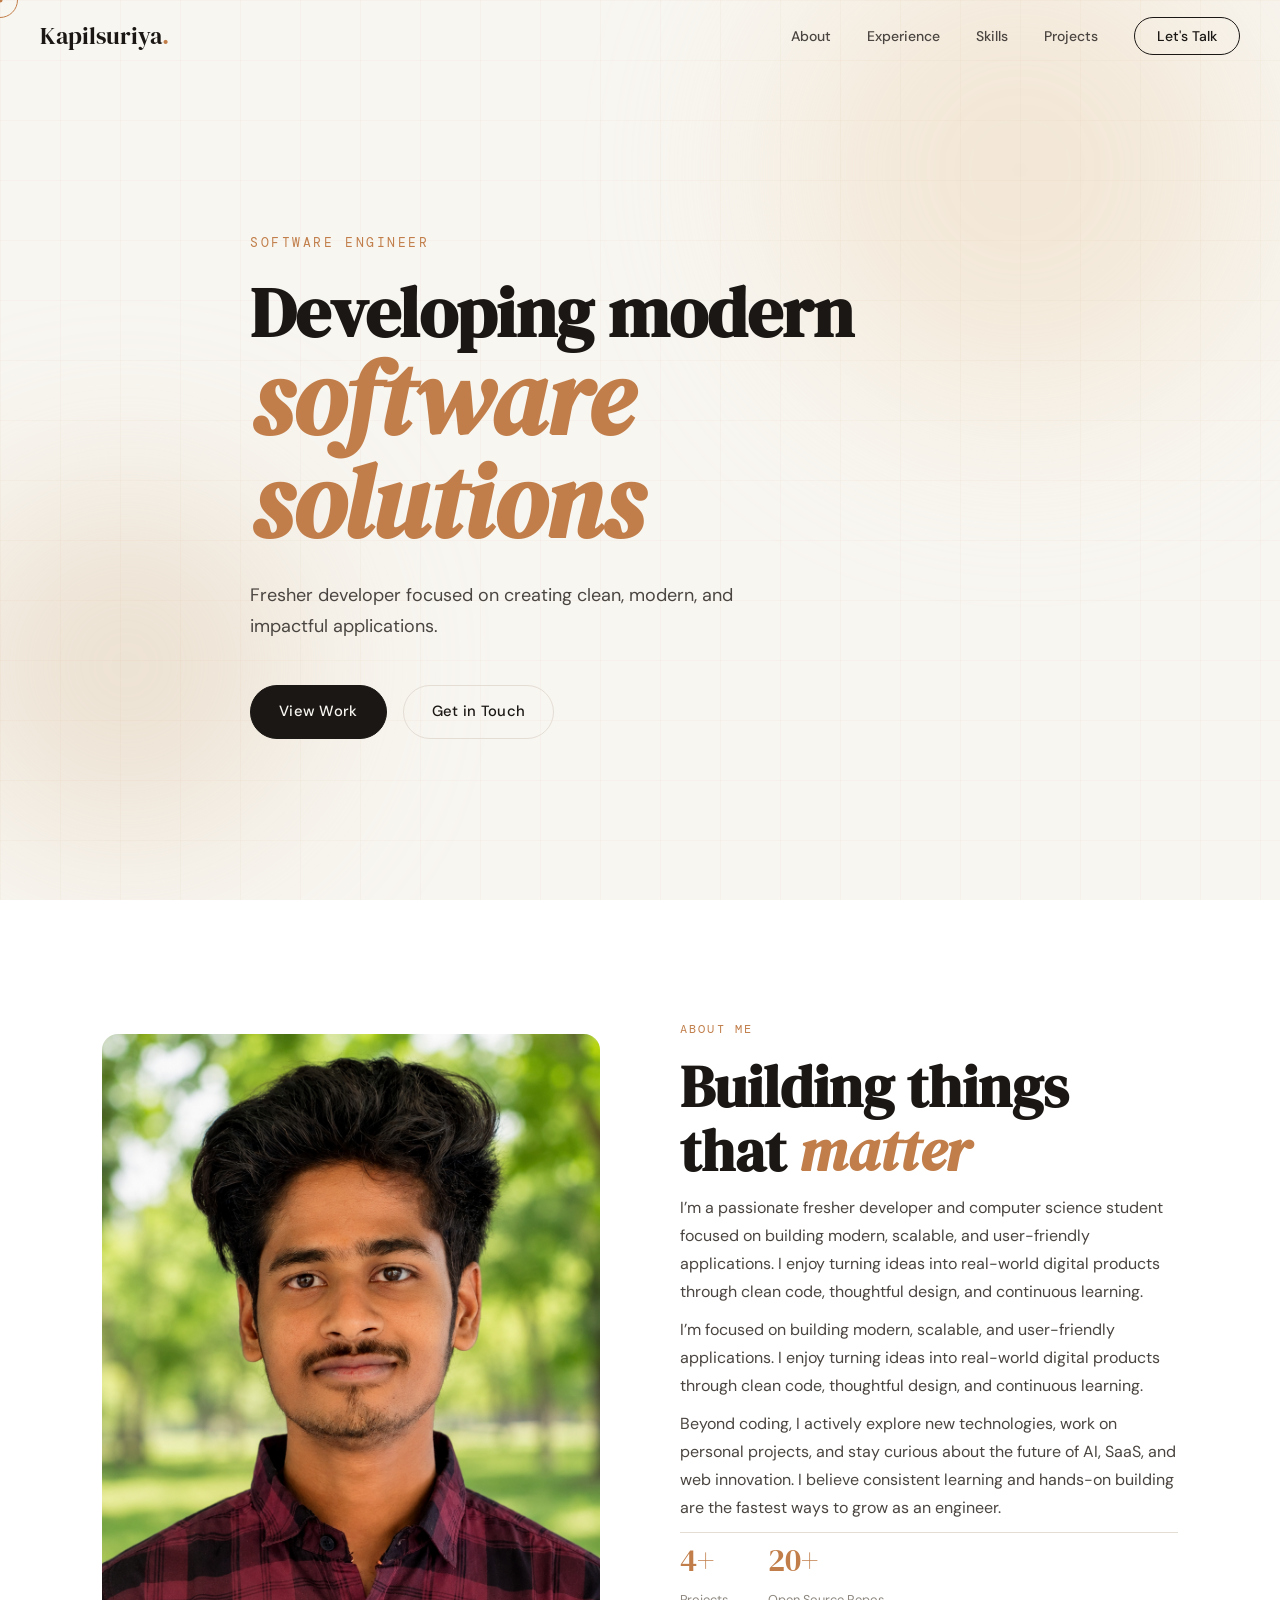
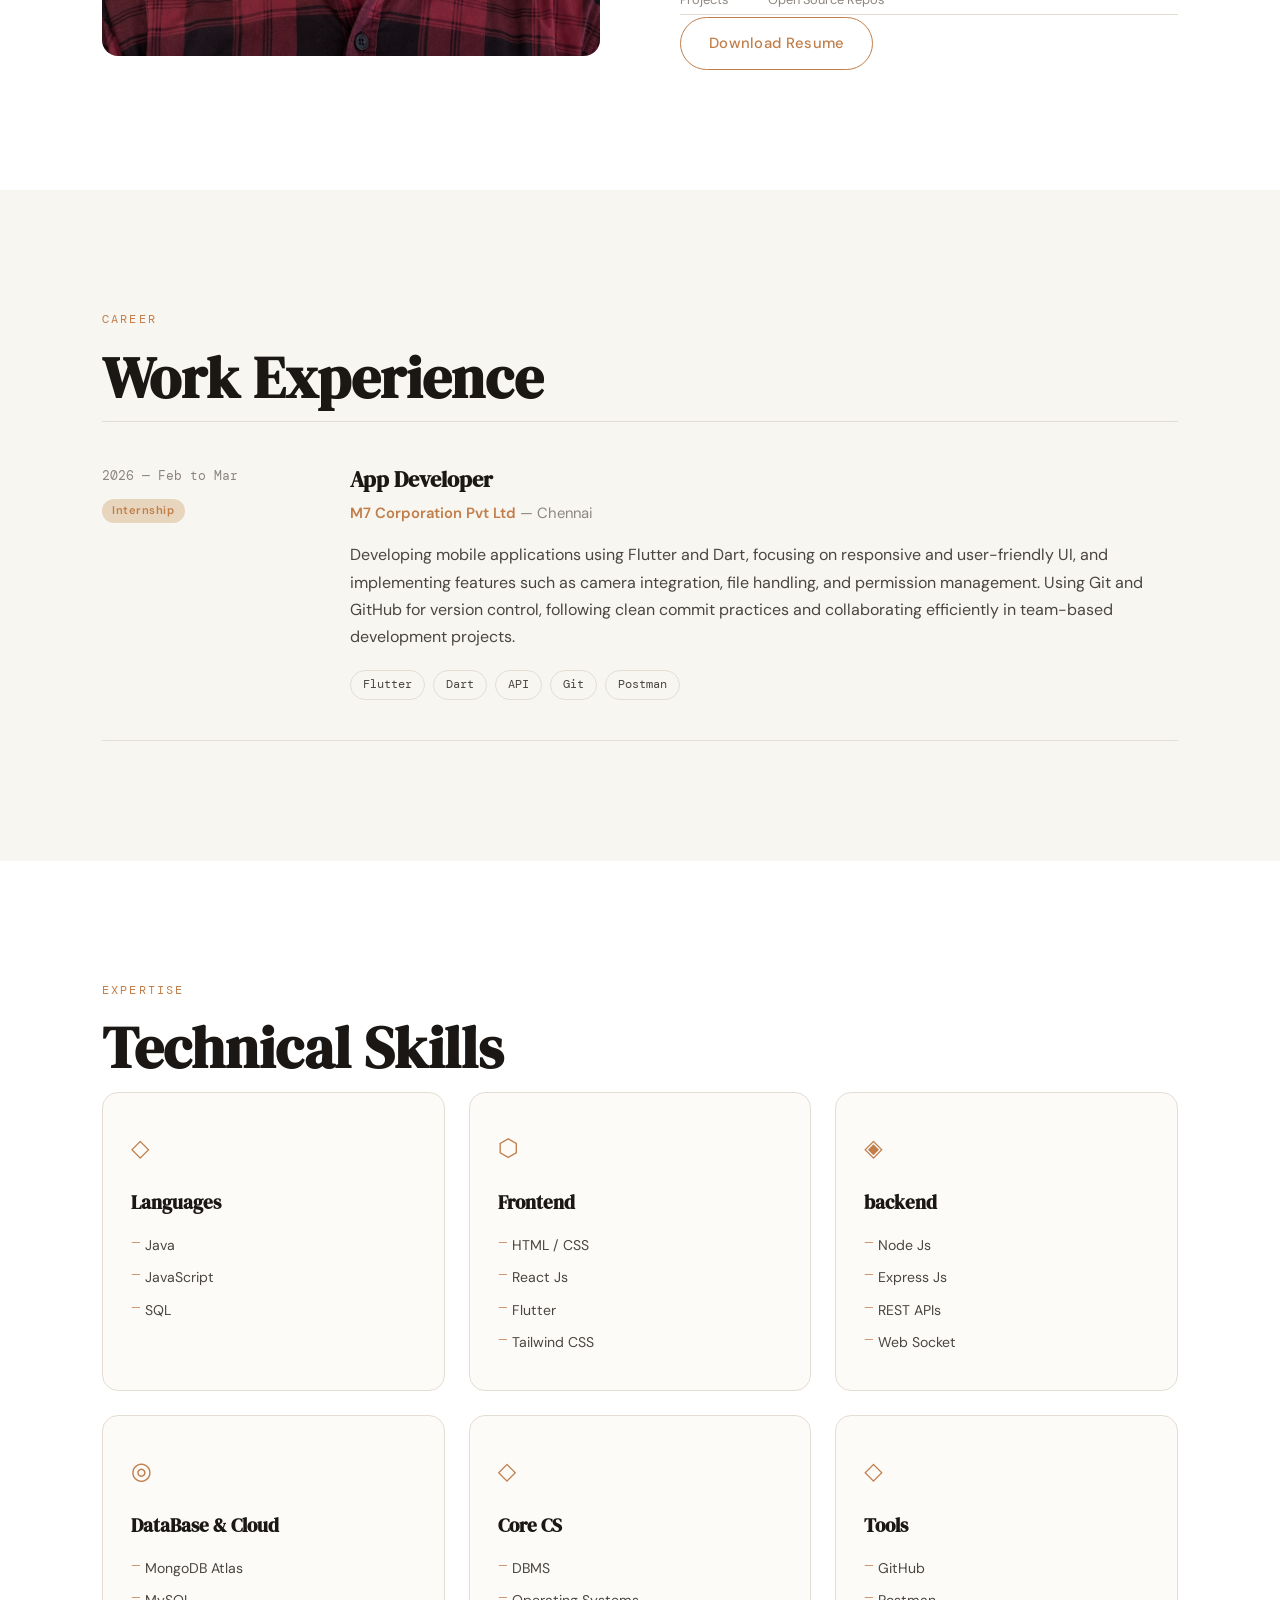
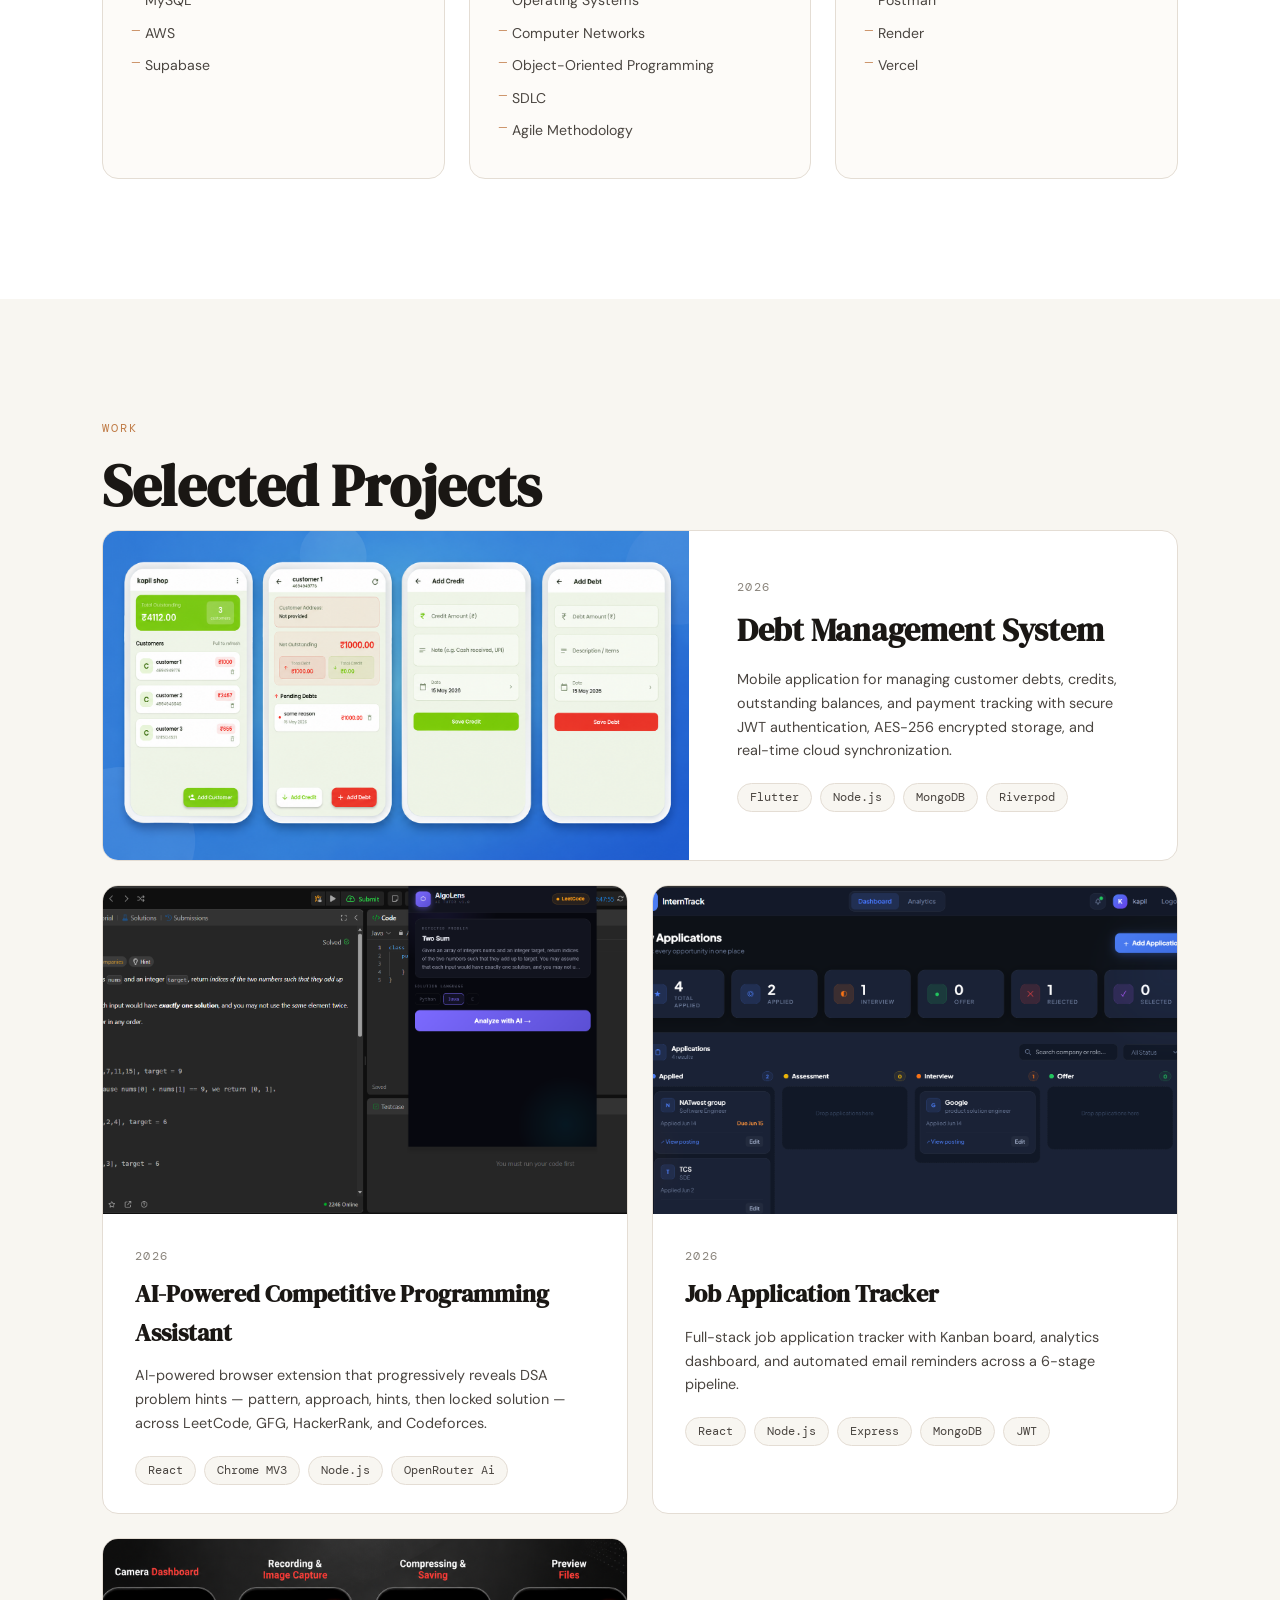
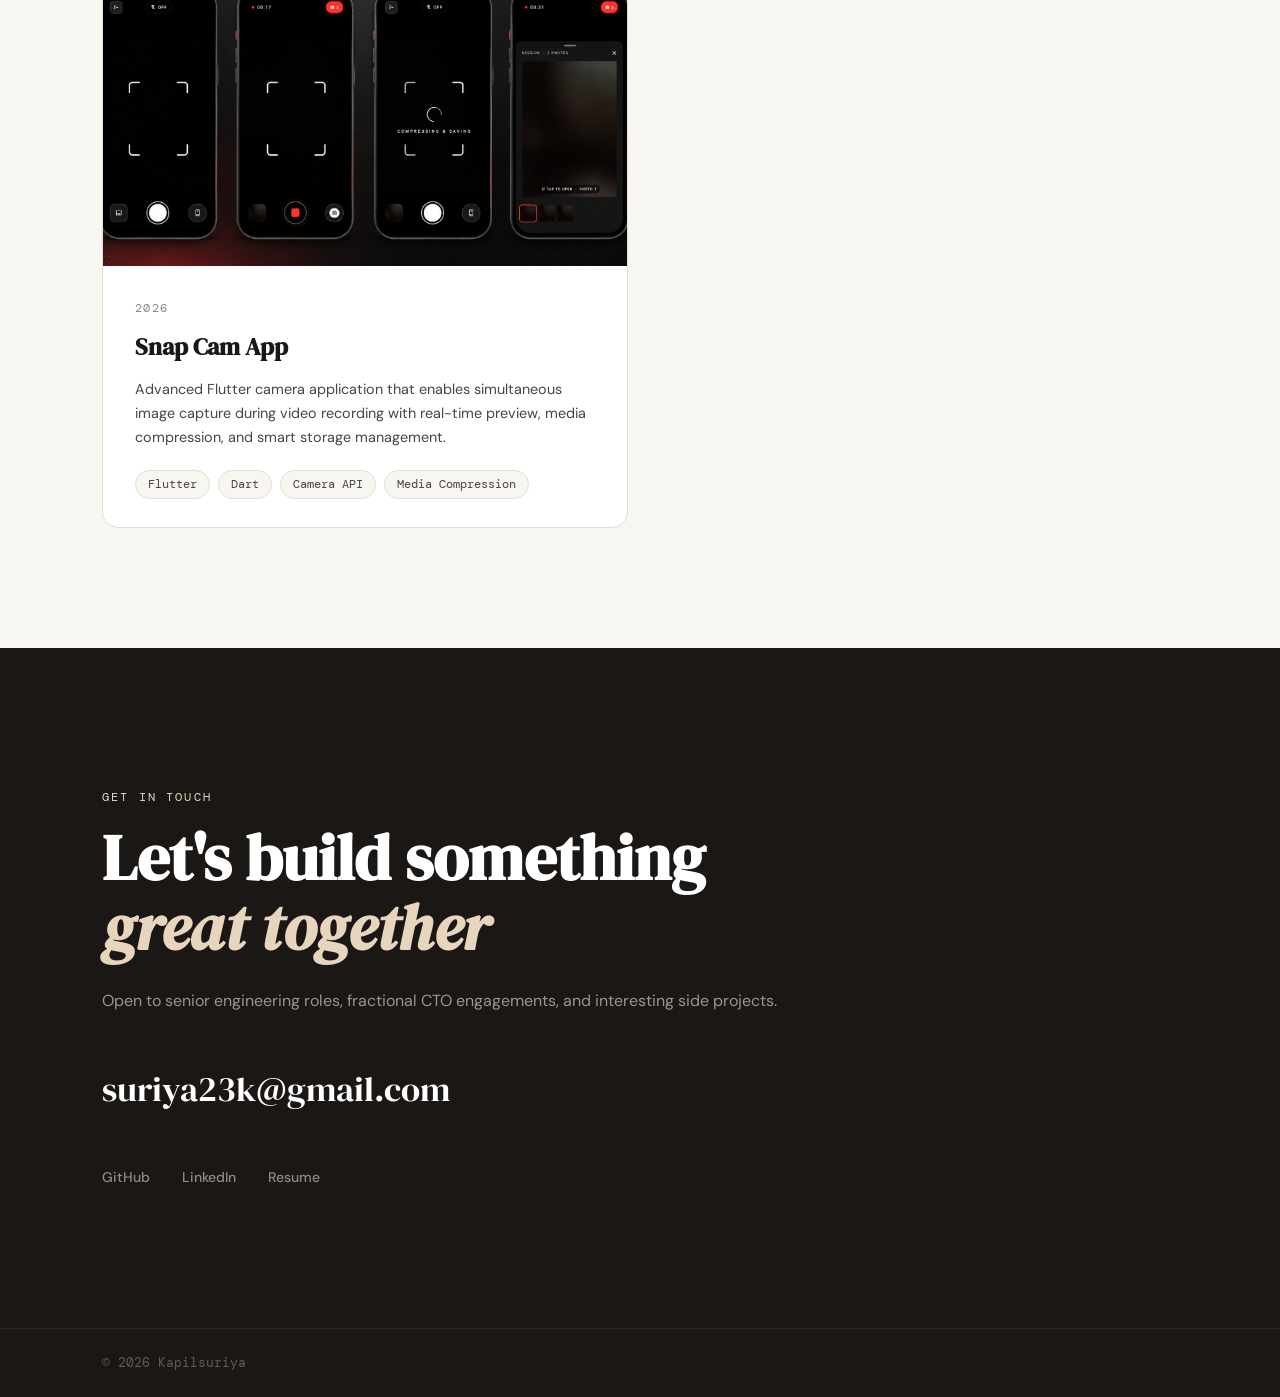
==== commit 649ddd01: "make small info changes" ====
--- a/index.html
+++ b/index.html
@@ -13,10 +13,8 @@
     />
   </head>
   <body>
-    <!-- ░░ CURSOR ░░ -->
-    <div class="cursor"></div>
-    <div class="cursor-dot"></div>
-    <canvas id="trail"></canvas>
+    <div class="cursor" id="cursor"></div>
+    <div class="cursor-dot" id="cursorDot"></div>
 
     <!-- ░░ NAV ░░ -->
     <nav class="nav" id="nav">
@@ -177,6 +175,7 @@
             <ul>
               <li>Java</li>
               <li>JavaScript</li>
+              <li>SQL</li>
             </ul>
           </div>
 
@@ -208,7 +207,8 @@
             <ul>
               <li>MongoDB Atlas</li>
               <li>MySQL</li>
-              <li>AWS (Learning)</li>
+              <li>AWS</li>
+              <li>Supabase</li>
             </ul>
           </div>
 
@@ -221,6 +221,7 @@
               <li>Computer Networks</li>
               <li>Object-Oriented Programming</li>
               <li>SDLC</li>
+              <li>Agile Methodology</li>
             </ul>
           </div>
 
@@ -280,37 +281,31 @@
           <article class="project-card reveal">
             <div class="project-img-wrap">
               <img
-                src="/assets/snap_cam_ui.png"
-                alt="Snap Cam App"
+                src="assets/Algolens Ui.png"
+                alt="AlgoLens"
                 class="project-img"
               />
-
               <div class="project-overlay">
-                <a href="snap_cam_app.html" class="project-link">
-                  View Project ↗
-                </a>
-              </div>
-            </div>
-
+                <a href="project-algolens.html" class="project-link"
+                  >View Project ↗</a
+                >
+              </div>
+            </div>
             <div class="project-info">
               <span class="project-year">2026</span>
-
-              <h3 class="project-title">Snap Cam App</h3>
-
+              <h3 class="project-title">AI-Powered Competitive Programming Assistant</h3>
               <p class="project-desc">
-                Advanced Flutter camera application that enables simultaneous
-                image capture during video recording with real-time preview,
-                media compression, and smart storage management.
-              </p>
-
+                AI-powered browser extension that progressively reveals DSA
+                problem hints — pattern, approach, hints, then locked solution —
+                across LeetCode, GFG, HackerRank, and Codeforces.
+              </p>
               <div class="project-tech">
-                <span>Flutter</span>
-                <span>Dart</span>
-                <span>Camera API</span>
-                <span>Media Compression</span>
+                <span>React</span><span>Chrome MV3</span
+                ><span>Node.js</span><span>OpenRouter Ai</span>
               </div>
             </div>
           </article>
+          
 
           <!--project 3-->
           <article class="project-card reveal">
@@ -345,27 +340,34 @@
           <article class="project-card reveal">
             <div class="project-img-wrap">
               <img
-                src="assets/Algolens Ui.png"
-                alt="AlgoLens"
+                src="/assets/snap_cam_ui.png"
+                alt="Snap Cam App"
                 class="project-img"
               />
+
               <div class="project-overlay">
-                <a href="project-algolens.html" class="project-link"
-                  >View Project ↗</a
-                >
-              </div>
-            </div>
+                <a href="snap_cam_app.html" class="project-link">
+                  View Project ↗
+                </a>
+              </div>
+            </div>
+
             <div class="project-info">
               <span class="project-year">2026</span>
-              <h3 class="project-title">Browser Extension for Coding</h3>
+
+              <h3 class="project-title">Snap Cam App</h3>
+
               <p class="project-desc">
-                AI-powered browser extension that progressively reveals DSA
-                problem hints — pattern, approach, hints, then locked solution —
-                across LeetCode, GFG, HackerRank, and Codeforces.
-              </p>
+                Advanced Flutter camera application that enables simultaneous
+                image capture during video recording with real-time preview,
+                media compression, and smart storage management.
+              </p>
+
               <div class="project-tech">
-                <span>React</span><span>Chrome MV3</span
-                ><span>Node.js</span><span>OpenRouter Ai</span>
+                <span>Flutter</span>
+                <span>Dart</span>
+                <span>Camera API</span>
+                <span>Media Compression</span>
               </div>
             </div>
           </article>
--- a/css/style.css
+++ b/css/style.css
@@ -53,27 +53,31 @@
 /* ============================================================
    CUSTOM CURSOR
    ============================================================ */
-.cursor{
-    width:35px;
-    height:35px;
-    background:rgba(255,255,255,0.2);
-    backdrop-filter:blur(5px);
-    border-radius:50%;
-    position:fixed;
-    pointer-events:none;
-    transform:translate(-50%,-50%);
-    z-index:9999;
-    transition:all .12s ease;
-}
-#trail{
-    position:fixed;
-    top:0;
-    left:0;
-    width:100%;
-    height:100%;
-    pointer-events:none;
-    z-index:9999;
-    
+.cursor {
+  position: fixed;
+  width: 36px; height: 36px;
+  border: 1.5px solid var(--c-accent);
+  border-radius: 50%;
+  pointer-events: none;
+  z-index: 9999;
+  transform: translate(-50%, -50%);
+  transition: width 0.25s var(--ease), height 0.25s var(--ease), border-color 0.25s var(--ease), background 0.25s var(--ease);
+  will-change: transform;
+}
+.cursor-dot {
+  position: fixed;
+  width: 5px; height: 5px;
+  background: var(--c-accent);
+  border-radius: 50%;
+  pointer-events: none;
+  z-index: 9999;
+  transform: translate(-50%, -50%);
+  transition: transform 0.05s linear;
+}
+body.cursor-hover .cursor {
+  width: 60px; height: 60px;
+  background: rgba(193, 126, 74, 0.08);
+  border-color: var(--c-accent);
 }
 
 /* ============================================================
@@ -873,4 +877,5 @@
   .skills-grid { grid-template-columns: 1fr; }
   .about-stats { flex-direction: column; gap: 24px; }
   .nav { padding: 0 20px; }
-}+}
+
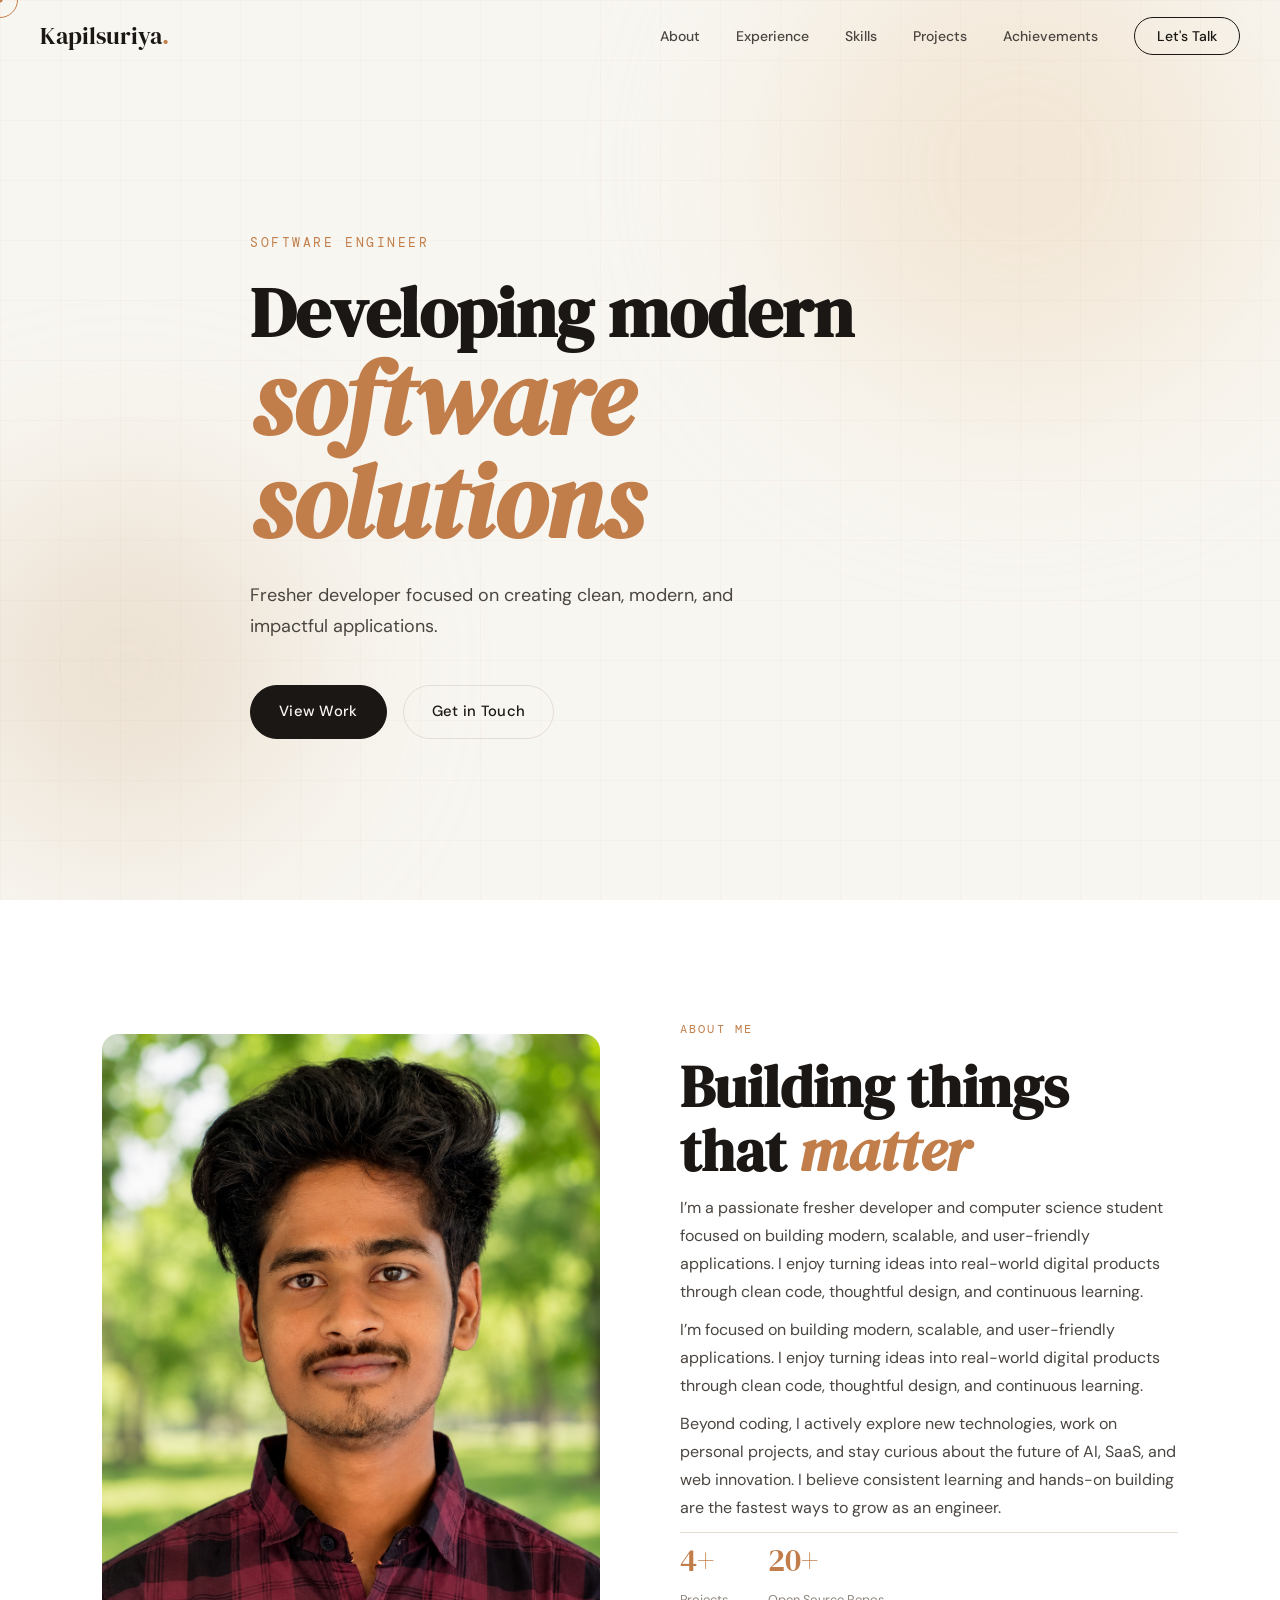
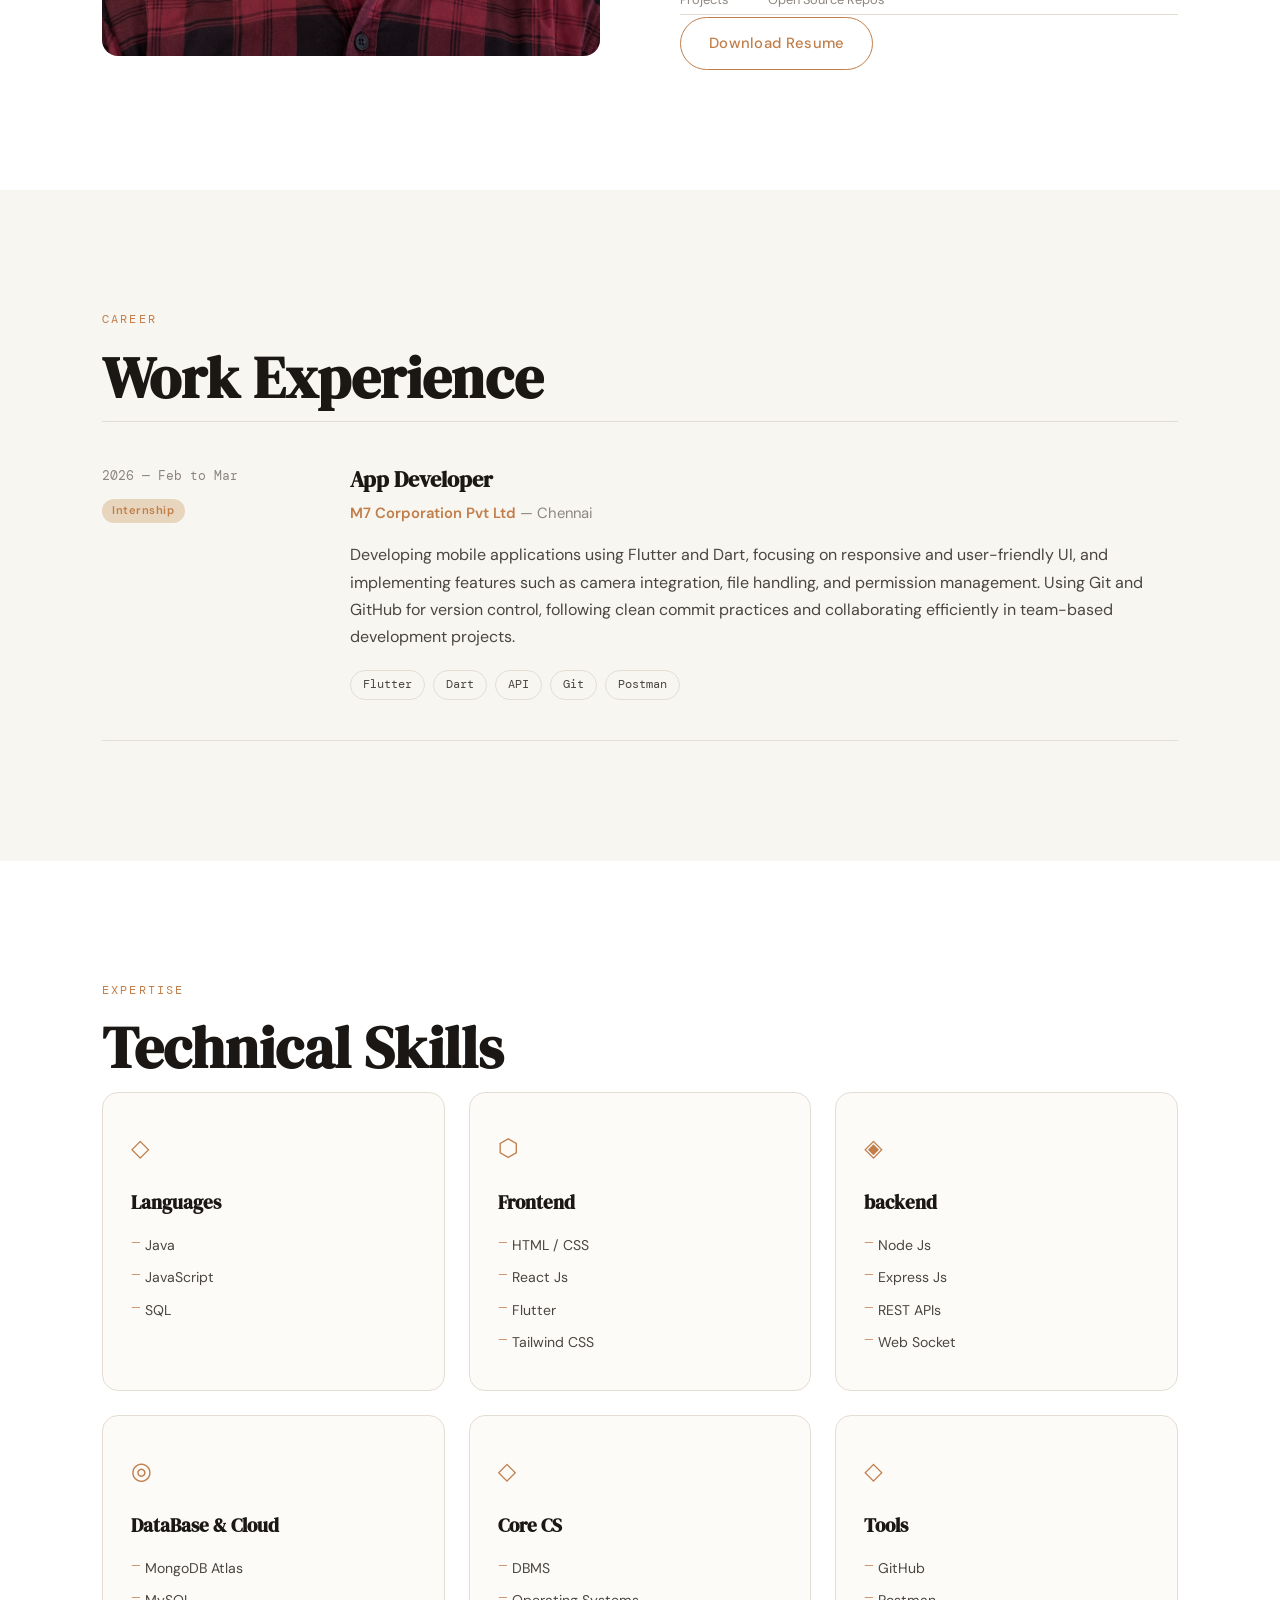
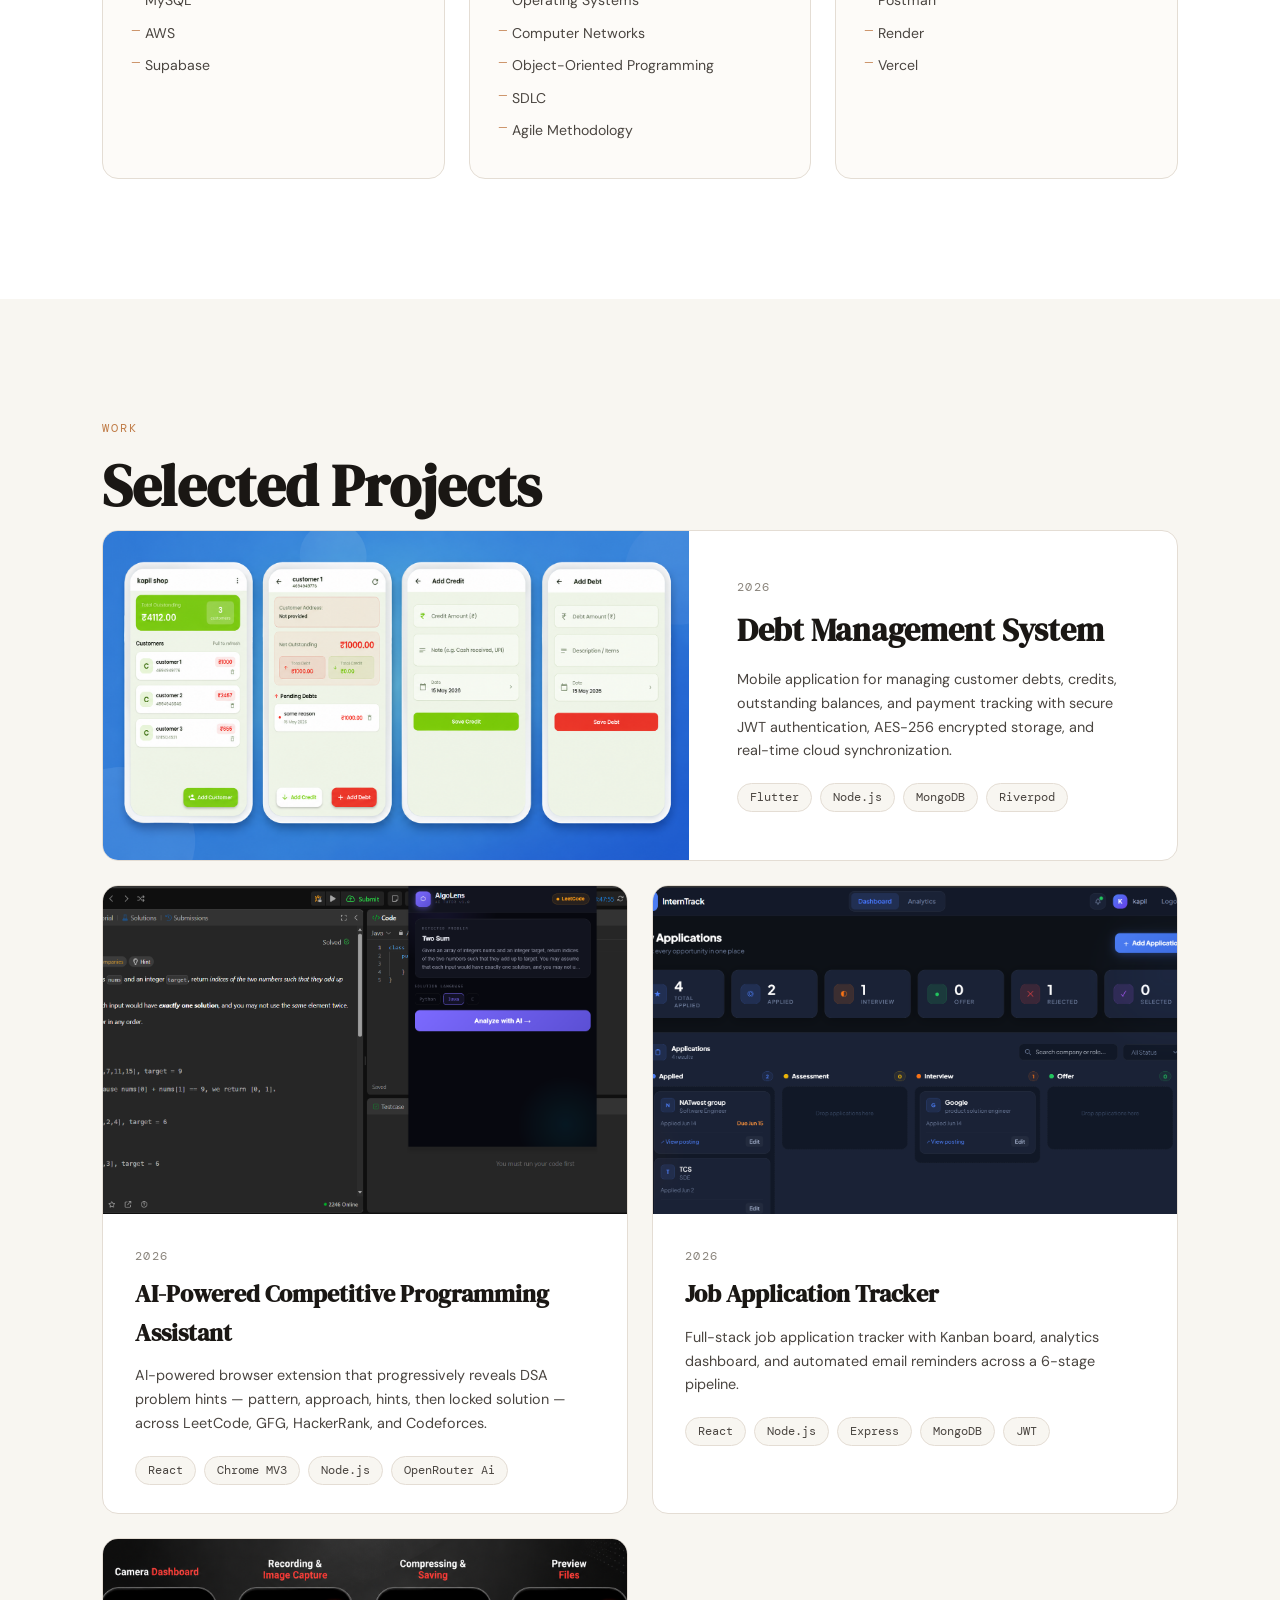
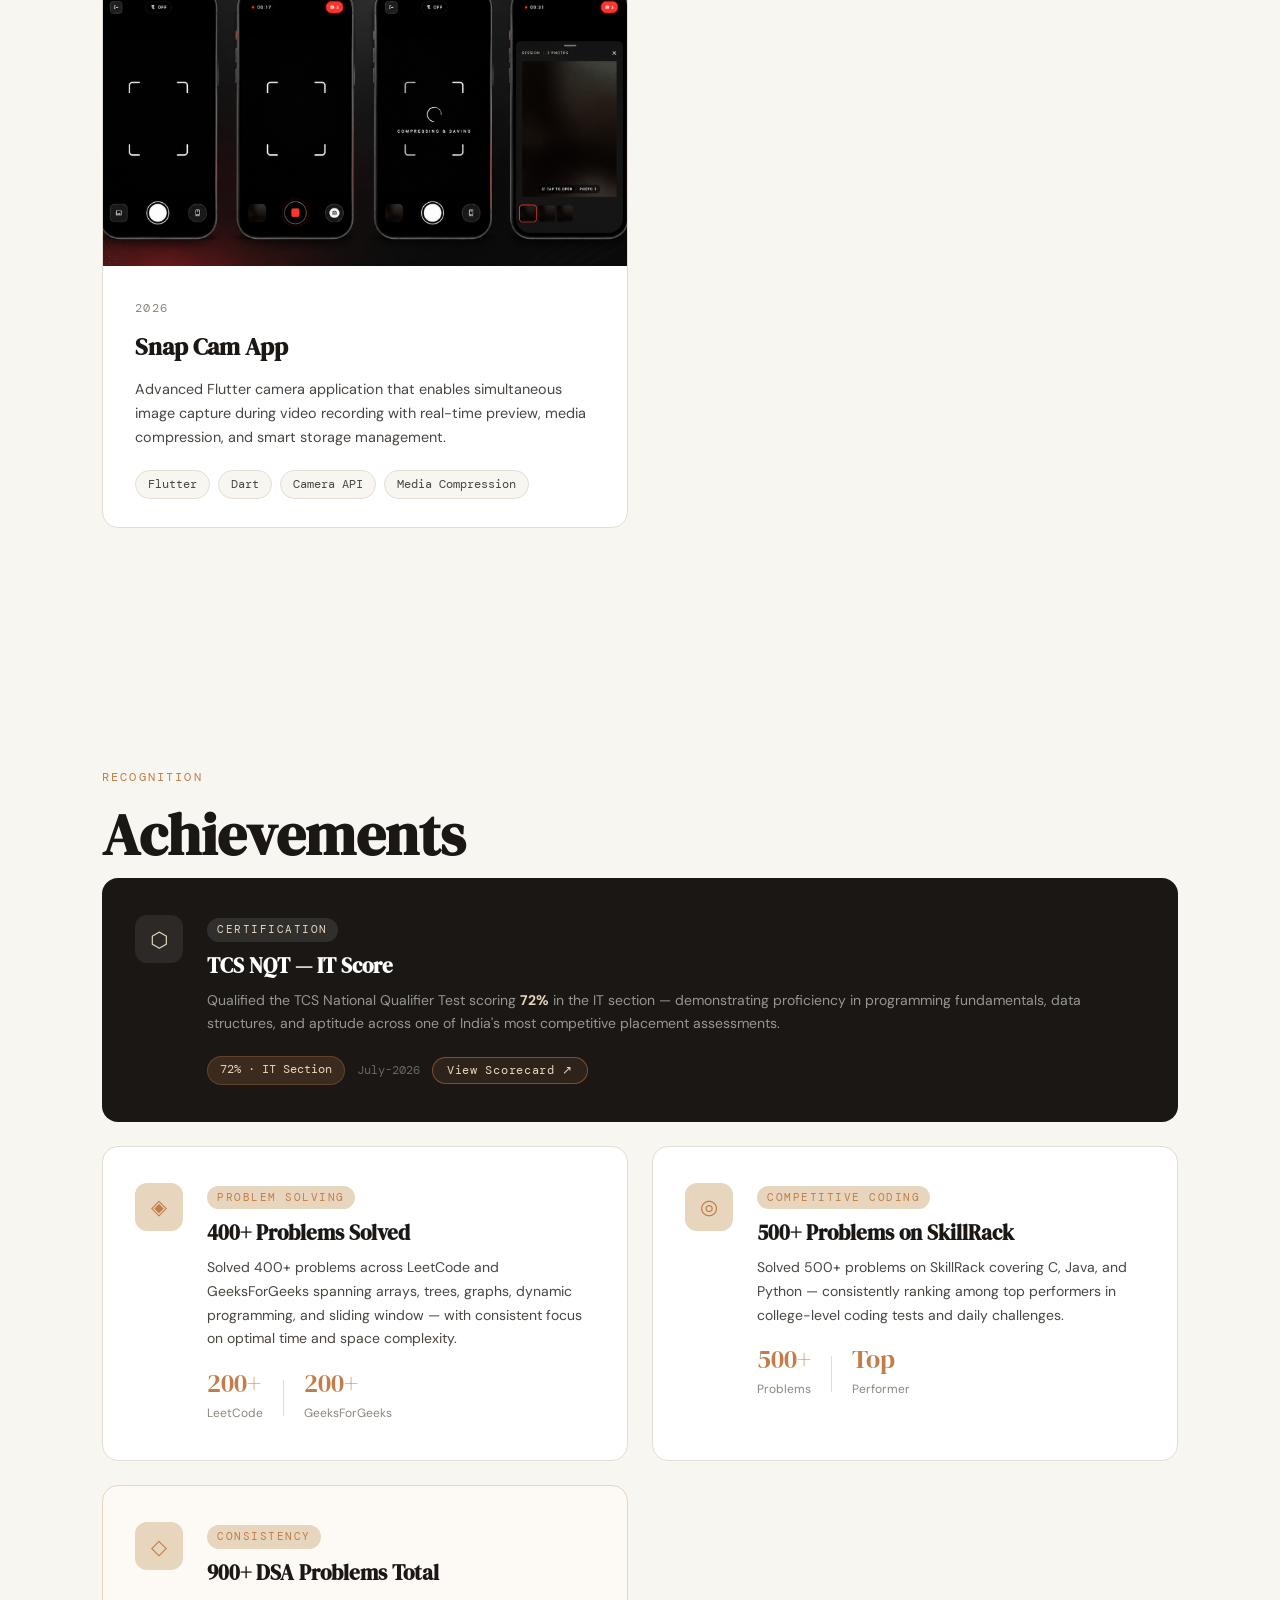
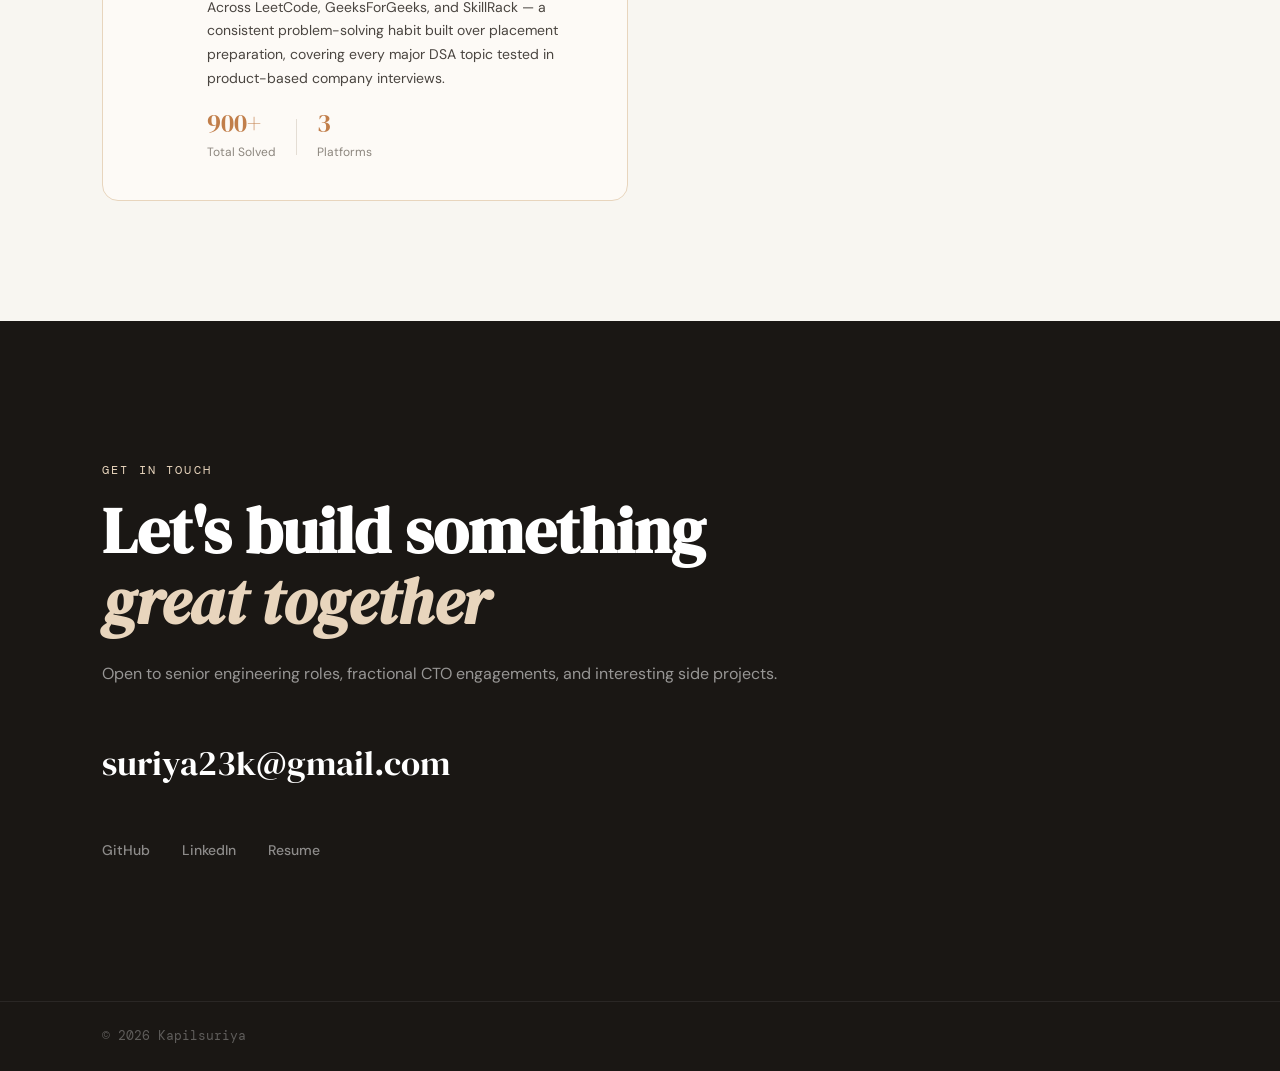
==== commit 43913cb2: "TCS NQT Score added" ====
--- a/index.html
+++ b/index.html
@@ -24,6 +24,7 @@
         <li><a href="#experience">Experience</a></li>
         <li><a href="#skills">Skills</a></li>
         <li><a href="#projects">Projects</a></li>
+        <li><a href="#achievements">Achievements</a></li>
         <li><a href="#contact" class="nav-cta">Let's Talk</a></li>
       </ul>
       <button class="nav-toggle" id="navToggle" aria-label="Menu">
@@ -38,7 +39,7 @@
         <li><a href="#experience" class="mobile-link">Experience</a></li>
         <li><a href="#skills" class="mobile-link">Skills</a></li>
         <li><a href="#projects" class="mobile-link">Projects</a></li>
-        <li><a href="#testimonials" class="mobile-link">Testimonials</a></li>
+        <li><a href="#achievements" class="mobile-link">Achievements</a></li>
         <li><a href="#contact" class="mobile-link">Contact</a></li>
       </ul>
     </div>
@@ -375,49 +376,119 @@
       </div>
     </section>
 
-    <!-- ░░ TESTIMONIALS ░░
-  <section class="testimonials section" id="testimonials">
-    <div class="container">
-      <p class="section-label reveal">Kind Words</p>
-      <h2 class="section-title reveal">Testimonials</h2>
-      <div class="testimonials-grid">
-
-        <div class="testimonial-card reveal">
-          <p class="testimonial-quote">"Alex rebuilt our payment infrastructure from the ground up. The result was a 40% reduction in failed transactions and a system that scaled effortlessly through our Series B growth."</p>
-          <div class="testimonial-author">
-            <img src="https://images.unsplash.com/photo-1494790108377-be9c29b29330?w=80&q=80" alt="Sarah Chen" />
-            <div>
-              <strong>Sarah Chen</strong>
-              <span>CTO, FinBridge</span>
-            </div>
-          </div>
-        </div>
-
-        <div class="testimonial-card reveal">
-          <p class="testimonial-quote">"One of the most thoughtful engineers I've worked with. Alex has a rare ability to communicate complex technical tradeoffs to non-technical stakeholders without losing precision."</p>
-          <div class="testimonial-author">
-            <img src="https://images.unsplash.com/photo-1472099645785-5658abf4ff4e?w=80&q=80" alt="Marcus Webb" />
-            <div>
-              <strong>Marcus Webb</strong>
-              <span>VP Engineering, Airbnb</span>
-            </div>
-          </div>
-        </div>
-
-        <div class="testimonial-card reveal">
-          <p class="testimonial-quote">"Alex delivered a production-ready analytics pipeline in 6 weeks that our team estimated would take a quarter. The code quality and documentation were exceptional."</p>
-          <div class="testimonial-author">
-            <img src="https://images.unsplash.com/photo-1438761681033-6461ffad8d80?w=80&q=80" alt="Priya Nair" />
-            <div>
-              <strong>Priya Nair</strong>
-              <span>Head of Data, Loom</span>
-            </div>
-          </div>
-        </div>
-
-      </div>
+    <!-- ░░ ACHIEVEMENTS ░░ -->
+<section class="achievements section" id="achievements">
+  <div class="container">
+    <p class="section-label reveal">Recognition</p>
+    <h2 class="section-title reveal">Achievements</h2>
+
+    <div class="ach-grid">
+
+      <!-- TCS NQT -->
+<div class="ach-card ach-card--featured reveal">
+  <div class="ach-icon-wrap">
+    <span class="ach-icon">⬡</span>
+  </div>
+  <div class="ach-body">
+    <span class="ach-tag">Certification</span>
+    <h3 class="ach-title">TCS NQT — IT Score</h3>
+    <p class="ach-desc">Qualified the TCS National Qualifier Test scoring <strong style="color:var(--c-accent-2)">72%</strong> in the IT section — demonstrating proficiency in programming fundamentals, data structures, and aptitude across one of India's most competitive placement assessments.</p>
+    <div class="ach-meta">
+      <span class="ach-badge">72% · IT Section</span>
+      <span class="ach-year">July-2026</span>
+      <button class="ach-scorecard-btn" id="scorecardBtn">View Scorecard ↗</button>
     </div>
-  </section> -->
+  </div>
+</div>
+
+<!-- Scorecard Modal -->
+<div class="scorecard-backdrop" id="scorecardBackdrop">
+  <div class="scorecard-modal">
+    <div class="scorecard-header">
+      <span>TCS NQT Scorecard</span>
+      <button class="scorecard-close" id="scorecardClose">✕</button>
+    </div>
+    <div class="scorecard-body">
+      <iframe src="assets/tcs-scorecard.pdf" class="scorecard-img" style="height:500px;border:none;"></iframe>
+    </div>
+    <div class="scorecard-footer">
+      <a href="assets/tcs-scorecard.pdf" download class="scorecard-download">↓ Download</a>
+    </div>
+  </div>
+</div>
+
+      <!-- LeetCode -->
+      <div class="ach-card reveal">
+        <div class="ach-icon-wrap">
+          <span class="ach-icon">◈</span>
+        </div>
+        <div class="ach-body">
+          <span class="ach-tag">Problem Solving</span>
+          <h3 class="ach-title">400+ Problems Solved</h3>
+          <p class="ach-desc">Solved 400+ problems across LeetCode and GeeksForGeeks spanning arrays, trees, graphs, dynamic programming, and sliding window — with consistent focus on optimal time and space complexity.</p>
+          <div class="ach-stat-row">
+            <div class="ach-stat">
+              <span class="ach-stat-n">200+</span>
+              <span class="ach-stat-l">LeetCode</span>
+            </div>
+            <div class="ach-divider"></div>
+            <div class="ach-stat">
+              <span class="ach-stat-n">200+</span>
+              <span class="ach-stat-l">GeeksForGeeks</span>
+            </div>
+          </div>
+        </div>
+      </div>
+
+      <!-- SkillRack -->
+      <div class="ach-card reveal">
+        <div class="ach-icon-wrap">
+          <span class="ach-icon">◎</span>
+        </div>
+        <div class="ach-body">
+          <span class="ach-tag">Competitive Coding</span>
+          <h3 class="ach-title">500+ Problems on SkillRack</h3>
+          <p class="ach-desc">Solved 500+ problems on SkillRack covering C, Java, and Python — consistently ranking among top performers in college-level coding tests and daily challenges.</p>
+          <div class="ach-stat-row">
+            <div class="ach-stat">
+              <span class="ach-stat-n">500+</span>
+              <span class="ach-stat-l">Problems</span>
+            </div>
+            <div class="ach-divider"></div>
+            <div class="ach-stat">
+              <span class="ach-stat-n">Top</span>
+              <span class="ach-stat-l">Performer</span>
+            </div>
+          </div>
+        </div>
+      </div>
+
+      <!-- DSA streak / consistency card -->
+      <div class="ach-card ach-card--accent reveal">
+        <div class="ach-icon-wrap">
+          <span class="ach-icon">◇</span>
+        </div>
+        <div class="ach-body">
+          <span class="ach-tag">Consistency</span>
+          <h3 class="ach-title">900+ DSA Problems Total</h3>
+          <p class="ach-desc">Across LeetCode, GeeksForGeeks, and SkillRack — a consistent problem-solving habit built over placement preparation, covering every major DSA topic tested in product-based company interviews.</p>
+          <div class="ach-stat-row">
+            <div class="ach-stat">
+              <span class="ach-stat-n">900+</span>
+              <span class="ach-stat-l">Total Solved</span>
+            </div>
+            <div class="ach-divider"></div>
+            <div class="ach-stat">
+              <span class="ach-stat-n">3</span>
+              <span class="ach-stat-l">Platforms</span>
+            </div>
+          </div>
+        </div>
+      </div>
+
+    </div>
+  </div>
+</section>
 
     <!-- ░░ CONTACT ░░ -->
     <section class="contact section" id="contact">
--- a/css/style.css
+++ b/css/style.css
@@ -852,6 +852,261 @@
 }
 
 /* ============================================================
+   ACHIEVEMENTS
+   ============================================================ */
+.achievements { background: var(--c-bg); }
+
+.ach-grid {
+  display: grid;
+  grid-template-columns: repeat(2, 1fr);
+  gap: 24px;
+}
+
+.ach-card {
+  background: var(--c-surface);
+  border: 1px solid var(--c-border);
+  border-radius: var(--radius);
+  padding: 36px 32px;
+  display: flex;
+  gap: 24px;
+  align-items: flex-start;
+  transition: transform 0.3s var(--ease), box-shadow 0.3s var(--ease), border-color 0.3s;
+}
+.ach-card:hover {
+  transform: translateY(-5px);
+  box-shadow: 0 20px 56px rgba(0,0,0,0.07);
+  border-color: var(--c-accent-2);
+}
+.ach-card--featured {
+  grid-column: 1 / -1;
+  background: var(--c-ink);
+  border-color: transparent;
+}
+.ach-card--featured .ach-tag    { background: rgba(255,255,255,0.1); color: var(--c-accent-2); }
+.ach-card--featured .ach-title  { color: white; }
+.ach-card--featured .ach-desc   { color: rgba(255,255,255,0.55); }
+.ach-card--featured .ach-year   { color: rgba(255,255,255,0.35); }
+.ach-card--featured .ach-icon   { color: var(--c-accent-2); }
+.ach-card--featured .ach-badge  {
+  background: rgba(193,126,74,0.2);
+  color: var(--c-accent-2);
+  border-color: rgba(193,126,74,0.3);
+}
+.ach-card--accent {
+  border-color: var(--c-accent-2);
+  background: #FDFAF6;
+}
+
+.ach-icon-wrap {
+  flex-shrink: 0;
+  width: 48px; height: 48px;
+  border-radius: 12px;
+  background: var(--c-accent-2);
+  display: flex;
+  align-items: center;
+  justify-content: center;
+}
+.ach-card--featured .ach-icon-wrap { background: rgba(255,255,255,0.08); }
+.ach-icon {
+  font-size: 1.3rem;
+  color: var(--c-accent);
+}
+
+.ach-body { flex: 1; }
+
+.ach-tag {
+  display: inline-block;
+  font-family: var(--f-mono);
+  font-size: 0.68rem;
+  letter-spacing: 0.14em;
+  text-transform: uppercase;
+  color: var(--c-accent);
+  background: var(--c-accent-2);
+  padding: 3px 10px;
+  border-radius: 100px;
+  margin-bottom: 12px;
+}
+
+.ach-title {
+  font-family: var(--f-display);
+  font-size: 1.3rem;
+  color: var(--c-ink);
+  margin-bottom: 10px;
+  line-height: 1.2;
+}
+
+.ach-desc {
+  font-size: 0.875rem;
+  color: var(--c-ink-2);
+  line-height: 1.7;
+  margin-bottom: 20px;
+}
+
+.ach-meta {
+  display: flex;
+  align-items: center;
+  gap: 12px;
+  flex-wrap: wrap;
+}
+
+.ach-badge {
+  font-family: var(--f-mono);
+  font-size: 0.72rem;
+  padding: 4px 12px;
+  border: 1px solid var(--c-accent-2);
+  border-radius: 100px;
+  color: var(--c-accent);
+  background: var(--c-accent-2);
+}
+
+.ach-year {
+  font-family: var(--f-mono);
+  font-size: 0.75rem;
+  color: var(--c-ink-3);
+}
+
+.ach-stat-row {
+  display: flex;
+  align-items: center;
+  gap: 20px;
+}
+.ach-stat-n {
+  display: block;
+  font-family: var(--f-display);
+  font-size: 1.6rem;
+  color: var(--c-accent);
+  line-height: 1;
+  margin-bottom: 2px;
+}
+.ach-stat-l {
+  font-size: 0.75rem;
+  color: var(--c-ink-3);
+}
+.ach-divider {
+  width: 1px;
+  height: 36px;
+  background: var(--c-border);
+}
+
+/* ── Scorecard button ─────────────────────────────────────── */
+.ach-scorecard-btn {
+  font-family: var(--f-mono);
+  font-size: 0.72rem;
+  padding: 5px 14px;
+  border: 1.5px solid rgba(193,126,74,0.5);
+  border-radius: 100px;
+  color: var(--c-accent-2);
+  background: rgba(193,126,74,0.12);
+  cursor: none;
+  transition: background 0.2s, border-color 0.2s;
+  letter-spacing: 0.06em;
+}
+.ach-scorecard-btn:hover {
+  background: rgba(193,126,74,0.25);
+  border-color: var(--c-accent-2);
+}
+
+/* ── Scorecard Modal ──────────────────────────────────────── */
+.scorecard-backdrop {
+  position: fixed;
+  inset: 0;
+  background: rgba(26,23,20,0.75);
+  backdrop-filter: blur(8px);
+  -webkit-backdrop-filter: blur(8px);
+  z-index: 10000;
+  display: flex;
+  align-items: center;
+  justify-content: center;
+  padding: 24px;
+  opacity: 0;
+  pointer-events: none;
+  transition: opacity 0.3s var(--ease);
+}
+.scorecard-backdrop.open {
+  opacity: 1;
+  pointer-events: all;
+}
+.scorecard-modal {
+  background: var(--c-surface);
+  border-radius: var(--radius);
+  overflow: hidden;
+  width: 100%;
+  max-width: 680px;
+  box-shadow: 0 40px 100px rgba(0,0,0,0.3);
+  transform: translateY(24px) scale(0.97);
+  transition: transform 0.35s var(--ease-spring);
+}
+.scorecard-backdrop.open .scorecard-modal {
+  transform: translateY(0) scale(1);
+}
+.scorecard-header {
+  display: flex;
+  justify-content: space-between;
+  align-items: center;
+  padding: 18px 24px;
+  border-bottom: 1px solid var(--c-border);
+  font-family: var(--f-mono);
+  font-size: 0.8rem;
+  letter-spacing: 0.1em;
+  color: var(--c-ink-2);
+}
+.scorecard-close {
+  background: none;
+  border: none;
+  font-size: 1rem;
+  color: var(--c-ink-3);
+  cursor: none;
+  padding: 4px 8px;
+  border-radius: 6px;
+  transition: background 0.2s, color 0.2s;
+}
+.scorecard-close:hover {
+  background: var(--c-bg);
+  color: var(--c-ink);
+}
+.scorecard-body {
+  padding: 24px;
+  background: var(--c-bg);
+  min-height: 200px;
+  display: flex;
+  align-items: center;
+  justify-content: center;
+}
+.scorecard-img {
+  width: 100%;
+  border-radius: var(--radius-sm);
+  box-shadow: 0 8px 32px rgba(0,0,0,0.1);
+}
+.scorecard-footer {
+  padding: 16px 24px;
+  border-top: 1px solid var(--c-border);
+  display: flex;
+  justify-content: flex-end;
+}
+.scorecard-download {
+  font-family: var(--f-mono);
+  font-size: 0.78rem;
+  color: var(--c-accent);
+  padding: 8px 18px;
+  border: 1.5px solid var(--c-accent-2);
+  border-radius: 100px;
+  transition: background 0.2s, color 0.2s;
+}
+.scorecard-download:hover {
+  background: var(--c-accent);
+  color: white;
+  border-color: var(--c-accent);
+}
+
+/* ── Achievements Responsive ──────────────────────────────── */
+@media (max-width: 640px) {
+  .ach-grid { grid-template-columns: 1fr; }
+  .ach-card--featured { grid-column: 1; }
+  .ach-card { flex-direction: column; gap: 16px; }
+  .ach-meta { flex-direction: column; align-items: flex-start; }
+}
+
+/* ============================================================
    RESPONSIVE
    ============================================================ */
 @media (max-width: 1024px) {
